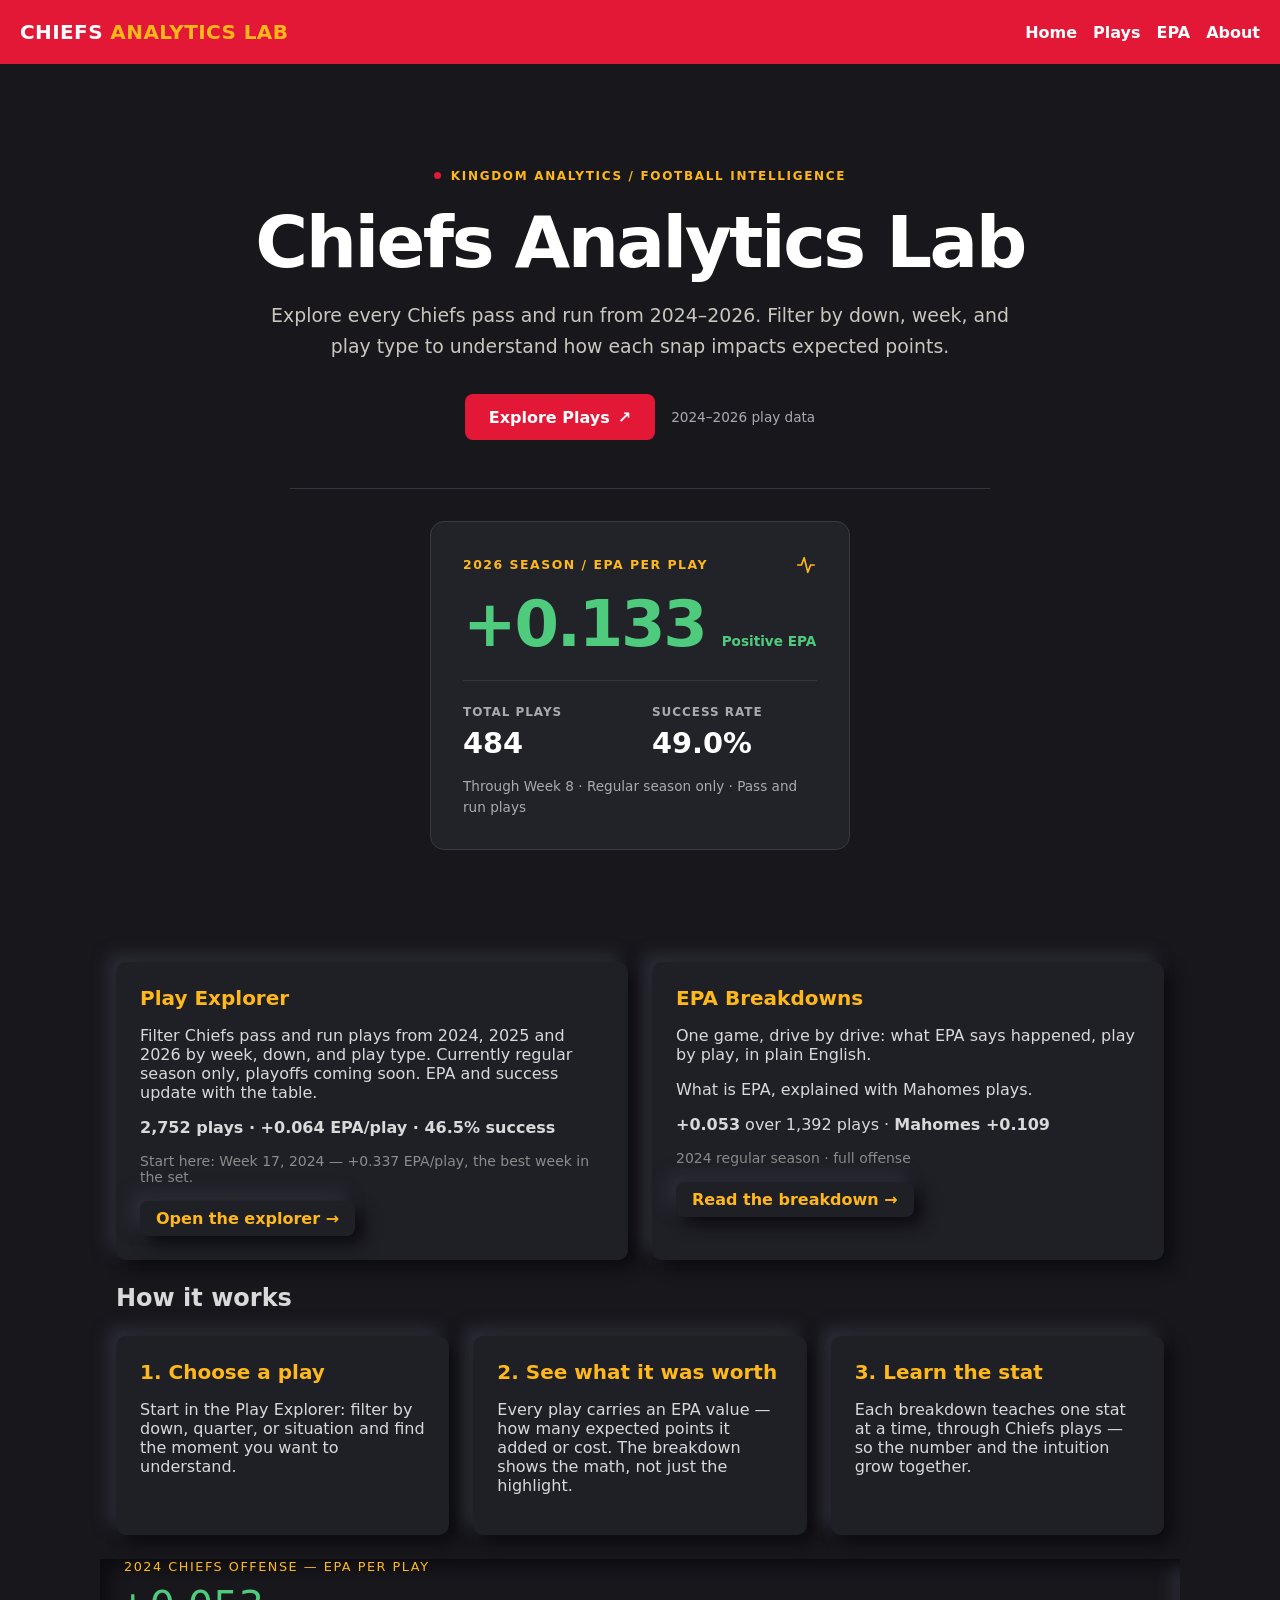
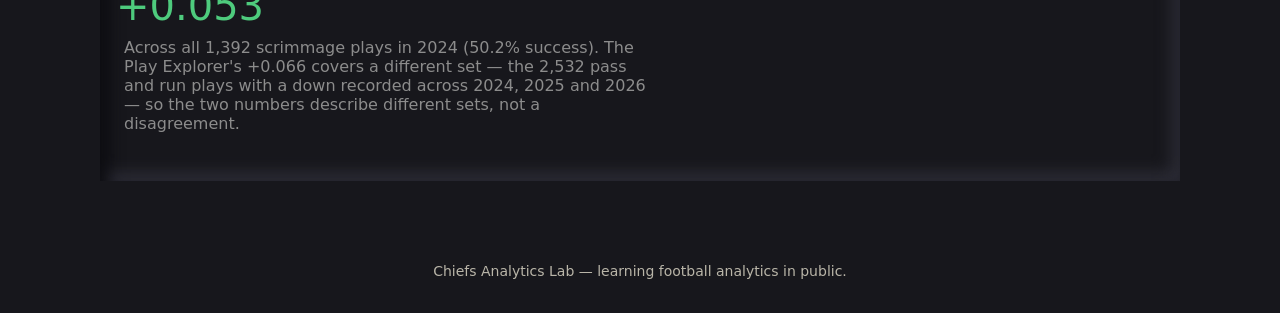
==== index.html @ c8e275f3 "feature:add season_type to explorer, updated to week 9 2026, updated hero." ====
<!doctype html>
<html lang="en">
  <head>
    <meta charset="UTF-8" />
    <meta name="viewport" content="width=device-width, initial-scale=1" />
    <title>Chiefs Analytics Lab</title>
    <link rel="stylesheet" href="style.css" />
  </head>
  <body>
    <nav>
      <div class="brand">CHIEFS <span>ANALYTICS LAB</span></div>
      <div class="links">
        <a href="#">Home</a>
        <a href="#">Plays</a>
        <a href="explorer.html">EPA</a>
        <a href="#">About</a>
      </div>
    </nav>

    <header class="hero">
      <div class="hero__inner">
        <p class="eyebrow">Kingdom Analytics / Football Intelligence</p>

        <h1>Chiefs Analytics Lab</h1>

        <p class="description">
          Explore every Chiefs pass and run from 2024–2026. Filter by down,
          week, and play type to understand how each snap impacts expected
          points.
        </p>

        <div class="hero__actions">
          <a class="cta" href="explorer.html">
            Explore Plays <span aria-hidden="true">↗</span>
          </a>

          <p class="hero__scope">2024–2026 play data</p>
        </div>

        <hr class="hero__divider" aria-hidden="true" />

        <section class="hero-stat" aria-labelledby="season-epa-label">
          <div class="hero-stat__top">
            <h2 class="hero-stat__label" id="season-epa-label">
              2026 Season / EPA per Play
            </h2>

            <svg
              class="hero-stat__icon"
              width="22"
              height="22"
              viewBox="0 0 24 24"
              fill="none"
              stroke="currentColor"
              stroke-width="1.8"
              stroke-linecap="round"
              stroke-linejoin="round"
              aria-hidden="true"
            >
              <path d="M3 12h4l3-8 4 16 3-8h4"></path>
            </svg>
          </div>

          <div class="hero-stat__headline">
            <p class="hero-stat__value">+0.133</p>
            <p class="hero-stat__positive">Positive EPA</p>
          </div>

          <dl class="hero-stat__metrics">
            <div class="hero-stat__metric">
              <dt>Total Plays</dt>
              <dd>484</dd>
            </div>

            <div class="hero-stat__metric">
              <dt>Success Rate</dt>
              <dd>49.0%</dd>
            </div>
          </dl>

          <p class="hero-stat__context">
            Through Week 8 · Regular season only · Pass and run plays
          </p>
        </section>
      </div>
    </header>

    <section class="tools">
      <div class="cards">
        <section class="card">
          <h3 class="card__title">Play Explorer</h3>
          <p>
            Filter Chiefs pass and run plays from 2024, 2025 and 2026 by week,
            down, and play type. Currently regular season only, playoffs coming
            soon. EPA and success update with the table.
          </p>
          <p><strong>2,752 plays · +0.064 EPA/play · 46.5% success</strong></p>
          <p class="card__suggestion">
            Start here: Week 17, 2024 — +0.337 EPA/play, the best week in the
            set.
          </p>

          <a class="card__link" href="explorer.html">Open the explorer →</a>
        </section>
        <section class="card">
          <h3 class="card__title">EPA Breakdowns</h3>
          <p>
            One game, drive by drive: what EPA says happened, play by play, in
            plain English.
          </p>
          <p>What is EPA, explained with Mahomes plays.</p>
          <p>
            <strong>+0.053</strong> over 1,392 plays ·
            <strong>Mahomes +0.109</strong>
          </p>
          <p class="card__suggestion">2024 regular season · full offense</p>
          <a class="card__link" href="epa-post.html">Read the breakdown →</a>
        </section>
      </div>
    </section>
    <section class="how-it-works">
      <h2>How it works</h2>
      <div class="cards">
        <article class="card">
          <h3 class="card__title">1. Choose a play</h3>
          <p>
            Start in the Play Explorer: filter by down, quarter, or situation
            and find the moment you want to understand.
          </p>
        </article>
        <article class="card">
          <h3 class="card__title">2. See what it was worth</h3>
          <p>
            Every play carries an EPA value — how many expected points it added
            or cost. The breakdown shows the math, not just the highlight.
          </p>
        </article>
        <article class="card">
          <h3 class="card__title">3. Learn the stat</h3>
          <p>
            Each breakdown teaches one stat at a time, through Chiefs plays — so
            the number and the intuition grow together.
          </p>
        </article>
      </div>
    </section>
    <section class="featured">
      <p class="featured-stat__label">2024 Chiefs offense — EPA per play</p>
      <p class="featured-stat__value">+0.053</p>
      <p class="featured-stat__context">
        Across all 1,392 scrimmage plays in 2024 (50.2% success). The Play
        Explorer's +0.066 covers a different set — the 2,532 pass and run plays
        with a down recorded across 2024, 2025 and 2026 — so the two numbers
        describe different sets, not a disagreement.
      </p>
    </section>
    <footer class="site-footer">
      <p>Chiefs Analytics Lab — learning football analytics in public.</p>
    </footer>
  </body>
</html>
---- style.css ----
:root {
  --space-xs: 4px; /* Hairline gaps, icon nudges */
  --space-sm: 8px; /* Text-to-label spacing */
  --space-md: 12px;
  --space-lg: 16px; /* Card padding, paragraph gaps */
  --space-xl: 20px;
  --space-2xl: 24px; /* Card gap — between siblings */
  --space-3xl: 28px;
  --space-4xl: 32px; /* Inside-section breathing room */
  --space-5xl: 48px; /* Between sections — the biggest pause */

  --text-muted: #8c8c8c; /* Supporting text on dark backgrounds — same
                       gray as .sub, dark enough to stay readable */
  --text-primary: #d9d9d9; /* Primary text on dark backgrounds */
  --text-heading: #ffb81c; /* Headings on dark backgrounds — gold, not yellow */
  --background-primary: #17171c; /* Dark background for hero and footer */
  --background-secondary: #1f1f26; /* Darker background for cards */
  --background-tertiary: #e31837; /* Chiefs red */
  --shadow-dark: #0c0c10; /* Dark shadow for cards on light backgrounds */
  --shadow-light: #2e2e38; /* Light shadow for cards on dark backgrounds */

  --offset-top: 8px;
  --offset-bottom: -8px;
  --blur-radius: 16px;
}

*,
*::before,
*::after {
  box-sizing: border-box;
}
body {
  background: var(--background-primary);
  margin: 0;
  padding: 0;
  font-family: "Barlow", system-ui, -apple-system, "Segoe UI", sans-serif;
}

.hero {
  background: var(--background-primary);
  padding: var(--space-5xl) var(--space-3xl);
}

.hero h1 {
  color: #ffffff;
  font-size: 44px;
  margin: 0 0 var(--space-md);
}

.eyebrow {
  color: #ffb81c;
  font-size: 14px;
  text-transform: uppercase;
  letter-spacing: 1px;
  margin-bottom: var(--space-sm);
}

.description {
  color: #c9c7be;
  font-size: 18px;
  margin: 0 auto var(--space-2xl);
  max-width: 420px;
}


.hero {
  background: var(--background-primary);
  padding: var(--space-5xl) var(--space-3xl);
  text-align: center;
}

.hero-stat {
  margin: 0 auto var(--space-2xl);
  max-width: 420px;
}

.hero-stat__label {
  color: var(--text-heading);
  font-size: 0.8rem;
  letter-spacing: 0.12em;
  text-transform: uppercase;
  margin: 0 0 var(--space-sm);
}

.hero-stat__value {
  color: #4ecb7d;
  font-size: 2.5rem;
  font-weight: 700;
  line-height: 1;
  margin: 0 0 var(--space-sm);
}

.hero-stat__context {
  color: var(--text-muted);
  font-size: 14px;
  margin: 0;
}


.cta {
  background: var(--background-secondary);
  color: #ffffff;
  padding: var(--space-md) var(--space-2xl);
  text-decoration: none;
  font-weight: bold;
  border-radius: 8px;
  box-shadow:
    var(--offset-top) var(--offset-top) var(--blur-radius) var(--shadow-dark),
    var(--offset-bottom) var(--offset-bottom) var(--blur-radius)
      var(--shadow-light);

  transition: box-shadow 120ms ease;
  
}

nav {
  display: flex;
  justify-content: space-between;
  align-items: center;
  background: var(--background-tertiary);
  padding: var(--space-lg) var(--space-xl);
  min-height: 64px;
}

.brand {
  color: #ffffff;
  font-weight: 800;
  font-size: 20px;
  letter-spacing: 0.02em;
}

.brand span {
  color: #ffb81c;
}

.links {
  display: flex;
  gap: var(--space-lg);
}

.links a {
  color: #ffffff;
  text-decoration: none;
  font-size: 16px;
  font-weight: 600;
}

.links a:hover {
  color: #ffb81c;
}

.tools {
  max-width: 1080px;
  margin: var(--space-2xl) auto;
  padding: 0 var(--space-lg);
}

.cards {
  display: flex;
  flex-wrap: wrap;
  gap: var(--space-2xl);
  justify-content: center;
  margin: var(--space-2xl) auto;
  max-width: 1080px;
}

.card {
  background: var(--background-secondary);
  color: var(--text-primary);
  flex: 1 1 280px;
  box-shadow:
    var(--offset-top) var(--offset-top) var(--blur-radius) var(--shadow-dark),
    var(--offset-bottom) var(--offset-bottom) var(--blur-radius)
      var(--shadow-light);

  border-radius: 10px;
  padding: var(--space-2xl);
}

.card__title {
  color: var(--text-heading);
  font-size: 20px;
  margin: 0 0 var(--space-md);
}
.card__suggestion {
  color: var(--text-muted);
  font-size: 14px;
  margin: 0 0 var(--space-lg);
}
.card__link {
  display: inline-block;
  color: var(--text-heading);
  font-weight: 700;
  text-decoration: none;
  background: var(--background-secondary);
  padding: var(--space-sm) var(--space-lg);
  border-radius: 8px;
  box-shadow: var(--offset-top) var(--offset-top) var(--blur-radius) var(--shadow-dark),
    var(--offset-bottom) var(--offset-bottom) var(--blur-radius) var(--shadow-light);
  transition: box-shadow 120ms ease;
}

.card__link:hover {
  color: #ffffff;
  box-shadow: inset 4px 4px 8px var(--shadow-dark),
    inset -4px -4px 8px var(--shadow-light);
}

.card h2 {
  margin: 0 0 var(--space-sm);
  font-size: 24px;
}

.sub {
  color: var(--text-muted);
  margin: 0 0 var(--space-lg);
}

.placeholder {
  border: 2px dashed #bbbbbb;
  border-radius: 8px;
  color: var(--text-muted);
  text-align: center;
  padding: var(--space-4xl) var(--space-md);
  margin-top: var(--space-sm);
}

.how-it-works {
  color: var(--text-primary);
  max-width: 1080px;
  margin: var(--space-2xl) auto;
  padding: 0 var(--space-lg);
}

/* ---- Featured stat (placeholder) ---- */
.featured {
  max-width: 1080px; /* page width, again — always the same */
  margin: 0 auto;
  padding: 0 var(--space-lg) var(--space-5xl);
  box-shadow:
    inset var(--offset-top) var(--offset-top) var(--blur-radius)
      var(--shadow-dark),
    inset var(--offset-bottom) var(--offset-bottom) var(--blur-radius)
      var(--shadow-light);
}
.featured-stat {
  /* Centred and capped narrower than the page: a hero
     number reads as a monument, not a paragraph, so
     its measure (line length) stays short. */
  text-align: center;
  max-width: 560px;
  margin: 0 auto;
  padding: var(--space-3xl) var(--space-lg);
}
.featured-stat__label {
  /* Metadata treatment: smallest size on the card,
     letter-spacing opens caps up so they stay
     legible at small sizes. */
  color: var(--text-heading);
  font-size: 0.8rem;
  letter-spacing: 0.12em;
  text-transform: uppercase;
  margin: var(--space-sm);
}
.featured-stat__value {
  /* The star. ~3.5x body text: hierarchy is ratio,
     not a magic number — a hero value should be
     unmistakably the biggest thing in its card.
     When real data arrives, only this text changes. */
  color: #4ecb7d;
  font-size: 3.5rem;
  line-height: 1.1;
  margin: 0 var(--space-sm) 0;
}
.featured-stat__context {
  /* Explanation-sized: body text, no emphasis.
     It informs; it doesn't compete. */
  font-size: 1rem;
  margin: 0 var(--space-sm) 0;
}
.site-footer {
  background: #17171c;
  color: #b9b5a8;
  text-align: center;
  padding: var(--space-xl);
  margin-top: var(--space-5xl);
  font-size: 14px;
}

/* Phase 3: Play Explorer */

.explorer {
  color: var(--text-primary);
  max-width: 1080px;
  margin: 0 auto;
  padding: 0 var(--space-lg) var(--space-5xl);
}

.explorer .filters {
  display: flex;
  flex-wrap: wrap;
  gap: var(--space-md);
  margin: var(--space-lg) 0 var(--space-sm);
  background: var(--background-secondary);
  border-radius: 10px;
  padding: var(--space-lg);
  box-shadow:
    var(--offset-top) var(--offset-top) var(--blur-radius) var(--shadow-dark),
    var(--offset-bottom) var(--offset-bottom) var(--blur-radius)
      var(--shadow-light);
}
.explorer .filters label {
  display: flex;
  flex-direction: column;
  gap: var(--space-sm);
  font-weight: 700;
}

.explorer .filters select {
  background: var(--background-secondary);
  color: var(--text-primary);
  border: none;
  border-radius: 8px;
  padding: var(--space-sm) var(--space-md);
  box-shadow:
    inset 4px 4px 8px var(--shadow-dark),
    inset -4px -4px 8px var(--shadow-light);
}
.summary {
  font-size: 18px; /* the verdict line — size it like one */
  font-weight: 700;
  margin: var(--space-lg) 0;
}

.summary-cards {
  display: flex;
  flex-wrap: wrap;
  gap: var(--space-lg);
  margin: var(--space-lg) 0 var(--space-sm);
}

.stat-card {
  flex: 1 1 160px;
  background: var(--background-secondary);
  color: var(--text-primary);
  border-radius: 10px;
  padding: var(--space-lg);
  text-align: center;
  box-shadow:
    var(--offset-top) var(--offset-top) var(--blur-radius) var(--shadow-dark),
    var(--offset-bottom) var(--offset-bottom) var(--blur-radius)
      var(--shadow-light);
}

.stat-card__label {
  color: var(--text-heading);
  font-size: 0.8rem;
  letter-spacing: 0.12em;
  text-transform: uppercase;
  margin: 0 0 var(--space-sm);
}

.stat-card__value {
  color: #ffffff;
  font-size: 2rem;
  font-weight: 700;
  line-height: 1.1;
  margin: 0;
}

.summary-scope {
  color: var(--text-muted);
  font-size: 14px;
  margin: 0 0 var(--space-lg);
}
.table-scroll {
  max-height: 600px;
  overflow-y: auto;
  background: var(--background-secondary);
  border-radius: 10px;
  padding: var(--space-md);
  box-shadow:
    var(--offset-top) var(--offset-top) var(--blur-radius) var(--shadow-dark),
    var(--offset-bottom) var(--offset-bottom) var(--blur-radius)
      var(--shadow-light);
}
.plays-table {
  border-collapse: collapse;
  width: 100%;
}
.plays-table th {
  position: sticky;
  top: 0;
  background: var(--background-secondary);
  color: var(--text-muted);
  font-size: 0.8rem;
  letter-spacing: 0.12em;
  text-transform: uppercase;
  padding: var(--space-sm) var(--space-md);
  text-align: left;
  border-bottom: 1px solid #2e2e38;
  z-index: 1;
}

.plays-table td {
  padding: var(--space-sm) var(--space-md);
  text-align: left;
  border-bottom: 1px solid #2e2e38;
}

.plays-table tbody tr:hover {
  background: #26262e;
}

.plays-table td:nth-child(5),
.plays-table td:nth-child(6) {
  text-align: right;
  font-variant-numeric: tabular-nums;
}

.epa-bar {
  display: block;
  height: 4px;
  border-radius: 2px;
  margin-top: 4px;
}

.epa-bar--pos {
  background: #4ecb7d;
}

.epa-bar--neg {
  background: #ff5f73;
}
.epa-pos {
  color: #4ecb7d;
  font-weight: 700;
}
.epa-neg {
  color: #ff5f73;
  font-weight: 700;
}

.plays-table {
  min-width: 680px; /* wide enough for 8 columns to read; */
  /* wider than a phone, so .table-scroll */
  /* scrolls it sideways inside its box */
}

.featured-stat__value {
  font-size: 2.5rem; /* headline number: clearly larger than body,
                        clearly smaller than the hero title */
  line-height: 1;
  margin: var(--space-md) 0;
}
.featured-stat__context {
  color: var(
    --text-muted
  ); /* context is supporting text — if your
                          token names differ, use yours */
  max-width: 52ch; /* short line length keeps a stat note scannable */
}

.week-group td {
  background: #17171c;
  color: var(--text-heading);
  font-size: 0.8rem;
  font-weight: 700;
  letter-spacing: 0.12em;
  text-transform: uppercase;
  padding: var(--space-sm) var(--space-md);
}
@media (max-width: 700px) {
  .cards {
    flex-direction: column; /* stack the cards */
  }
}


/* =========================================
   CHIEFS ANALYTICS LAB - HERO REDESIGN
   ========================================= */

/* Main hero container */

.hero {
  background: var(--background-primary);
  color: var(--text-primary);
  text-align: center;

  padding:
    clamp(64px, 8vw, 100px)
    var(--space-lg)
    clamp(64px, 7vw, 88px);
}

/* Controls the content width */

.hero__inner {
  width: min(100%, 900px);
  margin-inline: auto;
}

/* Small heading above main title */

.hero .eyebrow {
  display: inline-flex;
  align-items: center;
  justify-content: center;
  gap: 10px;

  color: var(--text-heading);
  font-size: 0.75rem;
  font-weight: 700;
  letter-spacing: 0.14em;
  line-height: 1.5;
  text-transform: uppercase;

  margin: 0 0 var(--space-xl);
}

/* Red decorative dot */

.hero .eyebrow::before {
  content: "";
  width: 7px;
  height: 7px;
  flex: 0 0 7px;

  border-radius: 50%;
  background: var(--background-tertiary);
}

/* Main title */

.hero h1 {
  color: #ffffff;

  font-size: clamp(2.75rem, 6vw, 4.5rem);
  font-weight: 800;
  line-height: 1.05;
  letter-spacing: -0.035em;

  margin: 0 0 var(--space-xl);
}

/* Description */

.hero .description {
  color: #c9c7be;

  font-size: clamp(1rem, 1.7vw, 1.18rem);
  line-height: 1.65;
  max-width: 65ch;

  margin: 0 auto;
}

/* =========================================
   HERO ACTION AREA
   ========================================= */

.hero__actions {
  display: flex;
  align-items: center;
  justify-content: center;
  flex-wrap: wrap;
  gap: var(--space-lg);

  margin-top: var(--space-4xl);
}

/* Main red button */

.hero .cta {
  display: inline-flex;
  align-items: center;
  justify-content: center;
  gap: var(--space-sm);

  min-height: 46px;
  padding: var(--space-md) var(--space-2xl);

  color: #ffffff;
  background: var(--background-tertiary);

  border-radius: 8px;
  text-decoration: none;
  font-weight: 700;
  box-shadow: none;

  transition:
    background-color 180ms ease,
    transform 180ms ease;
}

/* Button hover */

.hero .cta:hover {
  background: #c8102e;
  transform: translateY(-2px);
}

/* Accessible keyboard focus */

.hero .cta:focus-visible {
  outline: 3px solid var(--text-heading);
  outline-offset: 4px;
}

/* Season scope beside button */

.hero__scope {
  color: #aaaab3;
  font-size: 0.85rem;
  margin: 0;
}

/* Divider between intro and stats */

.hero__divider {
  width: min(100%, 700px);

  border: 0;
  border-top: 1px solid #353540;

  margin:
    var(--space-5xl)
    auto
    var(--space-4xl);
}

/* =========================================
   HERO STATISTICS DASHBOARD
   ========================================= */

/* Main EPA card */

.hero-stat {
  width: min(100%, 660px);
  margin: 0 auto;

  padding: clamp(22px, 4vw, 32px);

  background: #222229;
  border: 1px solid #3a3a45;
  border-radius: 14px;

  text-align: left;
}

/* Card header */

.hero-stat__top {
  display: flex;
  justify-content: space-between;
  align-items: center;
  gap: var(--space-lg);

  margin-bottom: var(--space-lg);
}

/* EPA label */

.hero-stat__label {
  color: var(--text-heading);

  font-size: 0.78rem;
  font-weight: 700;
  line-height: 1.5;
  letter-spacing: 0.12em;
  text-transform: uppercase;

  margin: 0;
}

/* Small activity icon */

.hero-stat__icon {
  flex: 0 0 auto;
  color: var(--text-heading);
}

/* EPA number and status */

.hero-stat__headline {
  display: flex;
  align-items: baseline;
  flex-wrap: wrap;

  column-gap: var(--space-lg);
  row-gap: var(--space-sm);

  margin-bottom: var(--space-2xl);
}

/* Large green EPA number */

.hero-stat__value {
  color: #4ecb7d;

  font-size: clamp(3rem, 8vw, 4rem);
  font-weight: 800;
  font-variant-numeric: tabular-nums;
  letter-spacing: -0.035em;
  line-height: 1;

  margin: 0;
}

/* Positive EPA text */

.hero-stat__positive {
  color: #4ecb7d;
  font-size: 0.85rem;
  font-weight: 600;

  margin: 0;
}

/* =========================================
   SECONDARY STATISTICS
   ========================================= */

/* Two-column metrics layout */

.hero-stat__metrics {
  display: grid;
  grid-template-columns: repeat(2, minmax(0, 1fr));
  gap: var(--space-2xl);

  border-top: 1px solid #353540;
  padding-top: var(--space-2xl);

  margin: 0 0 var(--space-lg);
}

/* Metric labels */

.hero-stat__metric dt {
  color: #aaaab3;

  font-size: 0.75rem;
  font-weight: 700;
  letter-spacing: 0.08em;
  text-transform: uppercase;

  margin: 0 0 var(--space-sm);
}

/* Metric values */

.hero-stat__metric dd {
  color: #ffffff;

  font-size: clamp(1.5rem, 3vw, 1.8rem);
  font-weight: 700;
  font-variant-numeric: tabular-nums;
  line-height: 1.15;

  margin: 0;
}

/* Context below the metrics */

.hero-stat__context {
  color: #aaaab3;

  font-size: 0.85rem;
  line-height: 1.5;

  margin: 0;
}

/* =========================================
   RESPONSIVE HERO
   ========================================= */

@media (max-width: 520px) {

  /* Stack button and text on mobile */

  .hero__actions {
    flex-direction: column;
    gap: var(--space-md);
  }

  /* Wider tap target */

  .hero .cta {
    width: min(100%, 280px);
  }

  /* Reduce gap between metrics */

  .hero-stat__metrics {
    gap: var(--space-lg);
  }

}

/* Respect reduced-motion preferences */

@media (prefers-reduced-motion: reduce) {

  .hero .cta {
    transition: none;
  }

  .hero .cta:hover {
    transform: none;
  }

}
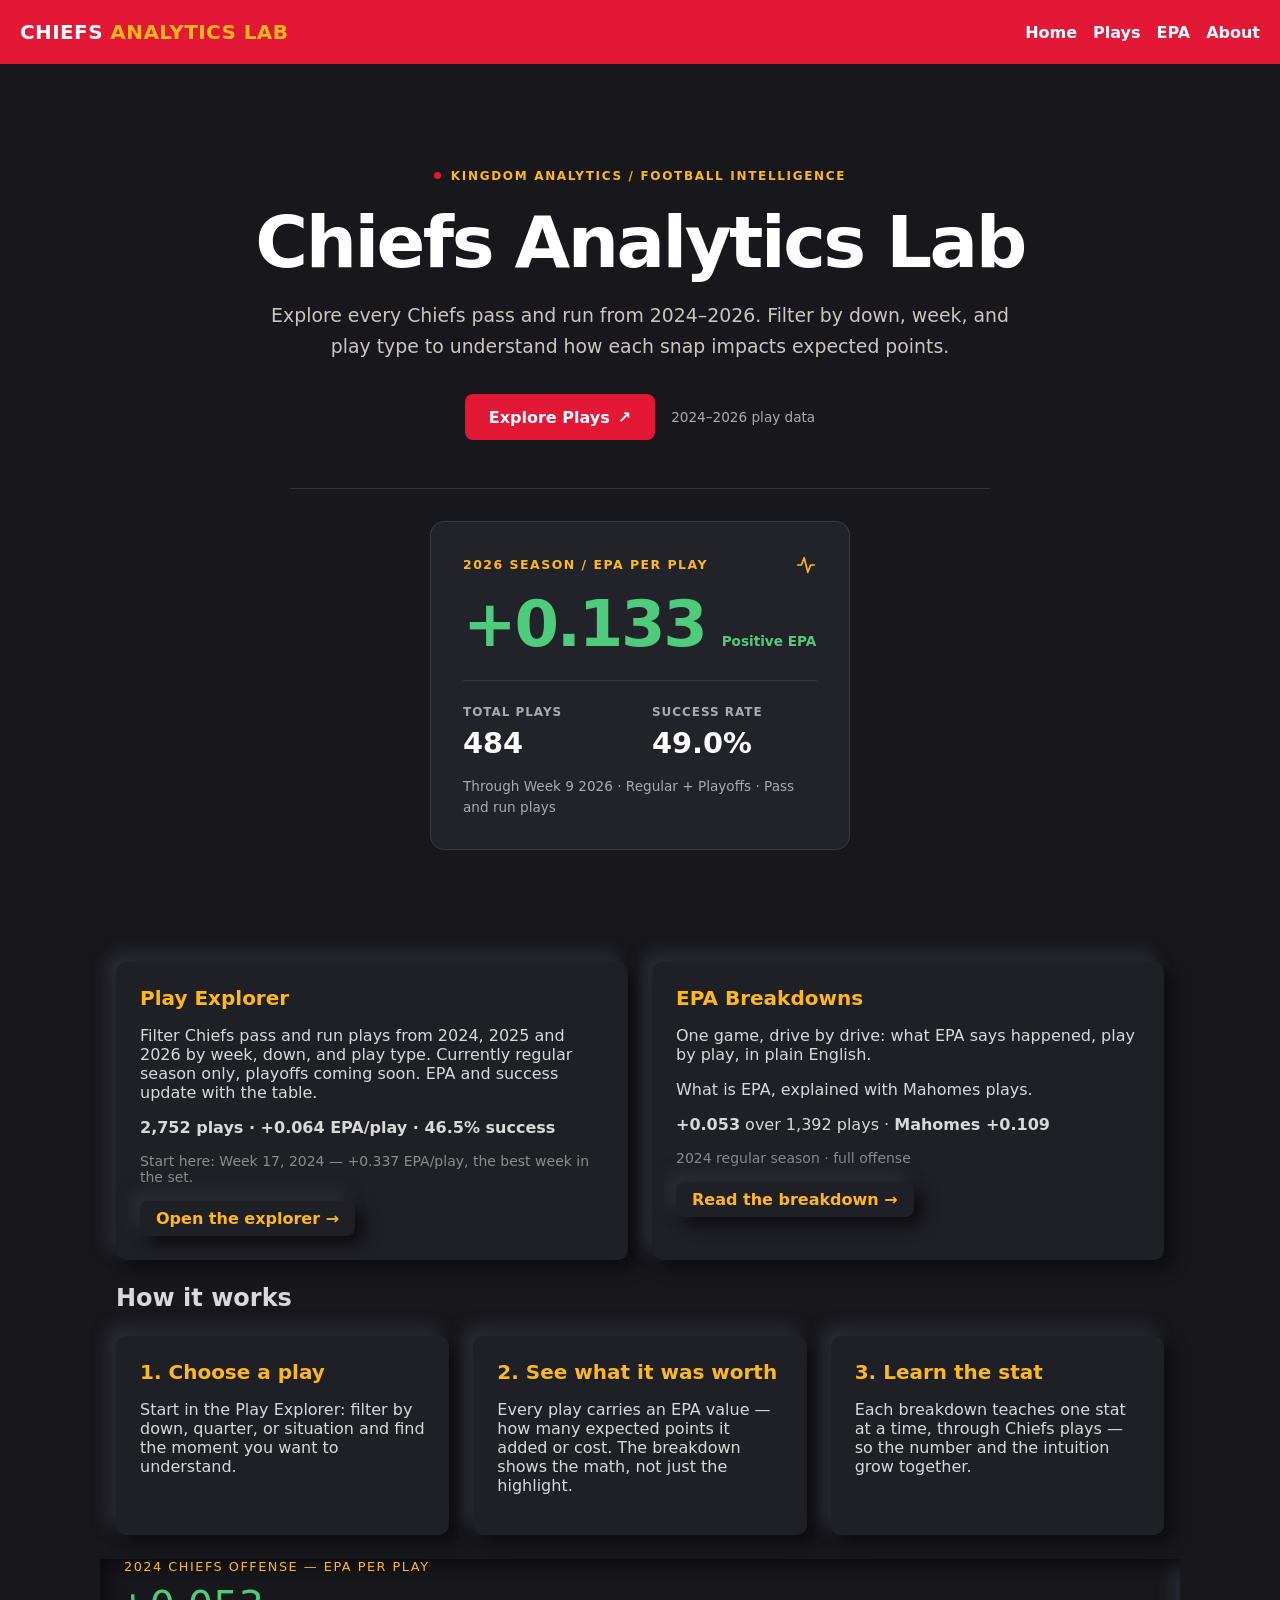
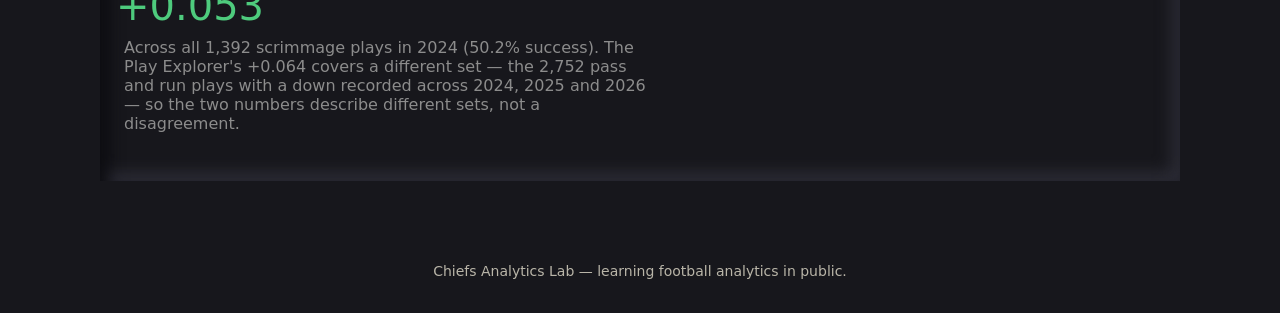
==== commit d86a7eeb: "fix: adjust copy numbers on explorer and index." ====
--- a/index.html
+++ b/index.html
@@ -79,7 +79,7 @@
           </dl>
 
           <p class="hero-stat__context">
-            Through Week 8 · Regular season only · Pass and run plays
+            Through Week 9 2026 · Regular + Playoffs · Pass and run plays
           </p>
         </section>
       </div>
@@ -149,7 +149,7 @@
       <p class="featured-stat__value">+0.053</p>
       <p class="featured-stat__context">
         Across all 1,392 scrimmage plays in 2024 (50.2% success). The Play
-        Explorer's +0.066 covers a different set — the 2,532 pass and run plays
+        Explorer's +0.064 covers a different set — the 2,752 pass and run plays
         with a down recorded across 2024, 2025 and 2026 — so the two numbers
         describe different sets, not a disagreement.
       </p>
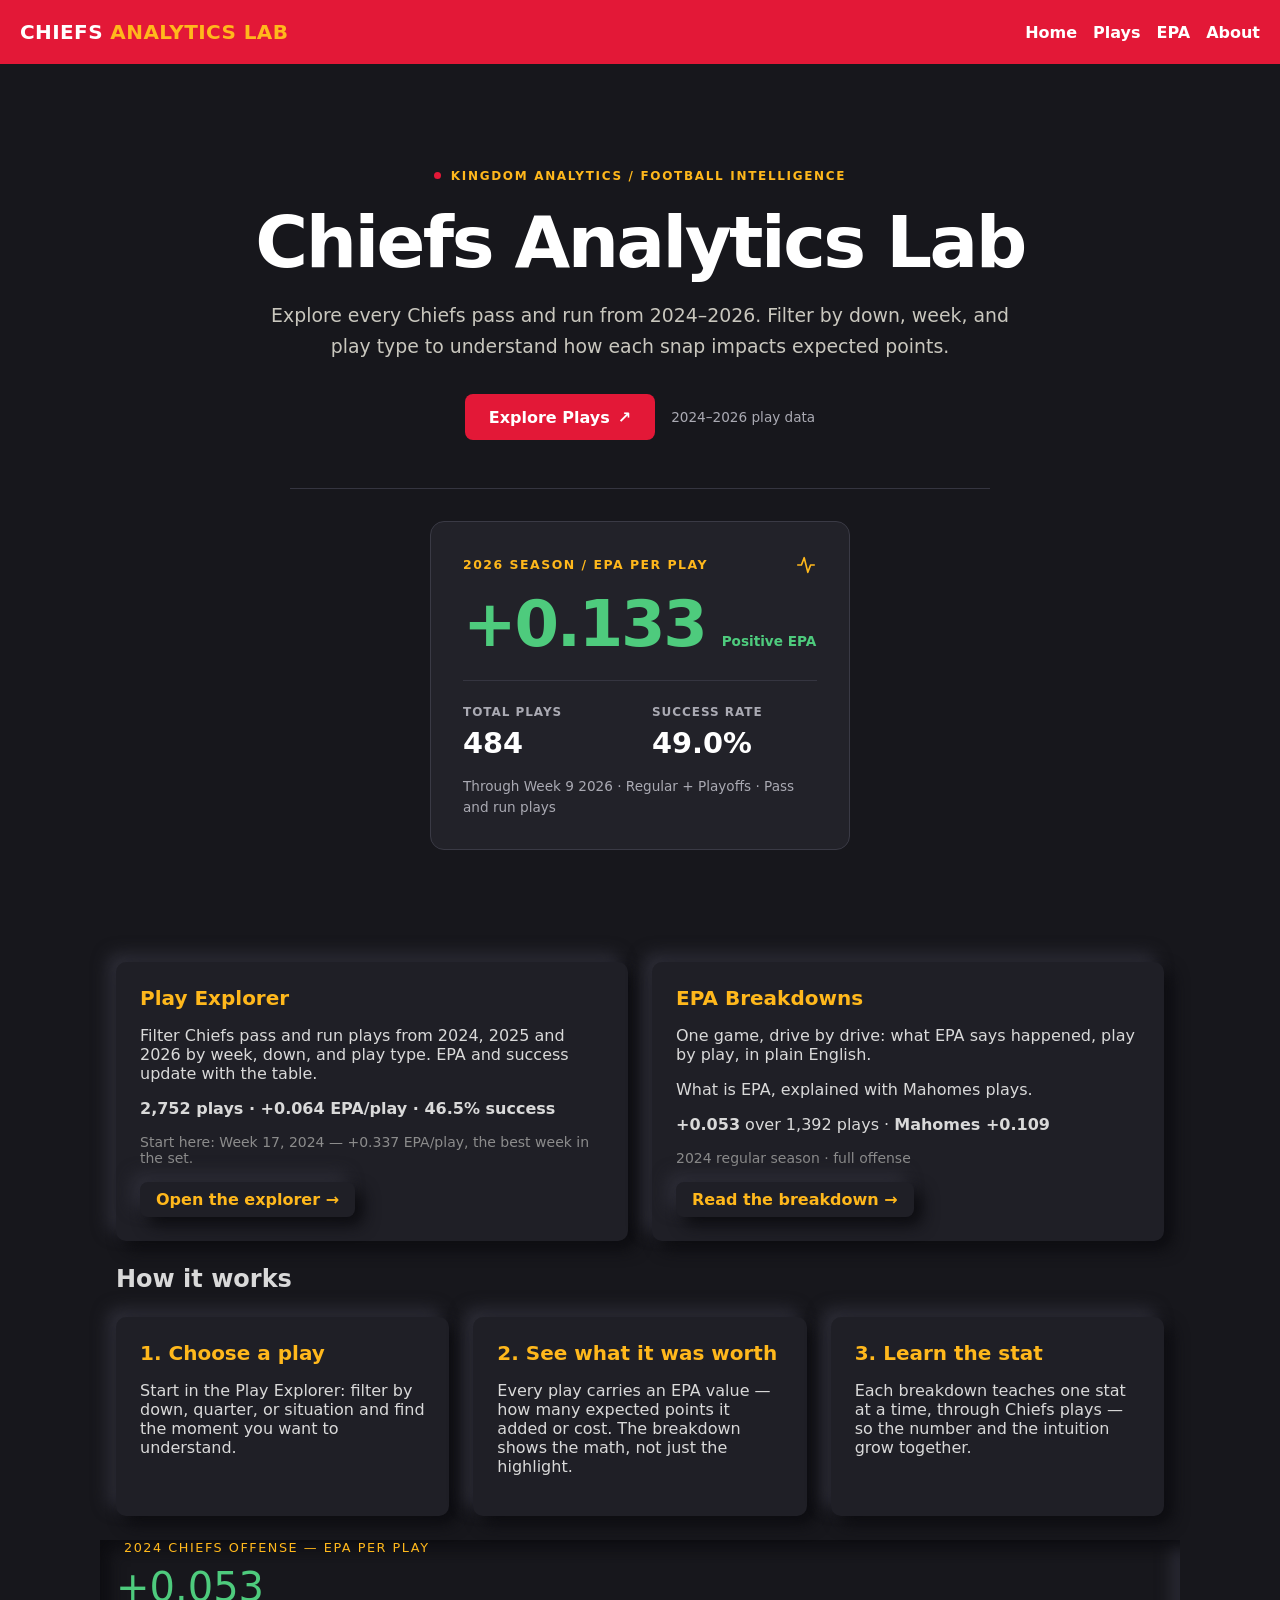
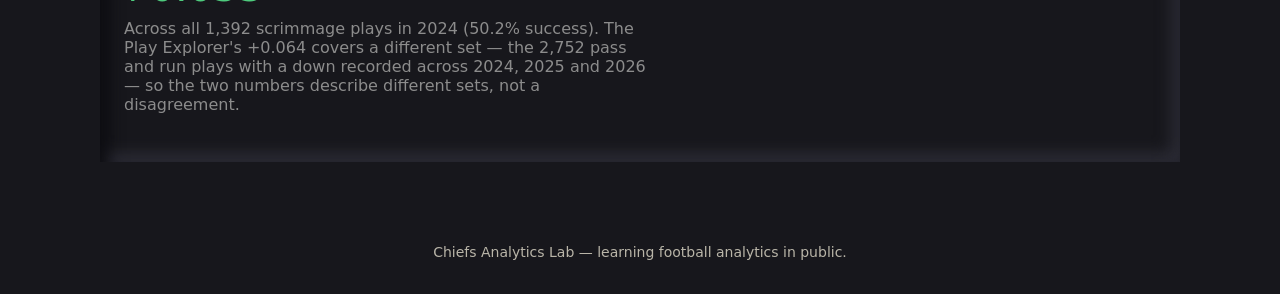
==== commit f5dbf61e: "fix: deleted playoffs coming soon from card" ====
--- a/index.html
+++ b/index.html
@@ -91,8 +91,7 @@
           <h3 class="card__title">Play Explorer</h3>
           <p>
             Filter Chiefs pass and run plays from 2024, 2025 and 2026 by week,
-            down, and play type. Currently regular season only, playoffs coming
-            soon. EPA and success update with the table.
+            down, and play type. EPA and success update with the table.
           </p>
           <p><strong>2,752 plays · +0.064 EPA/play · 46.5% success</strong></p>
           <p class="card__suggestion">
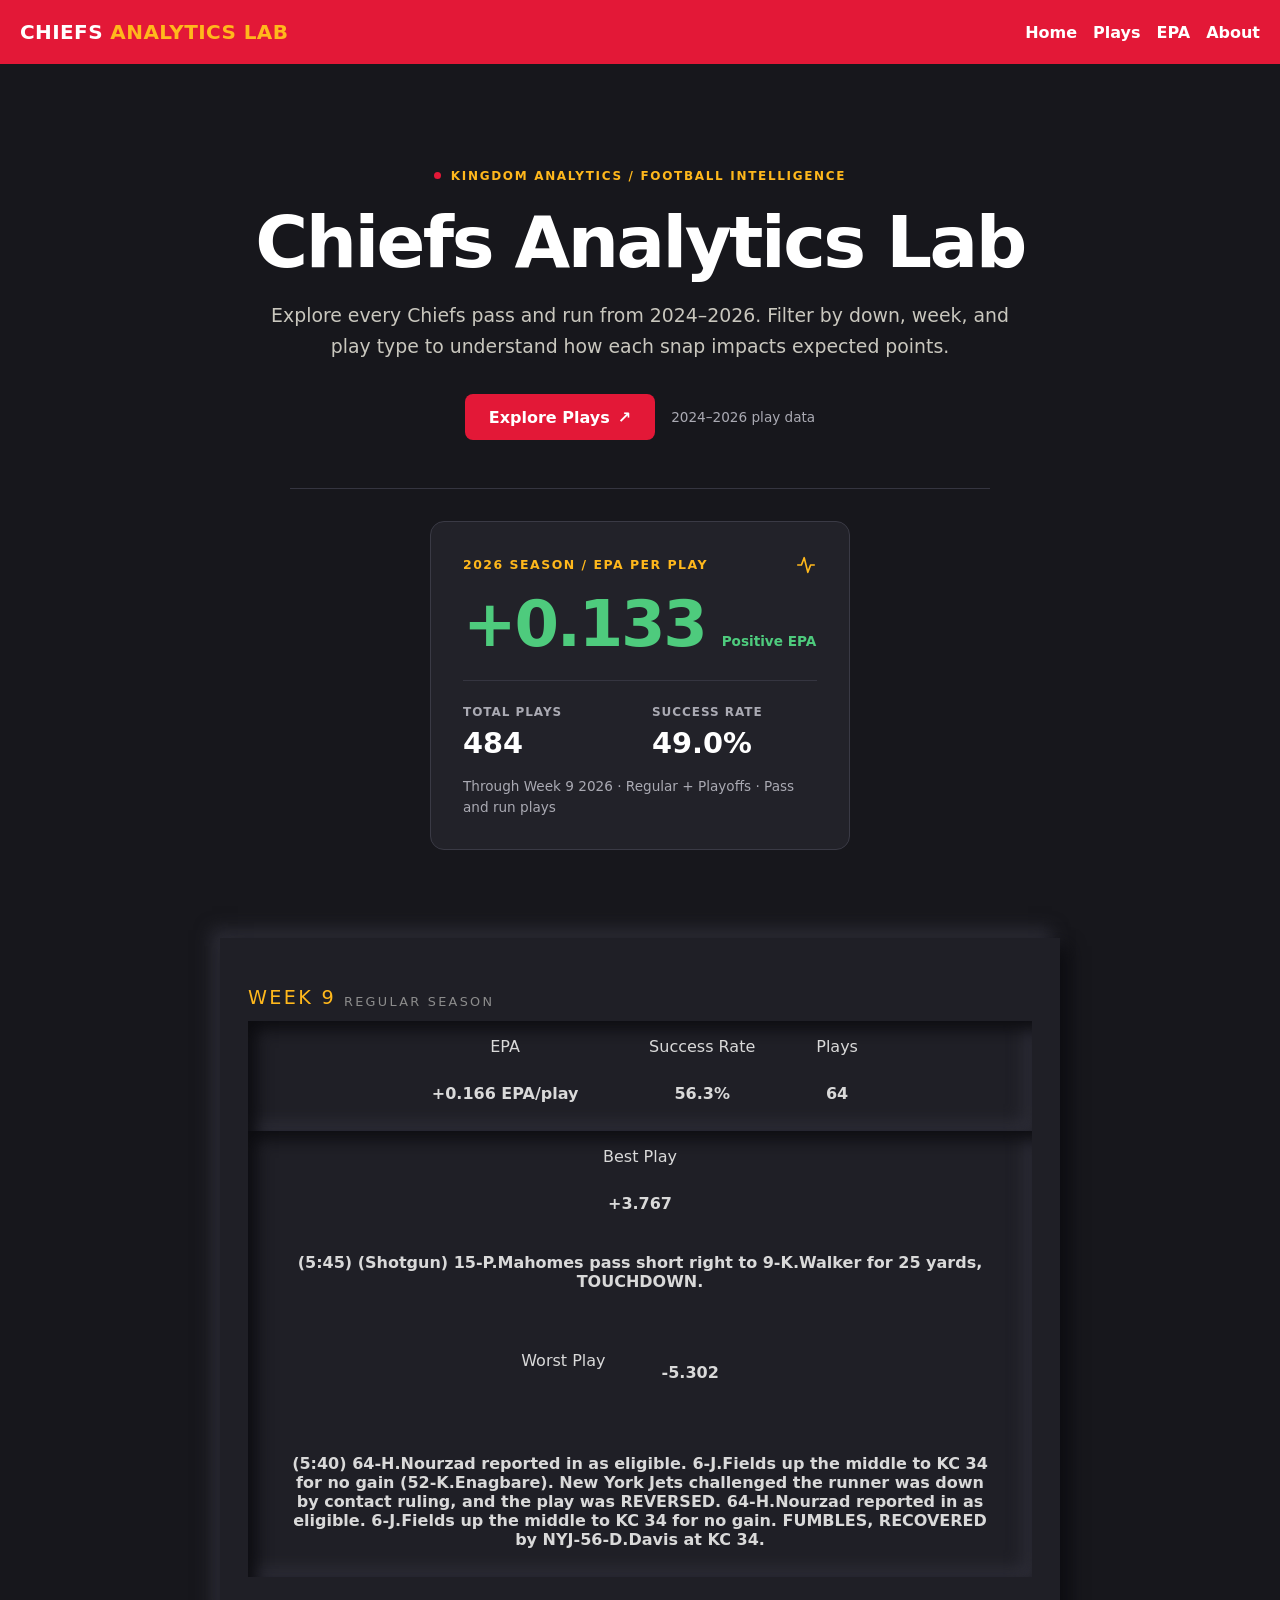
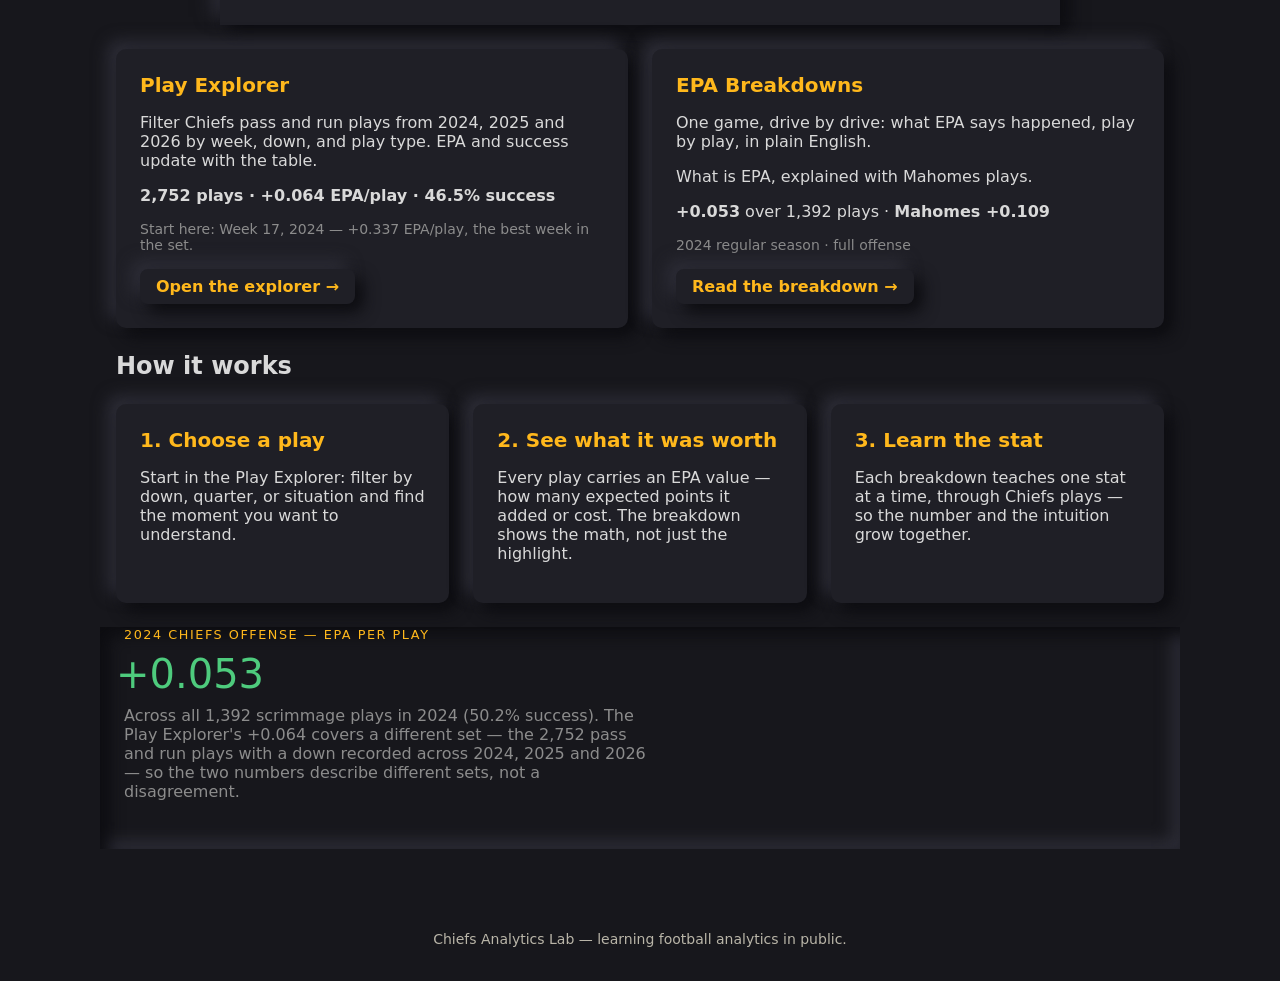
==== commit ffe19b9d: "feature: add monday pulse to the index, dynamically updates pulse, styles the pulse." ====
--- a/index.html
+++ b/index.html
@@ -84,7 +84,38 @@
         </section>
       </div>
     </header>
+    <section class="stat_stripe">
+      <div class="stat_stripe__header">
+        <span class="stat_stripe__title" id="pulse-title"></span>
+        <span class="stat_stripe__scope stat_season_type">Regular season</span>
+      </div>
+      <div class="stat_stripe__cards">
+        <div class="stat_stripe__card">
+          <p class="stat_stripe__label">EPA</p>
+          <p class="stat_stripe__value" id="pulse-epa"></p>
+        </div>
+        <div class="stat_stripe__card">
+          <p class="stat_stripe__label">Success Rate</p>
+          <p class="stat_stripe__value" id="pulse-success"></p>
+        </div>
+        <div class="stat_stripe__card">
+          <p class="stat_stripe__label">Plays</p>
+          <p class="stat_stripe__value" id="pulse-plays"></p>
+        </div>
+      </div>
 
+    <section class="stat_stripe__cards">
+        <div class="stat_stripe__card">
+          <p class="stat_stripe__label">Best Play</p>
+          <p class="stat_stripe__value" id="pulse-best"></p>
+          <p class="stat_stripe__value" id="pulse-best-desc"></p>
+        </div>
+          <p class="stat_stripe__label">Worst Play</p>
+          <p class="stat_stripe__value" id="pulse-worst"></p>
+          <p class="stat_stripe__value" id="pulse-worst-desc"></p>
+    </section>
+    </section>
+         
     <section class="tools">
       <div class="cards">
         <section class="card">
@@ -153,6 +184,7 @@
         describe different sets, not a disagreement.
       </p>
     </section>
+    <script src="js/statStripe.js"></script>
     <footer class="site-footer">
       <p>Chiefs Analytics Lab — learning football analytics in public.</p>
     </footer>
--- a/style.css
+++ b/style.css
@@ -113,6 +113,71 @@
   
 }
 
+
+.stat_stripe {
+  background: var(--background-secondary);
+  color: var(--text-primary);
+  padding: var(--space-5xl) var(--space-3xl);
+  text-align: center;
+  max-width: 840px;
+  margin: 0 auto var(--space-2xl);
+  box-shadow:
+    var(--offset-top) var(--offset-top) var(--blur-radius) var(--shadow-dark),
+    var(--offset-bottom) var(--offset-bottom) var(--blur-radius)
+      var(--shadow-light);
+
+}
+
+.stat_stripe__header {
+  color: var(--text-heading);
+  max-width: fit-content;
+  font-size: 1.2rem;
+  display: flex;
+  align-items: baseline;
+  gap: 0.5rem;
+  letter-spacing: 0.12em;
+  text-transform: uppercase;
+  margin: 0 0 var(--space-md);
+}
+
+.stat_stripe__title {
+  color: var(--text-heading);
+  font-size: 1.2rem;
+  letter-spacing: 0.12em;
+  text-transform: uppercase;
+}
+
+.stat_stripe__scope {
+  color: var(--text-muted);
+  font-size: 0.8rem;
+  margin: 0;
+  align-self: self-end; /* lines up with the title, even at different sizes */
+}
+
+.stat_stripe__cards {
+  display: flex;
+  flex-wrap: wrap;
+  gap: var(--space-lg);
+  justify-content: center;
+  box-shadow:
+    inset var(--offset-top) var(--offset-top) var(--blur-radius) var(--shadow-dark),
+    inset var(--offset-bottom) var(--offset-bottom) var(--blur-radius)
+      var(--shadow-light);
+}
+
+.stat_stripe__value {
+
+padding: var(--space-md) var(--space-2xl);
+  font-weight: 700;
+  margin: 16px;
+  border-radius: 8px;
+}
+
+.stat_stripe_plays {
+  display: flex;
+  flex-wrap: wrap;
+  flex-direction: column;
+}
 nav {
   display: flex;
   justify-content: space-between;
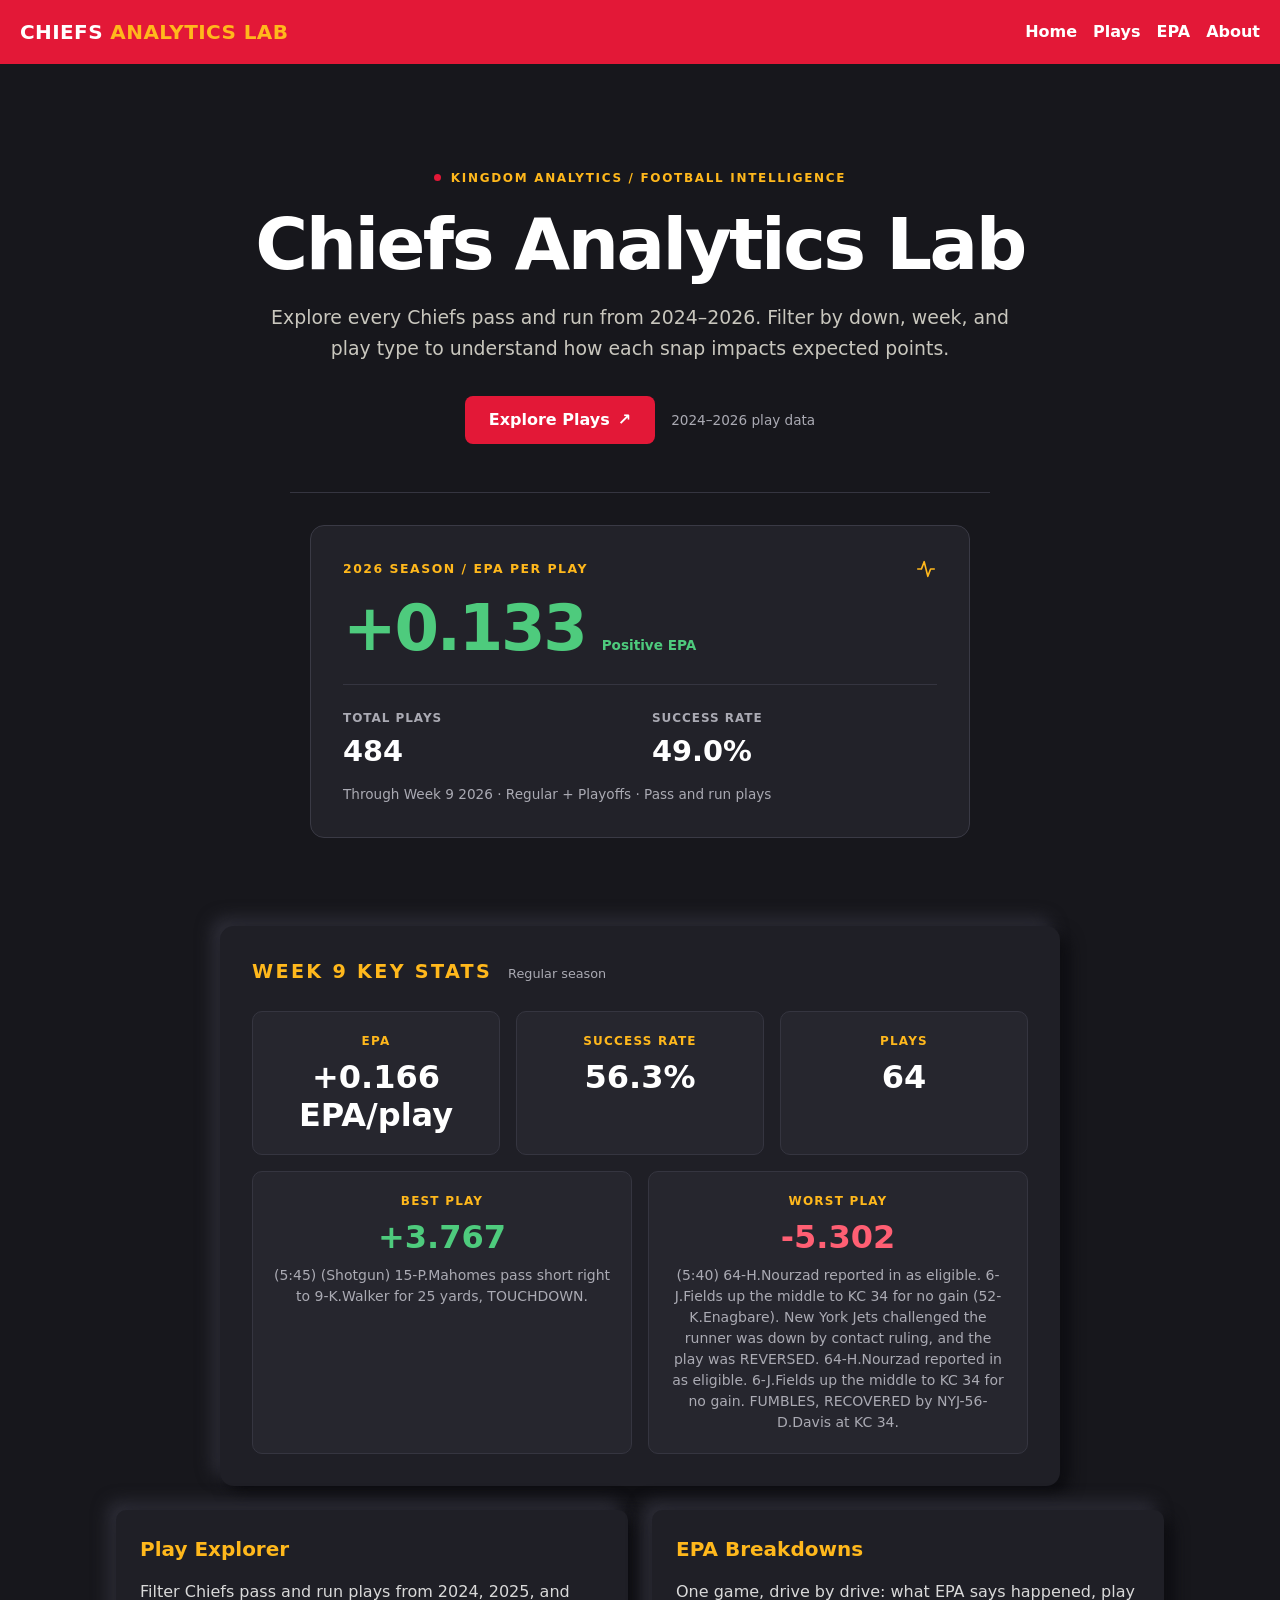
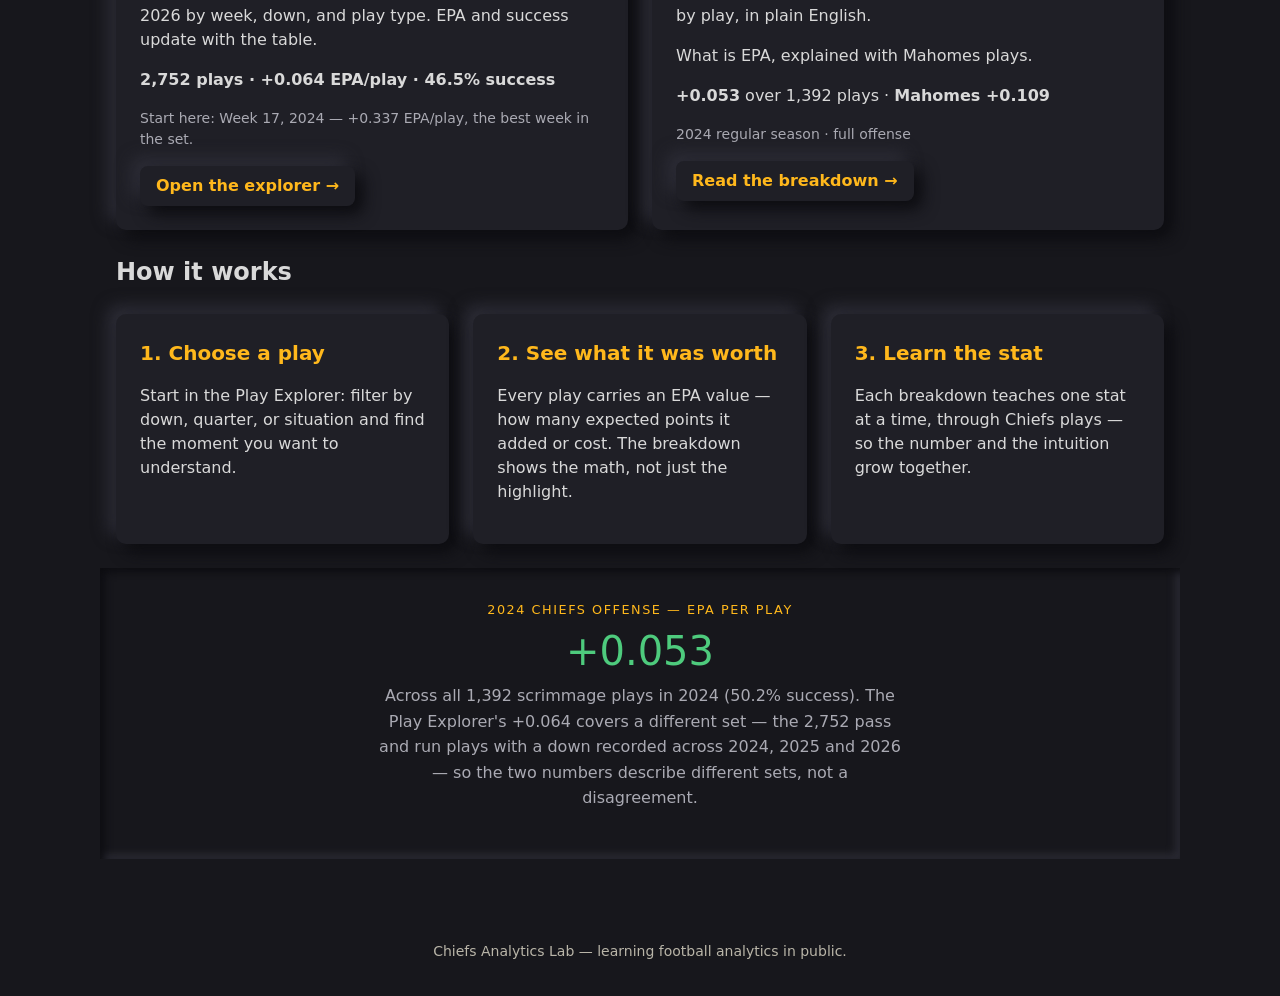
==== commit 46398876: "chore: align css to the index" ====
--- a/index.html
+++ b/index.html
@@ -1,14 +1,22 @@
+
 <!doctype html>
 <html lang="en">
   <head>
     <meta charset="UTF-8" />
     <meta name="viewport" content="width=device-width, initial-scale=1" />
+
     <title>Chiefs Analytics Lab</title>
+
     <link rel="stylesheet" href="style.css" />
   </head>
+
   <body>
-    <nav>
-      <div class="brand">CHIEFS <span>ANALYTICS LAB</span></div>
+    <!-- Navigation -->
+    <nav aria-label="Main navigation">
+      <div class="brand">
+        CHIEFS <span>ANALYTICS LAB</span>
+      </div>
+
       <div class="links">
         <a href="#">Home</a>
         <a href="#">Plays</a>
@@ -17,176 +25,264 @@
       </div>
     </nav>
 
-    <header class="hero">
-      <div class="hero__inner">
-        <p class="eyebrow">Kingdom Analytics / Football Intelligence</p>
-
-        <h1>Chiefs Analytics Lab</h1>
-
-        <p class="description">
-          Explore every Chiefs pass and run from 2024–2026. Filter by down,
-          week, and play type to understand how each snap impacts expected
-          points.
+    <main>
+      <!-- Hero -->
+      <header class="hero">
+        <div class="hero__inner">
+          <p class="eyebrow">
+            Kingdom Analytics / Football Intelligence
+          </p>
+
+          <h1>Chiefs Analytics Lab</h1>
+
+          <p class="description">
+            Explore every Chiefs pass and run from 2024–2026.
+            Filter by down, week, and play type to understand
+            how each snap impacts expected points.
+          </p>
+
+          <div class="hero__actions">
+            <a class="cta" href="explorer.html">
+              Explore Plays
+              <span aria-hidden="true">↗</span>
+            </a>
+
+            <p class="hero__scope">2024–2026 play data</p>
+          </div>
+
+          <hr class="hero__divider" aria-hidden="true" />
+
+          <!-- Hero Season Statistics -->
+          <section
+            class="hero-stat"
+            aria-labelledby="season-epa-label"
+          >
+            <div class="hero-stat__top">
+              <h2
+                class="hero-stat__label"
+                id="season-epa-label"
+              >
+                2026 Season / EPA per Play
+              </h2>
+
+              <svg
+                class="hero-stat__icon"
+                width="22"
+                height="22"
+                viewBox="0 0 24 24"
+                fill="none"
+                stroke="currentColor"
+                stroke-width="1.8"
+                stroke-linecap="round"
+                stroke-linejoin="round"
+                aria-hidden="true"
+              >
+                <path d="M3 12h4l3-8 4 16 3-8h4"></path>
+              </svg>
+            </div>
+
+            <div class="hero-stat__headline">
+              <p class="hero-stat__value">+0.133</p>
+              <p class="hero-stat__positive">Positive EPA</p>
+            </div>
+
+            <dl class="hero-stat__metrics">
+              <div class="hero-stat__metric">
+                <dt>Total Plays</dt>
+                <dd>484</dd>
+              </div>
+
+              <div class="hero-stat__metric">
+                <dt>Success Rate</dt>
+                <dd>49.0%</dd>
+              </div>
+            </dl>
+
+            <p class="hero-stat__context">
+              Through Week 9 2026 · Regular + Playoffs · Pass and run plays
+            </p>
+          </section>
+        </div>
+      </header>
+
+      <!-- Dynamic Statistics Stripe -->
+      <section class="stat_stripe">
+        <div class="stat_stripe__header">
+          <span
+            class="stat_stripe__title"
+            id="pulse-title"
+          ></span>
+
+          <span class="stat_stripe__scope stat_season_type">
+            Regular season
+          </span>
+        </div>
+
+        <!-- Main Statistics -->
+        <div class="stat_stripe__cards">
+          <div class="stat_stripe__card">
+            <p class="stat_stripe__label">EPA</p>
+            <p class="stat_stripe__value" id="pulse-epa"></p>
+          </div>
+
+          <div class="stat_stripe__card">
+            <p class="stat_stripe__label">Success Rate</p>
+            <p class="stat_stripe__value" id="pulse-success"></p>
+          </div>
+
+          <div class="stat_stripe__card">
+            <p class="stat_stripe__label">Plays</p>
+            <p class="stat_stripe__value" id="pulse-plays"></p>
+          </div>
+        </div>
+
+        <!-- Best and Worst Plays -->
+        <div class="stat_stripe__cards">
+          <div class="stat_stripe__card">
+            <p class="stat_stripe__label">Best Play</p>
+            <p class="stat_stripe__value" id="pulse-best"></p>
+            <p
+              class="stat_stripe__value"
+              id="pulse-best-desc"
+            ></p>
+          </div>
+
+          <div class="stat_stripe__card">
+            <p class="stat_stripe__label">Worst Play</p>
+            <p class="stat_stripe__value" id="pulse-worst"></p>
+            <p
+              class="stat_stripe__value"
+              id="pulse-worst-desc"
+            ></p>
+          </div>
+        </div>
+      </section>
+
+      <!-- Analytics Tools -->
+      <section class="tools">
+        <div class="cards">
+          <!-- Play Explorer -->
+          <article class="card">
+            <h3 class="card__title">Play Explorer</h3>
+
+            <p>
+              Filter Chiefs pass and run plays from 2024, 2025,
+              and 2026 by week, down, and play type. EPA and
+              success update with the table.
+            </p>
+
+            <p>
+              <strong>
+                2,752 plays · +0.064 EPA/play · 46.5% success
+              </strong>
+            </p>
+
+            <p class="card__suggestion">
+              Start here: Week 17, 2024 — +0.337 EPA/play,
+              the best week in the set.
+            </p>
+
+            <a class="card__link" href="explorer.html">
+              Open the explorer →
+            </a>
+          </article>
+
+          <!-- EPA Breakdowns -->
+          <article class="card">
+            <h3 class="card__title">EPA Breakdowns</h3>
+
+            <p>
+              One game, drive by drive: what EPA says happened,
+              play by play, in plain English.
+            </p>
+
+            <p>
+              What is EPA, explained with Mahomes plays.
+            </p>
+
+            <p>
+              <strong>+0.053</strong> over 1,392 plays ·
+              <strong>Mahomes +0.109</strong>
+            </p>
+
+            <p class="card__suggestion">
+              2024 regular season · full offense
+            </p>
+
+            <a class="card__link" href="epa-post.html">
+              Read the breakdown →
+            </a>
+          </article>
+        </div>
+      </section>
+
+      <!-- How It Works -->
+      <section class="how-it-works">
+        <h2>How it works</h2>
+
+        <div class="cards">
+          <article class="card">
+            <h3 class="card__title">1. Choose a play</h3>
+
+            <p>
+              Start in the Play Explorer: filter by down,
+              quarter, or situation and find the moment
+              you want to understand.
+            </p>
+          </article>
+
+          <article class="card">
+            <h3 class="card__title">
+              2. See what it was worth
+            </h3>
+
+            <p>
+              Every play carries an EPA value — how many
+              expected points it added or cost. The breakdown
+              shows the math, not just the highlight.
+            </p>
+          </article>
+
+          <article class="card">
+            <h3 class="card__title">3. Learn the stat</h3>
+
+            <p>
+              Each breakdown teaches one stat at a time,
+              through Chiefs plays — so the number and
+              the intuition grow together.
+            </p>
+          </article>
+        </div>
+      </section>
+
+      <!-- Featured Season Statistics -->
+      <section class="featured">
+        <p class="featured-stat__label">
+          2024 Chiefs offense — EPA per play
         </p>
 
-        <div class="hero__actions">
-          <a class="cta" href="explorer.html">
-            Explore Plays <span aria-hidden="true">↗</span>
-          </a>
-
-          <p class="hero__scope">2024–2026 play data</p>
-        </div>
-
-        <hr class="hero__divider" aria-hidden="true" />
-
-        <section class="hero-stat" aria-labelledby="season-epa-label">
-          <div class="hero-stat__top">
-            <h2 class="hero-stat__label" id="season-epa-label">
-              2026 Season / EPA per Play
-            </h2>
-
-            <svg
-              class="hero-stat__icon"
-              width="22"
-              height="22"
-              viewBox="0 0 24 24"
-              fill="none"
-              stroke="currentColor"
-              stroke-width="1.8"
-              stroke-linecap="round"
-              stroke-linejoin="round"
-              aria-hidden="true"
-            >
-              <path d="M3 12h4l3-8 4 16 3-8h4"></path>
-            </svg>
-          </div>
-
-          <div class="hero-stat__headline">
-            <p class="hero-stat__value">+0.133</p>
-            <p class="hero-stat__positive">Positive EPA</p>
-          </div>
-
-          <dl class="hero-stat__metrics">
-            <div class="hero-stat__metric">
-              <dt>Total Plays</dt>
-              <dd>484</dd>
-            </div>
-
-            <div class="hero-stat__metric">
-              <dt>Success Rate</dt>
-              <dd>49.0%</dd>
-            </div>
-          </dl>
-
-          <p class="hero-stat__context">
-            Through Week 9 2026 · Regular + Playoffs · Pass and run plays
-          </p>
-        </section>
-      </div>
-    </header>
-    <section class="stat_stripe">
-      <div class="stat_stripe__header">
-        <span class="stat_stripe__title" id="pulse-title"></span>
-        <span class="stat_stripe__scope stat_season_type">Regular season</span>
-      </div>
-      <div class="stat_stripe__cards">
-        <div class="stat_stripe__card">
-          <p class="stat_stripe__label">EPA</p>
-          <p class="stat_stripe__value" id="pulse-epa"></p>
-        </div>
-        <div class="stat_stripe__card">
-          <p class="stat_stripe__label">Success Rate</p>
-          <p class="stat_stripe__value" id="pulse-success"></p>
-        </div>
-        <div class="stat_stripe__card">
-          <p class="stat_stripe__label">Plays</p>
-          <p class="stat_stripe__value" id="pulse-plays"></p>
-        </div>
-      </div>
-
-    <section class="stat_stripe__cards">
-        <div class="stat_stripe__card">
-          <p class="stat_stripe__label">Best Play</p>
-          <p class="stat_stripe__value" id="pulse-best"></p>
-          <p class="stat_stripe__value" id="pulse-best-desc"></p>
-        </div>
-          <p class="stat_stripe__label">Worst Play</p>
-          <p class="stat_stripe__value" id="pulse-worst"></p>
-          <p class="stat_stripe__value" id="pulse-worst-desc"></p>
-    </section>
-    </section>
-         
-    <section class="tools">
-      <div class="cards">
-        <section class="card">
-          <h3 class="card__title">Play Explorer</h3>
-          <p>
-            Filter Chiefs pass and run plays from 2024, 2025 and 2026 by week,
-            down, and play type. EPA and success update with the table.
-          </p>
-          <p><strong>2,752 plays · +0.064 EPA/play · 46.5% success</strong></p>
-          <p class="card__suggestion">
-            Start here: Week 17, 2024 — +0.337 EPA/play, the best week in the
-            set.
-          </p>
-
-          <a class="card__link" href="explorer.html">Open the explorer →</a>
-        </section>
-        <section class="card">
-          <h3 class="card__title">EPA Breakdowns</h3>
-          <p>
-            One game, drive by drive: what EPA says happened, play by play, in
-            plain English.
-          </p>
-          <p>What is EPA, explained with Mahomes plays.</p>
-          <p>
-            <strong>+0.053</strong> over 1,392 plays ·
-            <strong>Mahomes +0.109</strong>
-          </p>
-          <p class="card__suggestion">2024 regular season · full offense</p>
-          <a class="card__link" href="epa-post.html">Read the breakdown →</a>
-        </section>
-      </div>
-    </section>
-    <section class="how-it-works">
-      <h2>How it works</h2>
-      <div class="cards">
-        <article class="card">
-          <h3 class="card__title">1. Choose a play</h3>
-          <p>
-            Start in the Play Explorer: filter by down, quarter, or situation
-            and find the moment you want to understand.
-          </p>
-        </article>
-        <article class="card">
-          <h3 class="card__title">2. See what it was worth</h3>
-          <p>
-            Every play carries an EPA value — how many expected points it added
-            or cost. The breakdown shows the math, not just the highlight.
-          </p>
-        </article>
-        <article class="card">
-          <h3 class="card__title">3. Learn the stat</h3>
-          <p>
-            Each breakdown teaches one stat at a time, through Chiefs plays — so
-            the number and the intuition grow together.
-          </p>
-        </article>
-      </div>
-    </section>
-    <section class="featured">
-      <p class="featured-stat__label">2024 Chiefs offense — EPA per play</p>
-      <p class="featured-stat__value">+0.053</p>
-      <p class="featured-stat__context">
-        Across all 1,392 scrimmage plays in 2024 (50.2% success). The Play
-        Explorer's +0.064 covers a different set — the 2,752 pass and run plays
-        with a down recorded across 2024, 2025 and 2026 — so the two numbers
-        describe different sets, not a disagreement.
+        <p class="featured-stat__value">+0.053</p>
+
+        <p class="featured-stat__context">
+          Across all 1,392 scrimmage plays in 2024
+          (50.2% success). The Play Explorer's +0.064
+          covers a different set — the 2,752 pass and
+          run plays with a down recorded across 2024,
+          2025 and 2026 — so the two numbers describe
+          different sets, not a disagreement.
+        </p>
+      </section>
+    </main>
+
+    <!-- Footer -->
+    <footer class="site-footer">
+      <p>
+        Chiefs Analytics Lab — learning football
+        analytics in public.
       </p>
-    </section>
+    </footer>
+
+    <!-- JavaScript -->
     <script src="js/statStripe.js"></script>
-    <footer class="site-footer">
-      <p>Chiefs Analytics Lab — learning football analytics in public.</p>
-    </footer>
   </body>
 </html>
--- a/style.css
+++ b/style.css
@@ -1,880 +1,779 @@
+
+/* =========================================================
+   CHIEFS ANALYTICS LAB
+   Shared styles for the homepage and Play Explorer
+   ========================================================= */
+
+/* 1. Design tokens ------------------------------------------------ */
 :root {
-  --space-xs: 4px; /* Hairline gaps, icon nudges */
-  --space-sm: 8px; /* Text-to-label spacing */
+  --space-xs: 4px;
+  --space-sm: 8px;
   --space-md: 12px;
-  --space-lg: 16px; /* Card padding, paragraph gaps */
+  --space-lg: 16px;
   --space-xl: 20px;
-  --space-2xl: 24px; /* Card gap — between siblings */
+  --space-2xl: 24px;
   --space-3xl: 28px;
-  --space-4xl: 32px; /* Inside-section breathing room */
-  --space-5xl: 48px; /* Between sections — the biggest pause */
-
-  --text-muted: #8c8c8c; /* Supporting text on dark backgrounds — same
-                       gray as .sub, dark enough to stay readable */
-  --text-primary: #d9d9d9; /* Primary text on dark backgrounds */
-  --text-heading: #ffb81c; /* Headings on dark backgrounds — gold, not yellow */
-  --background-primary: #17171c; /* Dark background for hero and footer */
-  --background-secondary: #1f1f26; /* Darker background for cards */
-  --background-tertiary: #e31837; /* Chiefs red */
-  --shadow-dark: #0c0c10; /* Dark shadow for cards on light backgrounds */
-  --shadow-light: #2e2e38; /* Light shadow for cards on dark backgrounds */
-
+  --space-4xl: 32px;
+  --space-5xl: 48px;
+
+  --text-primary: #d9d9d9;
+  --text-muted: #aaaab3;
+  --text-heading: #ffb81c;
+
+  --background-primary: #17171c;
+  --background-secondary: #1f1f26;
+  --background-tertiary: #e31837;
+  --background-card: #26262e;
+
+  --epa-positive: #4ecb7d;
+  --epa-negative: #ff5f73;
+  --border-subtle: #353540;
+
+  --shadow-dark: #0c0c10;
+  --shadow-light: #2e2e38;
   --offset-top: 8px;
   --offset-bottom: -8px;
   --blur-radius: 16px;
-}
-
+
+  --shadow-raised:
+    var(--offset-top) var(--offset-top) var(--blur-radius) var(--shadow-dark),
+    var(--offset-bottom) var(--offset-bottom) var(--blur-radius) var(--shadow-light);
+
+  --shadow-inset:
+    inset 4px 4px 8px var(--shadow-dark),
+    inset -4px -4px 8px var(--shadow-light);
+
+  --page-width: 1080px;
+}
+
+/* 2. Global foundations ------------------------------------------- */
 *,
 *::before,
 *::after {
   box-sizing: border-box;
 }
+
 body {
+  margin: 0;
+  padding: 0;
   background: var(--background-primary);
-  margin: 0;
-  padding: 0;
+  color: var(--text-primary);
   font-family: "Barlow", system-ui, -apple-system, "Segoe UI", sans-serif;
-}
-
-.hero {
-  background: var(--background-primary);
-  padding: var(--space-5xl) var(--space-3xl);
-}
-
-.hero h1 {
-  color: #ffffff;
-  font-size: 44px;
-  margin: 0 0 var(--space-md);
-}
-
-.eyebrow {
-  color: #ffb81c;
-  font-size: 14px;
-  text-transform: uppercase;
-  letter-spacing: 1px;
-  margin-bottom: var(--space-sm);
-}
-
-.description {
-  color: #c9c7be;
-  font-size: 18px;
-  margin: 0 auto var(--space-2xl);
-  max-width: 420px;
-}
-
-
-.hero {
-  background: var(--background-primary);
-  padding: var(--space-5xl) var(--space-3xl);
-  text-align: center;
-}
-
-.hero-stat {
-  margin: 0 auto var(--space-2xl);
-  max-width: 420px;
-}
-
-.hero-stat__label {
-  color: var(--text-heading);
-  font-size: 0.8rem;
-  letter-spacing: 0.12em;
-  text-transform: uppercase;
-  margin: 0 0 var(--space-sm);
-}
-
-.hero-stat__value {
-  color: #4ecb7d;
-  font-size: 2.5rem;
-  font-weight: 700;
-  line-height: 1;
-  margin: 0 0 var(--space-sm);
-}
-
-.hero-stat__context {
-  color: var(--text-muted);
-  font-size: 14px;
-  margin: 0;
-}
-
-
-.cta {
-  background: var(--background-secondary);
-  color: #ffffff;
-  padding: var(--space-md) var(--space-2xl);
-  text-decoration: none;
-  font-weight: bold;
-  border-radius: 8px;
-  box-shadow:
-    var(--offset-top) var(--offset-top) var(--blur-radius) var(--shadow-dark),
-    var(--offset-bottom) var(--offset-bottom) var(--blur-radius)
-      var(--shadow-light);
-
-  transition: box-shadow 120ms ease;
-  
-}
-
-
-.stat_stripe {
-  background: var(--background-secondary);
-  color: var(--text-primary);
-  padding: var(--space-5xl) var(--space-3xl);
-  text-align: center;
-  max-width: 840px;
-  margin: 0 auto var(--space-2xl);
-  box-shadow:
-    var(--offset-top) var(--offset-top) var(--blur-radius) var(--shadow-dark),
-    var(--offset-bottom) var(--offset-bottom) var(--blur-radius)
-      var(--shadow-light);
-
-}
-
-.stat_stripe__header {
-  color: var(--text-heading);
-  max-width: fit-content;
-  font-size: 1.2rem;
-  display: flex;
-  align-items: baseline;
-  gap: 0.5rem;
-  letter-spacing: 0.12em;
-  text-transform: uppercase;
-  margin: 0 0 var(--space-md);
-}
-
-.stat_stripe__title {
-  color: var(--text-heading);
-  font-size: 1.2rem;
-  letter-spacing: 0.12em;
-  text-transform: uppercase;
-}
-
-.stat_stripe__scope {
-  color: var(--text-muted);
-  font-size: 0.8rem;
-  margin: 0;
-  align-self: self-end; /* lines up with the title, even at different sizes */
-}
-
-.stat_stripe__cards {
+  line-height: 1.5;
+}
+
+a:focus-visible,
+select:focus-visible {
+  outline: 3px solid var(--text-heading);
+  outline-offset: 4px;
+}
+
+/* 3. Site navigation ----------------------------------------------- */
+nav {
+  display: flex;
+  justify-content: space-between;
+  align-items: center;
+  gap: var(--space-lg);
+  min-height: 64px;
+  padding: var(--space-lg) var(--space-xl);
+  background: var(--background-tertiary);
+}
+
+.brand {
+  color: #fff;
+  font-size: 20px;
+  font-weight: 800;
+  letter-spacing: 0.02em;
+}
+
+.brand span {
+  color: var(--text-heading);
+}
+
+.links {
   display: flex;
   flex-wrap: wrap;
   gap: var(--space-lg);
-  justify-content: center;
-  box-shadow:
-    inset var(--offset-top) var(--offset-top) var(--blur-radius) var(--shadow-dark),
-    inset var(--offset-bottom) var(--offset-bottom) var(--blur-radius)
-      var(--shadow-light);
-}
-
-.stat_stripe__value {
-
-padding: var(--space-md) var(--space-2xl);
-  font-weight: 700;
-  margin: 16px;
-  border-radius: 8px;
-}
-
-.stat_stripe_plays {
-  display: flex;
-  flex-wrap: wrap;
-  flex-direction: column;
-}
-nav {
-  display: flex;
-  justify-content: space-between;
-  align-items: center;
-  background: var(--background-tertiary);
-  padding: var(--space-lg) var(--space-xl);
-  min-height: 64px;
-}
-
-.brand {
-  color: #ffffff;
-  font-weight: 800;
-  font-size: 20px;
-  letter-spacing: 0.02em;
-}
-
-.brand span {
-  color: #ffb81c;
-}
-
-.links {
-  display: flex;
-  gap: var(--space-lg);
 }
 
 .links a {
-  color: #ffffff;
-  text-decoration: none;
+  color: #fff;
   font-size: 16px;
   font-weight: 600;
+  text-decoration: none;
 }
 
 .links a:hover {
-  color: #ffb81c;
-}
-
-.tools {
-  max-width: 1080px;
-  margin: var(--space-2xl) auto;
-  padding: 0 var(--space-lg);
-}
-
-.cards {
-  display: flex;
-  flex-wrap: wrap;
-  gap: var(--space-2xl);
-  justify-content: center;
-  margin: var(--space-2xl) auto;
-  max-width: 1080px;
-}
-
-.card {
-  background: var(--background-secondary);
-  color: var(--text-primary);
-  flex: 1 1 280px;
-  box-shadow:
-    var(--offset-top) var(--offset-top) var(--blur-radius) var(--shadow-dark),
-    var(--offset-bottom) var(--offset-bottom) var(--blur-radius)
-      var(--shadow-light);
-
-  border-radius: 10px;
-  padding: var(--space-2xl);
-}
-
-.card__title {
-  color: var(--text-heading);
-  font-size: 20px;
-  margin: 0 0 var(--space-md);
-}
-.card__suggestion {
-  color: var(--text-muted);
-  font-size: 14px;
-  margin: 0 0 var(--space-lg);
-}
-.card__link {
-  display: inline-block;
-  color: var(--text-heading);
-  font-weight: 700;
-  text-decoration: none;
-  background: var(--background-secondary);
-  padding: var(--space-sm) var(--space-lg);
-  border-radius: 8px;
-  box-shadow: var(--offset-top) var(--offset-top) var(--blur-radius) var(--shadow-dark),
-    var(--offset-bottom) var(--offset-bottom) var(--blur-radius) var(--shadow-light);
-  transition: box-shadow 120ms ease;
-}
-
-.card__link:hover {
-  color: #ffffff;
-  box-shadow: inset 4px 4px 8px var(--shadow-dark),
-    inset -4px -4px 8px var(--shadow-light);
-}
-
-.card h2 {
-  margin: 0 0 var(--space-sm);
-  font-size: 24px;
-}
-
-.sub {
-  color: var(--text-muted);
-  margin: 0 0 var(--space-lg);
-}
-
-.placeholder {
-  border: 2px dashed #bbbbbb;
-  border-radius: 8px;
-  color: var(--text-muted);
-  text-align: center;
-  padding: var(--space-4xl) var(--space-md);
-  margin-top: var(--space-sm);
-}
-
-.how-it-works {
-  color: var(--text-primary);
-  max-width: 1080px;
-  margin: var(--space-2xl) auto;
-  padding: 0 var(--space-lg);
-}
-
-/* ---- Featured stat (placeholder) ---- */
-.featured {
-  max-width: 1080px; /* page width, again — always the same */
-  margin: 0 auto;
-  padding: 0 var(--space-lg) var(--space-5xl);
-  box-shadow:
-    inset var(--offset-top) var(--offset-top) var(--blur-radius)
-      var(--shadow-dark),
-    inset var(--offset-bottom) var(--offset-bottom) var(--blur-radius)
-      var(--shadow-light);
-}
-.featured-stat {
-  /* Centred and capped narrower than the page: a hero
-     number reads as a monument, not a paragraph, so
-     its measure (line length) stays short. */
-  text-align: center;
-  max-width: 560px;
-  margin: 0 auto;
-  padding: var(--space-3xl) var(--space-lg);
-}
-.featured-stat__label {
-  /* Metadata treatment: smallest size on the card,
-     letter-spacing opens caps up so they stay
-     legible at small sizes. */
-  color: var(--text-heading);
-  font-size: 0.8rem;
-  letter-spacing: 0.12em;
-  text-transform: uppercase;
-  margin: var(--space-sm);
-}
-.featured-stat__value {
-  /* The star. ~3.5x body text: hierarchy is ratio,
-     not a magic number — a hero value should be
-     unmistakably the biggest thing in its card.
-     When real data arrives, only this text changes. */
-  color: #4ecb7d;
-  font-size: 3.5rem;
-  line-height: 1.1;
-  margin: 0 var(--space-sm) 0;
-}
-.featured-stat__context {
-  /* Explanation-sized: body text, no emphasis.
-     It informs; it doesn't compete. */
-  font-size: 1rem;
-  margin: 0 var(--space-sm) 0;
-}
-.site-footer {
-  background: #17171c;
-  color: #b9b5a8;
-  text-align: center;
-  padding: var(--space-xl);
-  margin-top: var(--space-5xl);
-  font-size: 14px;
-}
-
-/* Phase 3: Play Explorer */
-
-.explorer {
-  color: var(--text-primary);
-  max-width: 1080px;
-  margin: 0 auto;
-  padding: 0 var(--space-lg) var(--space-5xl);
-}
-
-.explorer .filters {
-  display: flex;
-  flex-wrap: wrap;
-  gap: var(--space-md);
-  margin: var(--space-lg) 0 var(--space-sm);
-  background: var(--background-secondary);
-  border-radius: 10px;
-  padding: var(--space-lg);
-  box-shadow:
-    var(--offset-top) var(--offset-top) var(--blur-radius) var(--shadow-dark),
-    var(--offset-bottom) var(--offset-bottom) var(--blur-radius)
-      var(--shadow-light);
-}
-.explorer .filters label {
-  display: flex;
-  flex-direction: column;
-  gap: var(--space-sm);
-  font-weight: 700;
-}
-
-.explorer .filters select {
-  background: var(--background-secondary);
-  color: var(--text-primary);
-  border: none;
-  border-radius: 8px;
-  padding: var(--space-sm) var(--space-md);
-  box-shadow:
-    inset 4px 4px 8px var(--shadow-dark),
-    inset -4px -4px 8px var(--shadow-light);
-}
-.summary {
-  font-size: 18px; /* the verdict line — size it like one */
-  font-weight: 700;
-  margin: var(--space-lg) 0;
-}
-
-.summary-cards {
-  display: flex;
-  flex-wrap: wrap;
-  gap: var(--space-lg);
-  margin: var(--space-lg) 0 var(--space-sm);
-}
-
-.stat-card {
-  flex: 1 1 160px;
-  background: var(--background-secondary);
-  color: var(--text-primary);
-  border-radius: 10px;
-  padding: var(--space-lg);
-  text-align: center;
-  box-shadow:
-    var(--offset-top) var(--offset-top) var(--blur-radius) var(--shadow-dark),
-    var(--offset-bottom) var(--offset-bottom) var(--blur-radius)
-      var(--shadow-light);
-}
-
-.stat-card__label {
-  color: var(--text-heading);
-  font-size: 0.8rem;
-  letter-spacing: 0.12em;
-  text-transform: uppercase;
-  margin: 0 0 var(--space-sm);
-}
-
-.stat-card__value {
-  color: #ffffff;
-  font-size: 2rem;
-  font-weight: 700;
-  line-height: 1.1;
-  margin: 0;
-}
-
-.summary-scope {
-  color: var(--text-muted);
-  font-size: 14px;
-  margin: 0 0 var(--space-lg);
-}
-.table-scroll {
-  max-height: 600px;
-  overflow-y: auto;
-  background: var(--background-secondary);
-  border-radius: 10px;
-  padding: var(--space-md);
-  box-shadow:
-    var(--offset-top) var(--offset-top) var(--blur-radius) var(--shadow-dark),
-    var(--offset-bottom) var(--offset-bottom) var(--blur-radius)
-      var(--shadow-light);
-}
-.plays-table {
-  border-collapse: collapse;
-  width: 100%;
-}
-.plays-table th {
-  position: sticky;
-  top: 0;
-  background: var(--background-secondary);
-  color: var(--text-muted);
-  font-size: 0.8rem;
-  letter-spacing: 0.12em;
-  text-transform: uppercase;
-  padding: var(--space-sm) var(--space-md);
-  text-align: left;
-  border-bottom: 1px solid #2e2e38;
-  z-index: 1;
-}
-
-.plays-table td {
-  padding: var(--space-sm) var(--space-md);
-  text-align: left;
-  border-bottom: 1px solid #2e2e38;
-}
-
-.plays-table tbody tr:hover {
-  background: #26262e;
-}
-
-.plays-table td:nth-child(5),
-.plays-table td:nth-child(6) {
-  text-align: right;
-  font-variant-numeric: tabular-nums;
-}
-
-.epa-bar {
-  display: block;
-  height: 4px;
-  border-radius: 2px;
-  margin-top: 4px;
-}
-
-.epa-bar--pos {
-  background: #4ecb7d;
-}
-
-.epa-bar--neg {
-  background: #ff5f73;
-}
-.epa-pos {
-  color: #4ecb7d;
-  font-weight: 700;
-}
-.epa-neg {
-  color: #ff5f73;
-  font-weight: 700;
-}
-
-.plays-table {
-  min-width: 680px; /* wide enough for 8 columns to read; */
-  /* wider than a phone, so .table-scroll */
-  /* scrolls it sideways inside its box */
-}
-
-.featured-stat__value {
-  font-size: 2.5rem; /* headline number: clearly larger than body,
-                        clearly smaller than the hero title */
-  line-height: 1;
-  margin: var(--space-md) 0;
-}
-.featured-stat__context {
-  color: var(
-    --text-muted
-  ); /* context is supporting text — if your
-                          token names differ, use yours */
-  max-width: 52ch; /* short line length keeps a stat note scannable */
-}
-
-.week-group td {
-  background: #17171c;
-  color: var(--text-heading);
-  font-size: 0.8rem;
-  font-weight: 700;
-  letter-spacing: 0.12em;
-  text-transform: uppercase;
-  padding: var(--space-sm) var(--space-md);
-}
-@media (max-width: 700px) {
-  .cards {
-    flex-direction: column; /* stack the cards */
-  }
-}
-
-
-/* =========================================
-   CHIEFS ANALYTICS LAB - HERO REDESIGN
-   ========================================= */
-
-/* Main hero container */
-
+  color: var(--text-heading);
+}
+
+/* 4. Hero introduction --------------------------------------------- */
 .hero {
-  background: var(--background-primary);
-  color: var(--text-primary);
-  text-align: center;
-
   padding:
     clamp(64px, 8vw, 100px)
     var(--space-lg)
     clamp(64px, 7vw, 88px);
-}
-
-/* Controls the content width */
+  background: var(--background-primary);
+  color: var(--text-primary);
+  text-align: center;
+}
 
 .hero__inner {
   width: min(100%, 900px);
   margin-inline: auto;
 }
 
-/* Small heading above main title */
+/* Keep generic text classes available on other pages. */
+.eyebrow {
+  color: var(--text-heading);
+  font-size: 14px;
+  letter-spacing: 1px;
+  text-transform: uppercase;
+}
+
+.description {
+  max-width: 420px;
+  margin: 0 auto var(--space-2xl);
+  color: #c9c7be;
+  font-size: 18px;
+}
 
 .hero .eyebrow {
   display: inline-flex;
   align-items: center;
   justify-content: center;
   gap: 10px;
-
-  color: var(--text-heading);
+  margin: 0 0 var(--space-xl);
   font-size: 0.75rem;
   font-weight: 700;
+  line-height: 1.5;
   letter-spacing: 0.14em;
-  line-height: 1.5;
-  text-transform: uppercase;
-
-  margin: 0 0 var(--space-xl);
-}
-
-/* Red decorative dot */
+}
 
 .hero .eyebrow::before {
   content: "";
   width: 7px;
   height: 7px;
   flex: 0 0 7px;
-
   border-radius: 50%;
   background: var(--background-tertiary);
 }
 
-/* Main title */
-
 .hero h1 {
-  color: #ffffff;
-
+  margin: 0 0 var(--space-xl);
+  color: #fff;
   font-size: clamp(2.75rem, 6vw, 4.5rem);
   font-weight: 800;
   line-height: 1.05;
   letter-spacing: -0.035em;
-
-  margin: 0 0 var(--space-xl);
-}
-
-/* Description */
+}
 
 .hero .description {
+  max-width: 65ch;
+  margin: 0 auto;
   color: #c9c7be;
-
   font-size: clamp(1rem, 1.7vw, 1.18rem);
   line-height: 1.65;
-  max-width: 65ch;
-
-  margin: 0 auto;
-}
-
-/* =========================================
-   HERO ACTION AREA
-   ========================================= */
+}
 
 .hero__actions {
   display: flex;
+  flex-wrap: wrap;
   align-items: center;
   justify-content: center;
-  flex-wrap: wrap;
   gap: var(--space-lg);
-
   margin-top: var(--space-4xl);
 }
 
-/* Main red button */
+/* Generic CTA styling */
+.cta {
+  display: inline-block;
+  padding: var(--space-md) var(--space-2xl);
+  border-radius: 8px;
+  background: var(--background-secondary);
+  box-shadow: var(--shadow-raised);
+  color: #fff;
+  font-weight: 700;
+  text-decoration: none;
+  transition: box-shadow 120ms ease;
+}
 
 .hero .cta {
   display: inline-flex;
   align-items: center;
   justify-content: center;
   gap: var(--space-sm);
-
   min-height: 46px;
-  padding: var(--space-md) var(--space-2xl);
-
-  color: #ffffff;
   background: var(--background-tertiary);
-
-  border-radius: 8px;
-  text-decoration: none;
-  font-weight: 700;
   box-shadow: none;
-
-  transition:
-    background-color 180ms ease,
-    transform 180ms ease;
-}
-
-/* Button hover */
+  transition: background-color 180ms ease, transform 180ms ease;
+}
 
 .hero .cta:hover {
   background: #c8102e;
   transform: translateY(-2px);
 }
 
-/* Accessible keyboard focus */
-
-.hero .cta:focus-visible {
-  outline: 3px solid var(--text-heading);
-  outline-offset: 4px;
-}
-
-/* Season scope beside button */
-
 .hero__scope {
-  color: #aaaab3;
+  margin: 0;
+  color: var(--text-muted);
   font-size: 0.85rem;
-  margin: 0;
-}
-
-/* Divider between intro and stats */
+}
 
 .hero__divider {
   width: min(100%, 700px);
-
+  margin: var(--space-5xl) auto var(--space-4xl);
   border: 0;
-  border-top: 1px solid #353540;
-
-  margin:
-    var(--space-5xl)
-    auto
-    var(--space-4xl);
-}
-
-/* =========================================
-   HERO STATISTICS DASHBOARD
-   ========================================= */
-
-/* Main EPA card */
-
+  border-top: 1px solid var(--border-subtle);
+}
+
+/* 5. Hero season EPA card ------------------------------------------ */
 .hero-stat {
   width: min(100%, 660px);
   margin: 0 auto;
-
   padding: clamp(22px, 4vw, 32px);
-
-  background: #222229;
   border: 1px solid #3a3a45;
   border-radius: 14px;
-
+  background: #222229;
   text-align: left;
 }
 
-/* Card header */
-
 .hero-stat__top {
   display: flex;
+  align-items: center;
   justify-content: space-between;
-  align-items: center;
   gap: var(--space-lg);
-
   margin-bottom: var(--space-lg);
 }
 
-/* EPA label */
-
 .hero-stat__label {
-  color: var(--text-heading);
-
+  margin: 0;
+  color: var(--text-heading);
   font-size: 0.78rem;
   font-weight: 700;
   line-height: 1.5;
   letter-spacing: 0.12em;
   text-transform: uppercase;
-
-  margin: 0;
-}
-
-/* Small activity icon */
+}
 
 .hero-stat__icon {
   flex: 0 0 auto;
   color: var(--text-heading);
 }
 
-/* EPA number and status */
-
 .hero-stat__headline {
   display: flex;
+  flex-wrap: wrap;
   align-items: baseline;
-  flex-wrap: wrap;
-
   column-gap: var(--space-lg);
   row-gap: var(--space-sm);
-
   margin-bottom: var(--space-2xl);
 }
 
-/* Large green EPA number */
-
 .hero-stat__value {
-  color: #4ecb7d;
-
+  margin: 0;
+  color: var(--epa-positive);
   font-size: clamp(3rem, 8vw, 4rem);
   font-weight: 800;
   font-variant-numeric: tabular-nums;
+  line-height: 1;
   letter-spacing: -0.035em;
-  line-height: 1;
-
-  margin: 0;
-}
-
-/* Positive EPA text */
+}
 
 .hero-stat__positive {
-  color: #4ecb7d;
+  margin: 0;
+  color: var(--epa-positive);
   font-size: 0.85rem;
   font-weight: 600;
-
-  margin: 0;
-}
-
-/* =========================================
-   SECONDARY STATISTICS
-   ========================================= */
-
-/* Two-column metrics layout */
+}
 
 .hero-stat__metrics {
   display: grid;
   grid-template-columns: repeat(2, minmax(0, 1fr));
   gap: var(--space-2xl);
-
-  border-top: 1px solid #353540;
+  margin: 0 0 var(--space-lg);
   padding-top: var(--space-2xl);
-
-  margin: 0 0 var(--space-lg);
-}
-
-/* Metric labels */
+  border-top: 1px solid var(--border-subtle);
+}
 
 .hero-stat__metric dt {
-  color: #aaaab3;
-
+  margin: 0 0 var(--space-sm);
+  color: var(--text-muted);
   font-size: 0.75rem;
   font-weight: 700;
   letter-spacing: 0.08em;
   text-transform: uppercase;
-
-  margin: 0 0 var(--space-sm);
-}
-
-/* Metric values */
+}
 
 .hero-stat__metric dd {
-  color: #ffffff;
-
+  margin: 0;
+  color: #fff;
   font-size: clamp(1.5rem, 3vw, 1.8rem);
   font-weight: 700;
   font-variant-numeric: tabular-nums;
   line-height: 1.15;
-
-  margin: 0;
-}
-
-/* Context below the metrics */
+}
 
 .hero-stat__context {
-  color: #aaaab3;
-
+  margin: 0;
+  color: var(--text-muted);
   font-size: 0.85rem;
   line-height: 1.5;
-
-  margin: 0;
-}
-
-/* =========================================
-   RESPONSIVE HERO
-   ========================================= */
+}
+
+/* 6. Dynamic stats stripe ----------------------------------------- */
+.stat_stripe {
+  width: min(calc(100% - 32px), 840px);
+  margin: 0 auto var(--space-2xl);
+  padding: var(--space-4xl);
+  border-radius: 14px;
+  background: var(--background-secondary);
+  box-shadow: var(--shadow-raised);
+  color: var(--text-primary);
+}
+
+.stat_stripe__header {
+  display: flex;
+  flex-wrap: wrap;
+  align-items: baseline;
+  gap: var(--space-sm) var(--space-lg);
+  margin-bottom: var(--space-2xl);
+}
+
+.stat_stripe__title {
+  color: var(--text-heading);
+  font-size: 1.2rem;
+  font-weight: 700;
+  letter-spacing: 0.12em;
+  text-transform: uppercase;
+}
+
+.stat_stripe__scope {
+  margin: 0;
+  color: var(--text-muted);
+  font-size: 0.8rem;
+}
+
+/* Responsive card grid */
+.stat_stripe__cards {
+  display: grid;
+  grid-template-columns: repeat(
+    auto-fit,
+    minmax(min(100%, 210px), 1fr)
+  );
+  gap: var(--space-lg);
+}
+
+.stat_stripe__cards + .stat_stripe__cards {
+  margin-top: var(--space-lg);
+}
+
+.stat_stripe__card {
+  min-width: 0;
+  padding: var(--space-xl);
+  border: 1px solid var(--border-subtle);
+  border-radius: 10px;
+  background: var(--background-card);
+  text-align: center;
+}
+
+.stat_stripe__label {
+  margin: 0 0 var(--space-sm);
+  color: var(--text-heading);
+  font-size: 0.75rem;
+  font-weight: 700;
+  letter-spacing: 0.1em;
+  text-transform: uppercase;
+}
+
+.stat_stripe__value {
+  margin: 0;
+  color: #fff;
+  font-size: clamp(1.5rem, 3vw, 2rem);
+  font-weight: 700;
+  font-variant-numeric: tabular-nums;
+  line-height: 1.2;
+  overflow-wrap: anywhere;
+}
+
+/* Positive and negative EPA values */
+#pulse-best {
+  color: var(--epa-positive);
+}
+
+#pulse-worst {
+  color: var(--epa-negative);
+}
+
+/* Best and worst play descriptions */
+.stat_stripe__value + .stat_stripe__value {
+  margin-top: var(--space-sm);
+  color: var(--text-muted);
+  font-size: 0.875rem;
+  font-weight: 400;
+  line-height: 1.5;
+}
+
+/* Hide empty JavaScript placeholders */
+.stat_stripe__value:empty {
+  display: none;
+}
+
+/* Compatibility class */
+.stat_stripe_plays {
+  display: flex;
+  flex-flow: column wrap;
+}
+
+/* 7. Homepage feature cards --------------------------------------- */
+.tools,
+.how-it-works {
+  max-width: var(--page-width);
+  margin: var(--space-2xl) auto;
+  padding: 0 var(--space-lg);
+}
+
+.how-it-works {
+  color: var(--text-primary);
+}
+
+.cards {
+  display: flex;
+  flex-wrap: wrap;
+  justify-content: center;
+  gap: var(--space-2xl);
+  max-width: var(--page-width);
+  margin: var(--space-2xl) auto;
+}
+
+.card {
+  flex: 1 1 280px;
+  min-width: 0;
+  padding: var(--space-2xl);
+  border-radius: 10px;
+  background: var(--background-secondary);
+  box-shadow: var(--shadow-raised);
+  color: var(--text-primary);
+}
+
+.card__title {
+  margin: 0 0 var(--space-md);
+  color: var(--text-heading);
+  font-size: 20px;
+}
+
+.card__suggestion {
+  margin: 0 0 var(--space-lg);
+  color: var(--text-muted);
+  font-size: 14px;
+}
+
+.card__link {
+  display: inline-block;
+  padding: var(--space-sm) var(--space-lg);
+  border-radius: 8px;
+  background: var(--background-secondary);
+  box-shadow: var(--shadow-raised);
+  color: var(--text-heading);
+  font-weight: 700;
+  text-decoration: none;
+  transition: color 120ms ease, box-shadow 120ms ease;
+}
+
+.card__link:hover {
+  color: #fff;
+  box-shadow: var(--shadow-inset);
+}
+
+/* Legacy helper styles */
+.card h2 {
+  margin: 0 0 var(--space-sm);
+  font-size: 24px;
+}
+
+.sub {
+  margin: 0 0 var(--space-lg);
+  color: var(--text-muted);
+}
+
+.placeholder {
+  margin-top: var(--space-sm);
+  padding: var(--space-4xl) var(--space-md);
+  border: 2px dashed #bbb;
+  border-radius: 8px;
+  color: var(--text-muted);
+  text-align: center;
+}
+
+/* 8. Featured season statistic ------------------------------------ */
+.featured {
+  max-width: var(--page-width);
+  margin: 0 auto;
+  padding: var(--space-4xl) var(--space-lg) var(--space-5xl);
+  box-shadow: var(--shadow-inset);
+  text-align: center;
+}
+
+/* Optional featured statistic wrapper */
+.featured-stat {
+  max-width: 560px;
+  margin: 0 auto;
+  padding: var(--space-3xl) var(--space-lg);
+  text-align: center;
+}
+
+.featured-stat__label {
+  margin: 0 0 var(--space-md);
+  color: var(--text-heading);
+  font-size: 0.8rem;
+  letter-spacing: 0.12em;
+  text-transform: uppercase;
+}
+
+.featured-stat__value {
+  margin: var(--space-md) 0;
+  color: var(--epa-positive);
+  font-size: 2.5rem;
+  font-variant-numeric: tabular-nums;
+  line-height: 1;
+}
+
+.featured-stat__context {
+  max-width: 52ch;
+  margin: 0 auto;
+  color: var(--text-muted);
+  font-size: 1rem;
+  line-height: 1.6;
+}
+
+/* 9. Footer ------------------------------------------------------- */
+.site-footer {
+  margin-top: var(--space-5xl);
+  padding: var(--space-xl);
+  background: var(--background-primary);
+  color: #b9b5a8;
+  font-size: 14px;
+  text-align: center;
+}
+
+/* 10. Play Explorer ----------------------------------------------- */
+.explorer {
+  max-width: var(--page-width);
+  margin: 0 auto;
+  padding: 0 var(--space-lg) var(--space-5xl);
+  color: var(--text-primary);
+}
+
+.explorer .filters {
+  display: flex;
+  flex-wrap: wrap;
+  gap: var(--space-md);
+  margin: var(--space-lg) 0 var(--space-sm);
+  padding: var(--space-lg);
+  border-radius: 10px;
+  background: var(--background-secondary);
+  box-shadow: var(--shadow-raised);
+}
+
+.explorer .filters label {
+  display: flex;
+  flex-direction: column;
+  gap: var(--space-sm);
+  font-weight: 700;
+}
+
+.explorer .filters select {
+  max-width: 100%;
+  padding: var(--space-sm) var(--space-md);
+  border: 0;
+  border-radius: 8px;
+  background: var(--background-secondary);
+  box-shadow: var(--shadow-inset);
+  color: var(--text-primary);
+  font: inherit;
+}
+
+.summary {
+  margin: var(--space-lg) 0;
+  font-size: 18px;
+  font-weight: 700;
+}
+
+.summary-cards {
+  display: flex;
+  flex-wrap: wrap;
+  gap: var(--space-lg);
+  margin: var(--space-lg) 0 var(--space-sm);
+}
+
+.stat-card {
+  flex: 1 1 160px;
+  min-width: 0;
+  padding: var(--space-lg);
+  border-radius: 10px;
+  background: var(--background-secondary);
+  box-shadow: var(--shadow-raised);
+  color: var(--text-primary);
+  text-align: center;
+}
+
+.stat-card__label {
+  margin: 0 0 var(--space-sm);
+  color: var(--text-heading);
+  font-size: 0.8rem;
+  letter-spacing: 0.12em;
+  text-transform: uppercase;
+}
+
+.stat-card__value {
+  margin: 0;
+  color: #fff;
+  font-size: 2rem;
+  font-weight: 700;
+  line-height: 1.1;
+}
+
+.summary-scope {
+  margin: 0 0 var(--space-lg);
+  color: var(--text-muted);
+  font-size: 14px;
+}
+
+/* Play table scrolling container */
+.table-scroll {
+  max-height: 600px;
+  overflow: auto;
+  padding: var(--space-md);
+  border-radius: 10px;
+  background: var(--background-secondary);
+  box-shadow: var(--shadow-raised);
+}
+
+.plays-table {
+  width: 100%;
+  min-width: 680px;
+  border-collapse: collapse;
+}
+
+.plays-table th {
+  position: sticky;
+  top: 0;
+  z-index: 1;
+  padding: var(--space-sm) var(--space-md);
+  border-bottom: 1px solid var(--border-subtle);
+  background: var(--background-secondary);
+  color: var(--text-muted);
+  font-size: 0.8rem;
+  letter-spacing: 0.12em;
+  text-align: left;
+  text-transform: uppercase;
+}
+
+.plays-table td {
+  padding: var(--space-sm) var(--space-md);
+  border-bottom: 1px solid var(--border-subtle);
+  text-align: left;
+}
+
+.plays-table tbody tr:hover {
+  background: var(--background-card);
+}
+
+.plays-table td:nth-child(5),
+.plays-table td:nth-child(6) {
+  font-variant-numeric: tabular-nums;
+  text-align: right;
+}
+
+/* EPA visualization bars */
+.epa-bar {
+  display: block;
+  height: 4px;
+  margin-top: var(--space-xs);
+  border-radius: 2px;
+}
+
+.epa-bar--pos {
+  background: var(--epa-positive);
+}
+
+.epa-bar--neg {
+  background: var(--epa-negative);
+}
+
+.epa-pos {
+  color: var(--epa-positive);
+  font-weight: 700;
+}
+
+.epa-neg {
+  color: var(--epa-negative);
+  font-weight: 700;
+}
+
+/* Week separators */
+.week-group td {
+  padding: var(--space-sm) var(--space-md);
+  background: var(--background-primary);
+  color: var(--text-heading);
+  font-size: 0.8rem;
+  font-weight: 700;
+  letter-spacing: 0.12em;
+  text-transform: uppercase;
+}
+
+/* 11. Responsive layouts ------------------------------------------ */
+@media (max-width: 700px) {
+  nav {
+    flex-wrap: wrap;
+  }
+
+  .cards {
+    flex-direction: column;
+  }
+
+  .stat_stripe {
+    padding: var(--space-2xl);
+  }
+}
 
 @media (max-width: 520px) {
-
-  /* Stack button and text on mobile */
-
   .hero__actions {
     flex-direction: column;
     gap: var(--space-md);
   }
 
-  /* Wider tap target */
-
   .hero .cta {
     width: min(100%, 280px);
   }
 
-  /* Reduce gap between metrics */
-
   .hero-stat__metrics {
     gap: var(--space-lg);
   }
 
-}
-
-/* Respect reduced-motion preferences */
-
+  .stat_stripe {
+    width: min(calc(100% - 24px), 840px);
+    padding: var(--space-lg);
+  }
+
+  .stat_stripe__header {
+    justify-content: center;
+    text-align: center;
+  }
+
+  .stat_stripe__cards {
+    grid-template-columns: 1fr;
+  }
+}
+
+/* 12. Motion preferences ------------------------------------------ */
 @media (prefers-reduced-motion: reduce) {
-
-  .hero .cta {
+  .hero .cta,
+  .card__link {
     transition: none;
   }
 
   .hero .cta:hover {
     transform: none;
   }
-
-}
-
+}
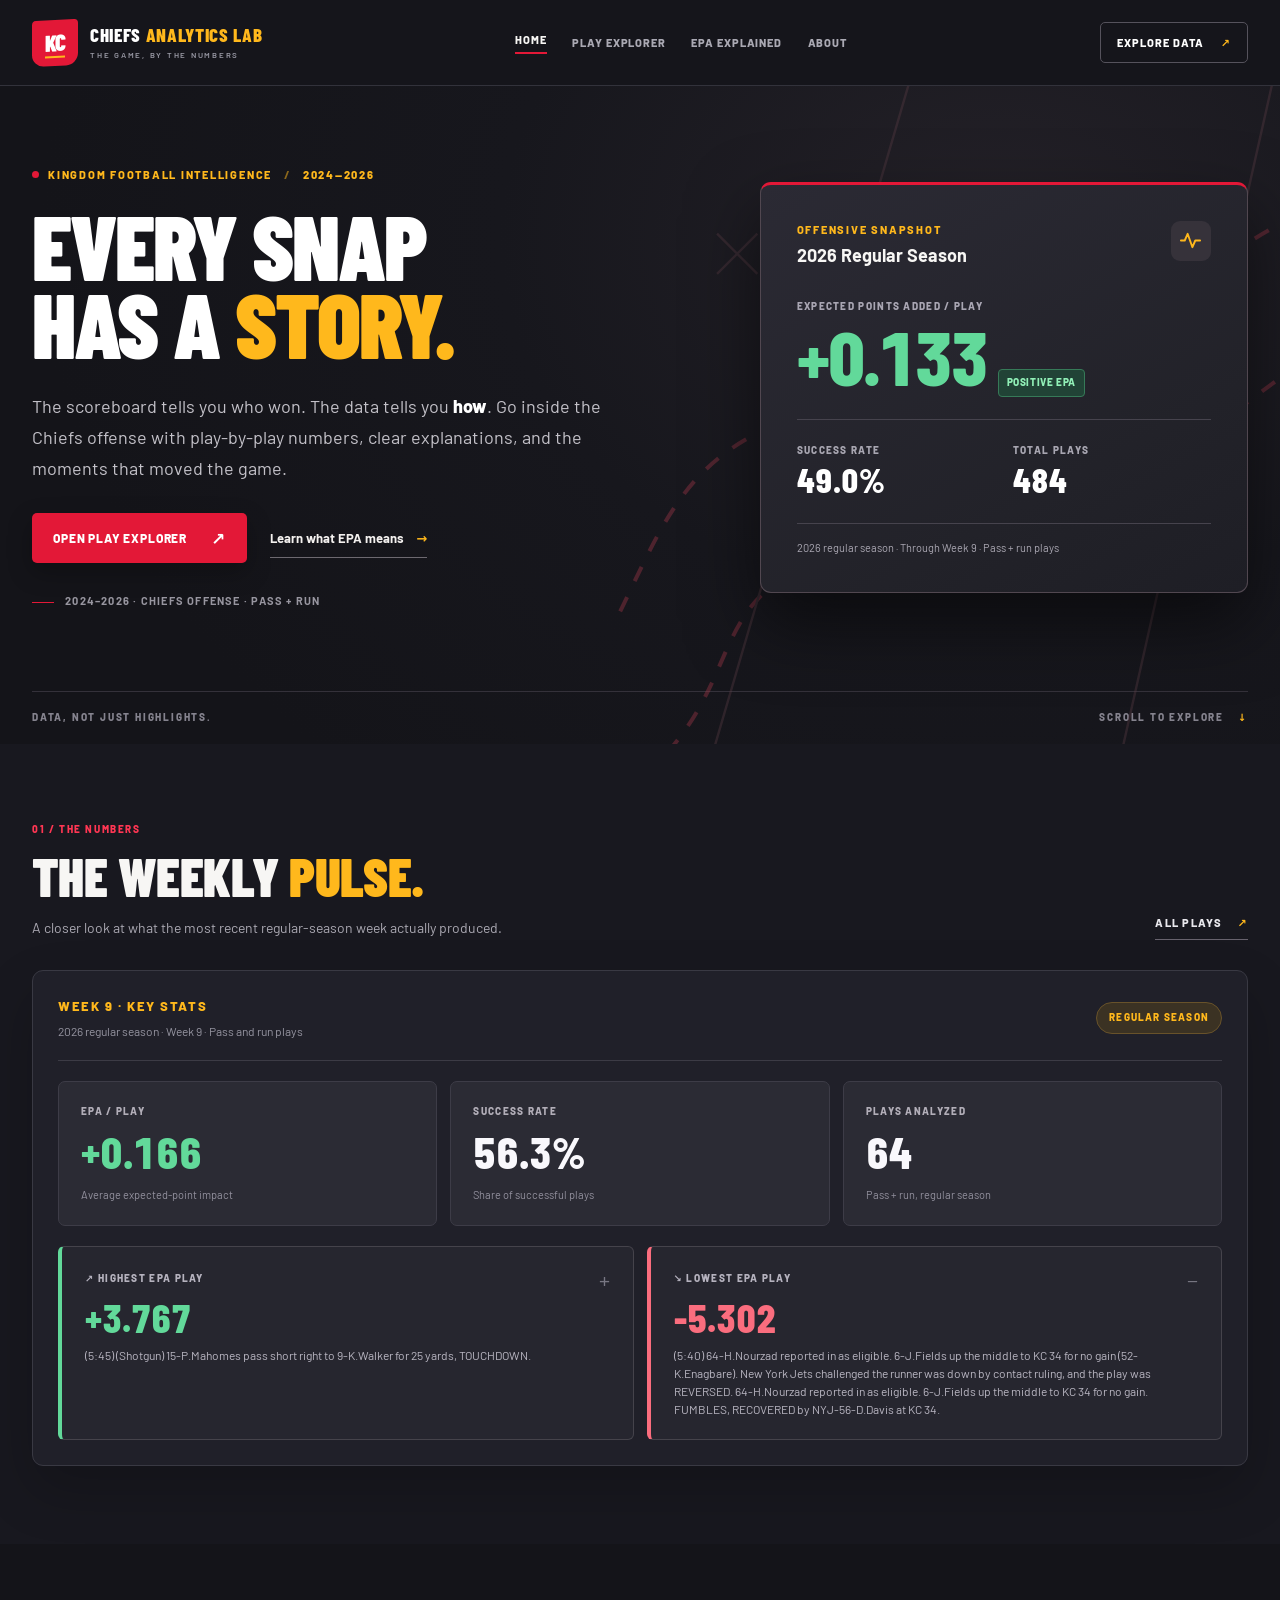
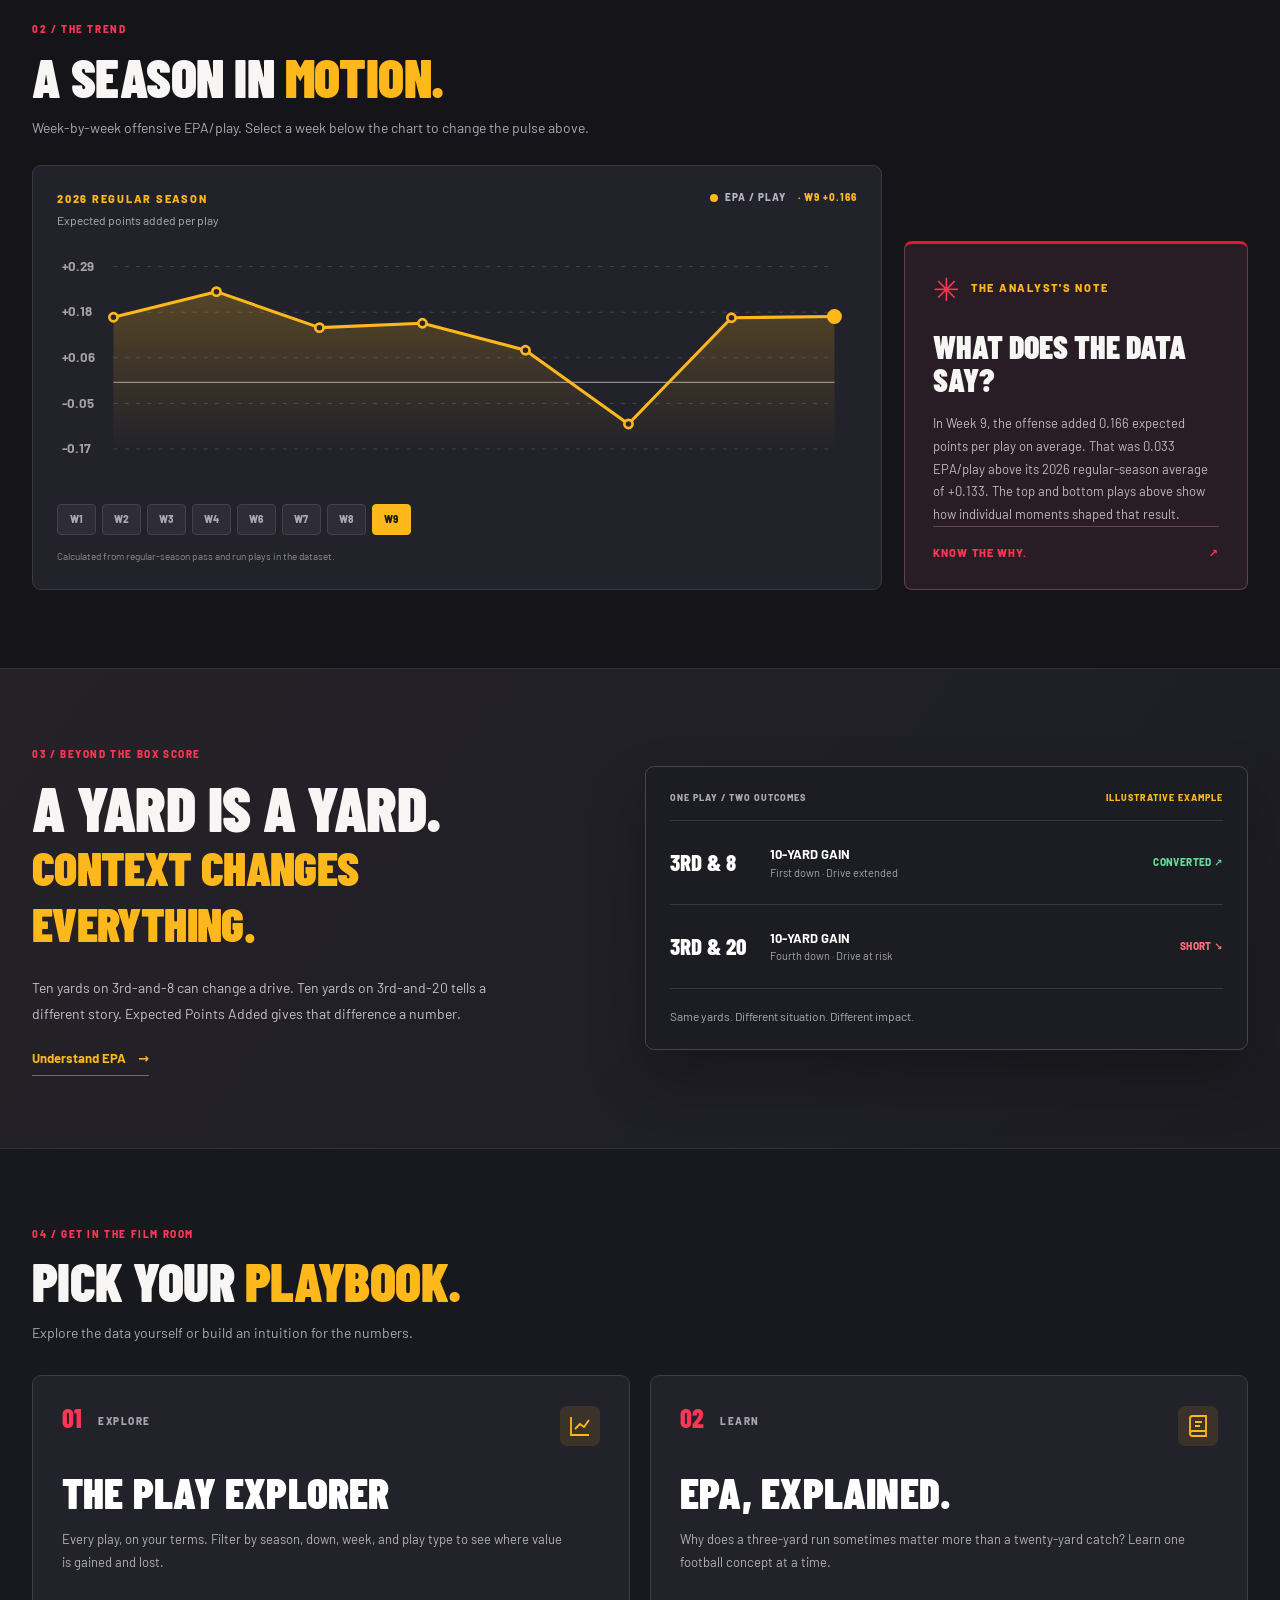
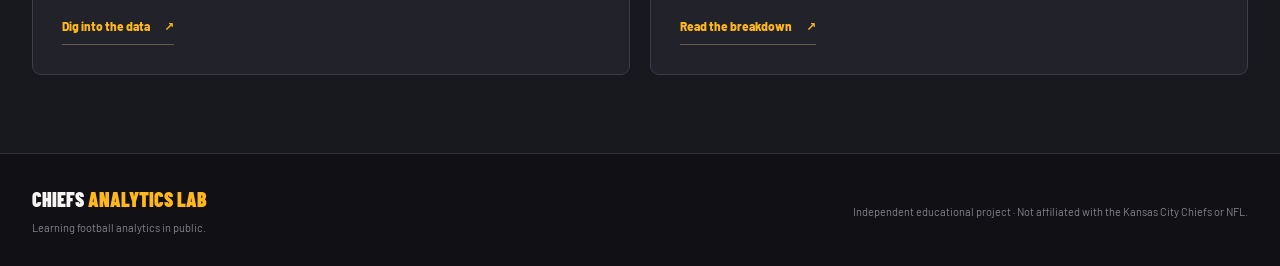
==== commit a5b1704b: "fix: updated index and style" ====
--- a/index.html
+++ b/index.html
@@ -4,285 +4,702 @@
   <head>
     <meta charset="UTF-8" />
     <meta name="viewport" content="width=device-width, initial-scale=1" />
-
-    <title>Chiefs Analytics Lab</title>
+    <meta name="theme-color" content="#141419" />
+    <meta
+      name="description"
+      content="Explore Kansas City Chiefs plays, expected points added, and the stories behind every snap."
+    />
+
+    <title>Chiefs Analytics Lab — Every Snap Has a Story</title>
+
+    <!-- Fonts -->
+    <link rel="preconnect" href="https://fonts.googleapis.com" />
+    <link
+      rel="preconnect"
+      href="https://fonts.gstatic.com"
+      crossorigin
+    />
+    <link
+      href="https://fonts.googleapis.com/css2?family=Barlow:wght@400;500;600;700;800&family=Barlow+Condensed:wght@500;600;700;800;900&display=swap"
+      rel="stylesheet"
+    />
 
     <link rel="stylesheet" href="style.css" />
+    <script src="js/statStripe.js" defer></script>
   </head>
 
-  <body>
-    <!-- Navigation -->
-    <nav aria-label="Main navigation">
-      <div class="brand">
-        CHIEFS <span>ANALYTICS LAB</span>
-      </div>
-
-      <div class="links">
-        <a href="#">Home</a>
-        <a href="#">Plays</a>
-        <a href="explorer.html">EPA</a>
-        <a href="#">About</a>
+  <body data-mode="production">
+    <a class="skip-link" href="#main">Skip to content</a>
+
+    <!-- NAVIGATION -->
+    <nav class="site-nav" aria-label="Main navigation">
+      <div class="site-nav__inner">
+        <a
+          class="brand"
+          href="index.html"
+          aria-label="Chiefs Analytics Lab home"
+        >
+          <span class="brand__mark" aria-hidden="true">
+            KC
+            <span class="brand__mark-line"></span>
+          </span>
+
+          <span class="brand__text">
+            CHIEFS <strong>ANALYTICS LAB</strong>
+            <small>THE GAME, BY THE NUMBERS</small>
+          </span>
+        </a>
+
+        <div class="links">
+          <a
+            class="links__active"
+            href="index.html"
+            aria-current="page"
+          >
+            Home
+          </a>
+          <a href="explorer.html">Play Explorer</a>
+          <a href="epa-post.html">EPA Explained</a>
+          <a href="#about">About</a>
+        </div>
+
+        <a class="site-nav__action" href="explorer.html">
+          Explore data <span aria-hidden="true">↗</span>
+        </a>
       </div>
     </nav>
 
-    <main>
-      <!-- Hero -->
+    <main id="main">
+      <!-- HERO -->
       <header class="hero">
-        <div class="hero__inner">
-          <p class="eyebrow">
-            Kingdom Analytics / Football Intelligence
-          </p>
-
-          <h1>Chiefs Analytics Lab</h1>
-
-          <p class="description">
-            Explore every Chiefs pass and run from 2024–2026.
-            Filter by down, week, and play type to understand
-            how each snap impacts expected points.
-          </p>
-
-          <div class="hero__actions">
-            <a class="cta" href="explorer.html">
-              Explore Plays
+        <div class="hero__texture" aria-hidden="true">
+          <svg
+            viewBox="0 0 700 490"
+            preserveAspectRatio="xMidYMid slice"
+          >
+            <path
+              d="M660 75 C 520 95, 492 207, 296 230 S 126 338, 40 468"
+            />
+            <path
+              d="M734 168 C 545 163, 522 333, 326 341 S 191 424, 110 505"
+            />
+            <path
+              d="M575 -30 L450 525 M750 40 L626 520 M315 -60 L145 520"
+            />
+            <circle cx="296" cy="230" r="8" />
+            <circle cx="326" cy="341" r="8" />
+            <circle cx="520" cy="95" r="8" />
+            <path d="M510 215 l30 -30 m-30 0 l30 30" />
+            <path d="M155 140 l30 -30 m-30 0 l30 30" />
+          </svg>
+        </div>
+
+        <div class="hero__inner container">
+          <div class="hero__copy">
+            <p class="eyebrow">
+              <span class="eyebrow__dot"></span>
+              KINGDOM FOOTBALL INTELLIGENCE
+              <span class="eyebrow__slash">/</span>
+              2024—2026
+            </p>
+
+            <h1>
+              EVERY SNAP
+              <br />
+              HAS A <span>STORY.</span>
+            </h1>
+
+            <p class="description">
+              The scoreboard tells you who won. The data tells
+              you <em>how</em>. Go inside the Chiefs offense
+              with play-by-play numbers, clear explanations,
+              and the moments that moved the game.
+            </p>
+
+            <div class="hero__actions">
+              <a class="cta" href="explorer.html">
+                Open Play Explorer
+                <span aria-hidden="true">↗</span>
+              </a>
+
+              <a class="text-link" href="epa-post.html">
+                Learn what EPA means
+                <span aria-hidden="true">→</span>
+              </a>
+            </div>
+
+            <p class="hero__scope">
+              <span class="hero__scope-dash"></span>
+              2024–2026 · Chiefs offense · Pass + run
+            </p>
+          </div>
+
+          <!-- SEASON SNAPSHOT -->
+          <section
+            class="season-card"
+            aria-labelledby="season-title"
+          >
+            <div class="season-card__head">
+              <div>
+                <p class="panel-eyebrow">
+                  OFFENSIVE SNAPSHOT
+                </p>
+                <h2 id="season-title">
+                  2026 Regular Season
+                </h2>
+              </div>
+
+              <span
+                class="season-card__signal"
+                aria-hidden="true"
+              >
+                <svg viewBox="0 0 24 24" fill="none">
+                  <path
+                    d="M2 12h4l3-7 5 14 3-7h5"
+                    stroke="currentColor"
+                    stroke-width="2"
+                    stroke-linecap="round"
+                    stroke-linejoin="round"
+                  />
+                </svg>
+              </span>
+            </div>
+
+            <p class="season-card__overline">
+              EXPECTED POINTS ADDED / PLAY
+            </p>
+
+            <div class="season-card__headline">
+              <p
+                id="season-epa"
+                class="season-card__value"
+                aria-live="polite"
+              >
+                —
+              </p>
+
+              <span
+                id="season-epa-label"
+                class="season-card__tag"
+              >
+                Loading
+              </span>
+            </div>
+
+            <div class="season-card__rule"></div>
+
+            <dl class="season-card__metrics">
+              <div>
+                <dt>SUCCESS RATE</dt>
+                <dd id="season-success">—</dd>
+              </div>
+
+              <div>
+                <dt>TOTAL PLAYS</dt>
+                <dd id="season-plays">—</dd>
+              </div>
+            </dl>
+
+            <p
+              id="season-context"
+              class="season-card__context"
+            >
+              Loading regular-season play data…
+            </p>
+          </section>
+        </div>
+
+        <div class="hero__bottom container">
+          <span>DATA, NOT JUST HIGHLIGHTS.</span>
+          <span>
+            SCROLL TO EXPLORE
+            <span aria-hidden="true">↓</span>
+          </span>
+        </div>
+      </header>
+
+      <!-- WEEKLY PULSE -->
+      <section
+        class="pulse-section section-pad"
+        id="latest"
+        aria-labelledby="pulse-heading"
+      >
+        <div class="container">
+          <div class="section-heading">
+            <div>
+              <p class="section-kicker">
+                01 / THE NUMBERS
+              </p>
+
+              <h2 id="pulse-heading">
+                THE WEEKLY <span>PULSE.</span>
+              </h2>
+
+              <p class="section-intro">
+                A closer look at what the most recent
+                regular-season week actually produced.
+              </p>
+            </div>
+
+            <a class="section-side-link" href="explorer.html">
+              All plays <span aria-hidden="true">↗</span>
+            </a>
+          </div>
+
+          <div
+            class="pulse-board stat_stripe"
+            aria-live="polite"
+          >
+            <div class="pulse-board__top stat_stripe__header">
+              <div>
+                <p
+                  class="panel-eyebrow"
+                  id="pulse-title"
+                >
+                  LATEST WEEK · LOADING
+                </p>
+
+                <p
+                  class="pulse-board__subtitle"
+                  id="pulse-subtitle"
+                >
+                  Choose a week from the chart to inspect it.
+                </p>
+              </div>
+
+              <span
+                class="pill stat_stripe__scope stat_season_type"
+              >
+                REGULAR SEASON
+              </span>
+            </div>
+
+            <!-- WEEKLY METRICS -->
+            <div class="pulse-board__stats stat_stripe__cards">
+              <div class="pulse-metric stat_stripe__card">
+                <p class="pulse-metric__label stat_stripe__label">
+                  EPA / PLAY
+                </p>
+
+                <p
+                  class="pulse-metric__value stat_stripe__value"
+                  id="pulse-epa"
+                >
+                  —
+                </p>
+
+                <p class="pulse-metric__hint">
+                  Average expected-point impact
+                </p>
+              </div>
+
+              <div class="pulse-metric stat_stripe__card">
+                <p class="pulse-metric__label stat_stripe__label">
+                  SUCCESS RATE
+                </p>
+
+                <p
+                  class="pulse-metric__value stat_stripe__value"
+                  id="pulse-success"
+                >
+                  —
+                </p>
+
+                <p class="pulse-metric__hint">
+                  Share of successful plays
+                </p>
+              </div>
+
+              <div class="pulse-metric stat_stripe__card">
+                <p class="pulse-metric__label stat_stripe__label">
+                  PLAYS ANALYZED
+                </p>
+
+                <p
+                  class="pulse-metric__value stat_stripe__value"
+                  id="pulse-plays"
+                >
+                  —
+                </p>
+
+                <p class="pulse-metric__hint">
+                  Pass + run, regular season
+                </p>
+              </div>
+            </div>
+
+            <!-- BEST AND WORST PLAYS -->
+            <div class="pulse-board__plays stat_stripe__cards">
+              <article
+                class="impact-card impact-card--best stat_stripe__card"
+              >
+                <div class="impact-card__top">
+                  <p class="impact-card__kicker stat_stripe__label">
+                    ↗ HIGHEST EPA PLAY
+                  </p>
+                  <span
+                    class="impact-card__glyph"
+                    aria-hidden="true"
+                  >
+                    +
+                  </span>
+                </div>
+
+                <p
+                  class="impact-card__value stat_stripe__value"
+                  id="pulse-best"
+                >
+                  —
+                </p>
+
+                <p
+                  class="impact-card__desc"
+                  id="pulse-best-desc"
+                >
+                  Play description appears after data loads.
+                </p>
+              </article>
+
+              <article
+                class="impact-card impact-card--worst stat_stripe__card"
+              >
+                <div class="impact-card__top">
+                  <p class="impact-card__kicker stat_stripe__label">
+                    ↘ LOWEST EPA PLAY
+                  </p>
+                  <span
+                    class="impact-card__glyph"
+                    aria-hidden="true"
+                  >
+                    −
+                  </span>
+                </div>
+
+                <p
+                  class="impact-card__value stat_stripe__value"
+                  id="pulse-worst"
+                >
+                  —
+                </p>
+
+                <p
+                  class="impact-card__desc"
+                  id="pulse-worst-desc"
+                >
+                  Play description appears after data loads.
+                </p>
+              </article>
+            </div>
+          </div>
+        </div>
+      </section>
+
+      <!-- WEEKLY EPA TREND -->
+      <section
+        class="trend-section section-pad"
+        id="trend"
+        aria-labelledby="trend-heading"
+      >
+        <div class="container trend-layout">
+          <div class="trend-main">
+            <div class="section-heading section-heading--compact">
+              <div>
+                <p class="section-kicker">
+                  02 / THE TREND
+                </p>
+
+                <h2 id="trend-heading">
+                  A SEASON IN <span>MOTION.</span>
+                </h2>
+
+                <p class="section-intro">
+                  Week-by-week offensive EPA/play.
+                  Select a week below the chart to change
+                  the pulse above.
+                </p>
+              </div>
+            </div>
+
+            <div class="trend-card">
+              <div class="trend-card__top">
+                <div>
+                  <p class="panel-eyebrow">
+                    2026 REGULAR SEASON
+                  </p>
+
+                  <p class="trend-card__unit">
+                    Expected points added per play
+                  </p>
+                </div>
+
+                <div class="trend-card__legend">
+                  <span class="legend-dot"></span>
+                  EPA / PLAY
+                  <span
+                    id="chart-selected-label"
+                    class="trend-card__selected"
+                  >
+                  </span>
+                </div>
+              </div>
+
+              <svg
+                id="weekly-chart"
+                viewBox="0 0 780 240"
+                class="trend-chart"
+                role="img"
+                aria-label="Week-by-week EPA per play chart. Waiting for data."
+              ></svg>
+
+              <div
+                id="week-controls"
+                class="week-controls"
+                role="group"
+                aria-label="Select a week"
+              ></div>
+
+              <p id="chart-caption" class="chart-caption">
+                Calculated from regular-season pass and run
+                plays in the dataset.
+              </p>
+            </div>
+          </div>
+
+          <!-- ANALYST NOTE -->
+          <aside
+            class="insight-card"
+            aria-labelledby="insight-heading"
+          >
+            <div class="insight-card__top">
+              <span
+                class="insight-card__asterisk"
+                aria-hidden="true"
+              >
+                ✳
+              </span>
+
+              <p class="panel-eyebrow">
+                THE ANALYST'S NOTE
+              </p>
+            </div>
+
+            <h3 id="insight-heading">
+              WHAT DOES THE DATA SAY?
+            </h3>
+
+            <p id="analyst-note">
+              Once the data loads, this panel will put
+              the selected week in context against
+              the season average.
+            </p>
+
+            <div class="insight-card__bottom">
+              <span>KNOW THE WHY.</span>
               <span aria-hidden="true">↗</span>
+            </div>
+          </aside>
+        </div>
+      </section>
+
+      <!-- EPA STORYTELLING -->
+      <section
+        class="story-section section-pad"
+        id="about"
+        aria-labelledby="story-heading"
+      >
+        <div class="container story-layout">
+          <div class="story-intro">
+            <p class="section-kicker">
+              03 / BEYOND THE BOX SCORE
+            </p>
+
+            <h2 id="story-heading">
+              A YARD IS A YARD.
+              <br />
+              <span>CONTEXT CHANGES EVERYTHING.</span>
+            </h2>
+
+            <p>
+              Ten yards on 3rd-and-8 can change a drive.
+              Ten yards on 3rd-and-20 tells a different story.
+              Expected Points Added gives that difference a number.
+            </p>
+
+            <a
+              class="text-link text-link--gold"
+              href="epa-post.html"
+            >
+              Understand EPA
+              <span aria-hidden="true">→</span>
             </a>
-
-            <p class="hero__scope">2024–2026 play data</p>
           </div>
 
-          <hr class="hero__divider" aria-hidden="true" />
-
-          <!-- Hero Season Statistics -->
-          <section
-            class="hero-stat"
-            aria-labelledby="season-epa-label"
-          >
-            <div class="hero-stat__top">
-              <h2
-                class="hero-stat__label"
-                id="season-epa-label"
-              >
-                2026 Season / EPA per Play
+          <div class="story-visual">
+            <div class="story-visual__top">
+              <span>ONE PLAY / TWO OUTCOMES</span>
+              <span>ILLUSTRATIVE EXAMPLE</span>
+            </div>
+
+            <div class="scenario">
+              <span class="scenario__down">
+                3RD &amp; 8
+              </span>
+
+              <div>
+                <strong>10-YARD GAIN</strong>
+                <small>First down · Drive extended</small>
+              </div>
+
+              <span class="scenario__result positive">
+                CONVERTED
+                <span aria-hidden="true">↗</span>
+              </span>
+            </div>
+
+            <div class="scenario">
+              <span class="scenario__down">
+                3RD &amp; 20
+              </span>
+
+              <div>
+                <strong>10-YARD GAIN</strong>
+                <small>Fourth down · Drive at risk</small>
+              </div>
+
+              <span class="scenario__result negative">
+                SHORT
+                <span aria-hidden="true">↘</span>
+              </span>
+            </div>
+
+            <p class="story-visual__foot">
+              Same yards. Different situation. Different impact.
+            </p>
+          </div>
+        </div>
+      </section>
+
+      <!-- FEATURE CARDS -->
+      <section
+        class="tools section-pad"
+        aria-labelledby="tools-heading"
+      >
+        <div class="container">
+          <div class="section-heading">
+            <div>
+              <p class="section-kicker">
+                04 / GET IN THE FILM ROOM
+              </p>
+
+              <h2 id="tools-heading">
+                PICK YOUR <span>PLAYBOOK.</span>
               </h2>
 
-              <svg
-                class="hero-stat__icon"
-                width="22"
-                height="22"
-                viewBox="0 0 24 24"
-                fill="none"
-                stroke="currentColor"
-                stroke-width="1.8"
-                stroke-linecap="round"
-                stroke-linejoin="round"
+              <p class="section-intro">
+                Explore the data yourself or build an intuition
+                for the numbers.
+              </p>
+            </div>
+          </div>
+
+          <div class="feature-cards cards">
+            <!-- PLAY EXPLORER -->
+            <article class="feature-card card">
+              <div class="feature-card__number">
+                01 <span>EXPLORE</span>
+              </div>
+
+              <div
+                class="feature-card__icon"
                 aria-hidden="true"
               >
-                <path d="M3 12h4l3-8 4 16 3-8h4"></path>
-              </svg>
-            </div>
-
-            <div class="hero-stat__headline">
-              <p class="hero-stat__value">+0.133</p>
-              <p class="hero-stat__positive">Positive EPA</p>
-            </div>
-
-            <dl class="hero-stat__metrics">
-              <div class="hero-stat__metric">
-                <dt>Total Plays</dt>
-                <dd>484</dd>
-              </div>
-
-              <div class="hero-stat__metric">
-                <dt>Success Rate</dt>
-                <dd>49.0%</dd>
-              </div>
-            </dl>
-
-            <p class="hero-stat__context">
-              Through Week 9 2026 · Regular + Playoffs · Pass and run plays
-            </p>
-          </section>
-        </div>
-      </header>
-
-      <!-- Dynamic Statistics Stripe -->
-      <section class="stat_stripe">
-        <div class="stat_stripe__header">
-          <span
-            class="stat_stripe__title"
-            id="pulse-title"
-          ></span>
-
-          <span class="stat_stripe__scope stat_season_type">
-            Regular season
-          </span>
-        </div>
-
-        <!-- Main Statistics -->
-        <div class="stat_stripe__cards">
-          <div class="stat_stripe__card">
-            <p class="stat_stripe__label">EPA</p>
-            <p class="stat_stripe__value" id="pulse-epa"></p>
+                <svg
+                  viewBox="0 0 24 24"
+                  fill="none"
+                  stroke="currentColor"
+                  stroke-width="1.8"
+                >
+                  <path
+                    d="M3 3v18h18M7 15l5-5 4 3 5-7"
+                  />
+                </svg>
+              </div>
+
+              <h3 class="card__title">
+                THE PLAY EXPLORER
+              </h3>
+
+              <p>
+                Every play, on your terms. Filter by season,
+                down, week, and play type to see where
+                value is gained and lost.
+              </p>
+
+              <a class="card__link" href="explorer.html">
+                Dig into the data
+                <span aria-hidden="true">↗</span>
+              </a>
+            </article>
+
+            <!-- EPA EDUCATION -->
+            <article class="feature-card card">
+              <div class="feature-card__number">
+                02 <span>LEARN</span>
+              </div>
+
+              <div
+                class="feature-card__icon"
+                aria-hidden="true"
+              >
+                <svg
+                  viewBox="0 0 24 24"
+                  fill="none"
+                  stroke="currentColor"
+                  stroke-width="1.8"
+                >
+                  <path
+                    d="M4 19.5A2.5 2.5 0 0 1 6.5 17H20M6.5 2H20v20H6.5A2.5 2.5 0 0 1 4 19.5v-15A2.5 2.5 0 0 1 6.5 2Z"
+                  />
+                  <path d="M9 8h7M9 12h5" />
+                </svg>
+              </div>
+
+              <h3 class="card__title">
+                EPA, EXPLAINED.
+              </h3>
+
+              <p>
+                Why does a three-yard run sometimes matter
+                more than a twenty-yard catch?
+                Learn one football concept at a time.
+              </p>
+
+              <a class="card__link" href="epa-post.html">
+                Read the breakdown
+                <span aria-hidden="true">↗</span>
+              </a>
+            </article>
           </div>
-
-          <div class="stat_stripe__card">
-            <p class="stat_stripe__label">Success Rate</p>
-            <p class="stat_stripe__value" id="pulse-success"></p>
-          </div>
-
-          <div class="stat_stripe__card">
-            <p class="stat_stripe__label">Plays</p>
-            <p class="stat_stripe__value" id="pulse-plays"></p>
-          </div>
-        </div>
-
-        <!-- Best and Worst Plays -->
-        <div class="stat_stripe__cards">
-          <div class="stat_stripe__card">
-            <p class="stat_stripe__label">Best Play</p>
-            <p class="stat_stripe__value" id="pulse-best"></p>
-            <p
-              class="stat_stripe__value"
-              id="pulse-best-desc"
-            ></p>
-          </div>
-
-          <div class="stat_stripe__card">
-            <p class="stat_stripe__label">Worst Play</p>
-            <p class="stat_stripe__value" id="pulse-worst"></p>
-            <p
-              class="stat_stripe__value"
-              id="pulse-worst-desc"
-            ></p>
-          </div>
-        </div>
-      </section>
-
-      <!-- Analytics Tools -->
-      <section class="tools">
-        <div class="cards">
-          <!-- Play Explorer -->
-          <article class="card">
-            <h3 class="card__title">Play Explorer</h3>
-
-            <p>
-              Filter Chiefs pass and run plays from 2024, 2025,
-              and 2026 by week, down, and play type. EPA and
-              success update with the table.
-            </p>
-
-            <p>
-              <strong>
-                2,752 plays · +0.064 EPA/play · 46.5% success
-              </strong>
-            </p>
-
-            <p class="card__suggestion">
-              Start here: Week 17, 2024 — +0.337 EPA/play,
-              the best week in the set.
-            </p>
-
-            <a class="card__link" href="explorer.html">
-              Open the explorer →
-            </a>
-          </article>
-
-          <!-- EPA Breakdowns -->
-          <article class="card">
-            <h3 class="card__title">EPA Breakdowns</h3>
-
-            <p>
-              One game, drive by drive: what EPA says happened,
-              play by play, in plain English.
-            </p>
-
-            <p>
-              What is EPA, explained with Mahomes plays.
-            </p>
-
-            <p>
-              <strong>+0.053</strong> over 1,392 plays ·
-              <strong>Mahomes +0.109</strong>
-            </p>
-
-            <p class="card__suggestion">
-              2024 regular season · full offense
-            </p>
-
-            <a class="card__link" href="epa-post.html">
-              Read the breakdown →
-            </a>
-          </article>
-        </div>
-      </section>
-
-      <!-- How It Works -->
-      <section class="how-it-works">
-        <h2>How it works</h2>
-
-        <div class="cards">
-          <article class="card">
-            <h3 class="card__title">1. Choose a play</h3>
-
-            <p>
-              Start in the Play Explorer: filter by down,
-              quarter, or situation and find the moment
-              you want to understand.
-            </p>
-          </article>
-
-          <article class="card">
-            <h3 class="card__title">
-              2. See what it was worth
-            </h3>
-
-            <p>
-              Every play carries an EPA value — how many
-              expected points it added or cost. The breakdown
-              shows the math, not just the highlight.
-            </p>
-          </article>
-
-          <article class="card">
-            <h3 class="card__title">3. Learn the stat</h3>
-
-            <p>
-              Each breakdown teaches one stat at a time,
-              through Chiefs plays — so the number and
-              the intuition grow together.
-            </p>
-          </article>
-        </div>
-      </section>
-
-      <!-- Featured Season Statistics -->
-      <section class="featured">
-        <p class="featured-stat__label">
-          2024 Chiefs offense — EPA per play
-        </p>
-
-        <p class="featured-stat__value">+0.053</p>
-
-        <p class="featured-stat__context">
-          Across all 1,392 scrimmage plays in 2024
-          (50.2% success). The Play Explorer's +0.064
-          covers a different set — the 2,752 pass and
-          run plays with a down recorded across 2024,
-          2025 and 2026 — so the two numbers describe
-          different sets, not a disagreement.
-        </p>
+        </div>
       </section>
     </main>
 
-    <!-- Footer -->
+    <!-- FOOTER -->
     <footer class="site-footer">
-      <p>
-        Chiefs Analytics Lab — learning football
-        analytics in public.
-      </p>
+      <div class="container footer-inner">
+        <div>
+          <strong>
+            CHIEFS <span>ANALYTICS LAB</span>
+          </strong>
+
+          <p>Learning football analytics in public.</p>
+        </div>
+
+        <p>
+          Independent educational project · Not affiliated
+          with the Kansas City Chiefs or NFL.
+        </p>
+      </div>
     </footer>
-
-    <!-- JavaScript -->
-    <script src="js/statStripe.js"></script>
   </body>
 </html>
--- a/style.css
+++ b/style.css
@@ -1,11 +1,26 @@
 
-/* =========================================================
-   CHIEFS ANALYTICS LAB
-   Shared styles for the homepage and Play Explorer
-   ========================================================= */
-
-/* 1. Design tokens ------------------------------------------------ */
+/* ==========================================================
+   CHIEFS ANALYTICS LAB — OPTION C
+   Editorial storytelling + live analytics dashboard
+   ========================================================== */
+
+/* DESIGN TOKENS */
 :root {
+  --red: #e31837;
+  --red-bright: #ff3653;
+  --gold: #ffb81c;
+  --gold-soft: #e5ba57;
+  --green: #62d99a;
+  --danger: #fa6d7e;
+
+  --ink: #141419;
+  --surface: #1b1b22;
+  --card: #24242d;
+  --line: #393943;
+  --muted: #a6a5b1;
+  --white: #f7f6f4;
+  --width: 1220px;
+
   --space-xs: 4px;
   --space-sm: 8px;
   --space-md: 12px;
@@ -16,764 +31,1738 @@
   --space-4xl: 32px;
   --space-5xl: 48px;
 
+  /* Legacy tokens for the existing Play Explorer */
   --text-primary: #d9d9d9;
-  --text-muted: #aaaab3;
+  --text-muted: #a6a5b1;
   --text-heading: #ffb81c;
-
-  --background-primary: #17171c;
+  --background-primary: #141419;
   --background-secondary: #1f1f26;
   --background-tertiary: #e31837;
-  --background-card: #26262e;
-
-  --epa-positive: #4ecb7d;
-  --epa-negative: #ff5f73;
-  --border-subtle: #353540;
-
+  --background-card: #24242d;
+  --epa-positive: #62d99a;
+  --epa-negative: #fa6d7e;
+  --border-subtle: #393943;
   --shadow-dark: #0c0c10;
   --shadow-light: #2e2e38;
+
   --offset-top: 8px;
   --offset-bottom: -8px;
   --blur-radius: 16px;
+  --page-width: 1080px;
 
   --shadow-raised:
-    var(--offset-top) var(--offset-top) var(--blur-radius) var(--shadow-dark),
-    var(--offset-bottom) var(--offset-bottom) var(--blur-radius) var(--shadow-light);
+    8px 8px 16px #0c0c10,
+    -8px -8px 16px #2e2e38;
 
   --shadow-inset:
-    inset 4px 4px 8px var(--shadow-dark),
-    inset -4px -4px 8px var(--shadow-light);
-
-  --page-width: 1080px;
-}
-
-/* 2. Global foundations ------------------------------------------- */
+    inset 4px 4px 8px #0c0c10,
+    inset -4px -4px 8px #2e2e38;
+}
+
+/* GLOBAL */
 *,
 *::before,
 *::after {
   box-sizing: border-box;
 }
 
+html {
+  scroll-behavior: smooth;
+}
+
 body {
   margin: 0;
-  padding: 0;
-  background: var(--background-primary);
-  color: var(--text-primary);
-  font-family: "Barlow", system-ui, -apple-system, "Segoe UI", sans-serif;
-  line-height: 1.5;
+  color: var(--white);
+  background: var(--ink);
+  font-family: "Barlow", system-ui, sans-serif;
+  line-height: 1.55;
+}
+
+button,
+input,
+select {
+  font: inherit;
+}
+
+a {
+  color: inherit;
 }
 
 a:focus-visible,
+button:focus-visible,
 select:focus-visible {
-  outline: 3px solid var(--text-heading);
-  outline-offset: 4px;
-}
-
-/* 3. Site navigation ----------------------------------------------- */
-nav {
-  display: flex;
-  justify-content: space-between;
+  outline: 3px solid var(--gold);
+  outline-offset: 3px;
+}
+
+button {
+  cursor: pointer;
+}
+
+.container {
+  width: min(calc(100% - 64px), var(--width));
+  margin-inline: auto;
+}
+
+.section-pad {
+  padding-block: 78px;
+}
+
+.skip-link {
+  position: absolute;
+  top: -80px;
+  left: 12px;
+  z-index: 50;
+  background: var(--gold);
+  color: #171717;
+  padding: 10px 14px;
+}
+
+.skip-link:focus {
+  top: 12px;
+}
+
+.preview-banner {
+  background: #f5c24b;
+  color: #111116;
+  font-weight: 800;
+  font-size: 11px;
+  letter-spacing: 0.09em;
+  text-align: center;
+  padding: 9px 12px;
+}
+
+/* ==========================================================
+   1. NAVIGATION
+   ========================================================== */
+
+.site-nav {
+  background: #15151b;
+  border-bottom: 1px solid #32323b;
+  position: relative;
+  z-index: 2;
+}
+
+.site-nav__inner {
+  width: min(calc(100% - 64px), var(--width));
+  min-height: 85px;
+  display: flex;
+  gap: 24px;
   align-items: center;
-  gap: var(--space-lg);
-  min-height: 64px;
-  padding: var(--space-lg) var(--space-xl);
-  background: var(--background-tertiary);
+  margin-inline: auto;
 }
 
 .brand {
+  display: inline-flex;
+  align-items: center;
+  flex-shrink: 0;
+  gap: 12px;
+  text-decoration: none;
+}
+
+.brand__mark {
+  position: relative;
+  display: inline-grid;
+  place-items: center;
+  height: 46px;
+  width: 46px;
+  background: #e31837;
+  border-radius: 4px 4px 12px 12px;
   color: #fff;
-  font-size: 20px;
-  font-weight: 800;
-  letter-spacing: 0.02em;
-}
-
-.brand span {
-  color: var(--text-heading);
+  font-family: "Barlow Condensed", sans-serif;
+  font-size: 23px;
+  font-weight: 900;
+  letter-spacing: -1px;
+  transform: skewY(-3deg);
+}
+
+.brand__mark-line {
+  position: absolute;
+  bottom: 8px;
+  height: 2px;
+  width: 20px;
+  background: var(--gold);
+}
+
+.brand__text {
+  display: block;
+  font-family: "Barlow Condensed", sans-serif;
+  color: #fff;
+  font-weight: 800;
+  font-size: 19px;
+  letter-spacing: 0.035em;
+  line-height: 0.94;
+}
+
+.brand__text strong {
+  color: var(--gold);
+  font-weight: 800;
+}
+
+.brand__text small {
+  display: block;
+  font-family: "Barlow", sans-serif;
+  font-weight: 600;
+  color: #9999a5;
+  font-size: 8px;
+  letter-spacing: 0.22em;
+  margin-top: 8px;
 }
 
 .links {
   display: flex;
+  align-items: center;
+  justify-content: center;
+  gap: clamp(12px, 2vw, 30px);
+  flex: 1;
+}
+
+.links a {
+  color: #aaa9b3;
+  white-space: nowrap;
+  text-decoration: none;
+  text-transform: uppercase;
+  font-size: 11px;
+  font-weight: 800;
+  letter-spacing: 0.08em;
+  transition: color 0.18s ease;
+}
+
+.links a:hover,
+.links a.links__active {
+  color: var(--white);
+}
+
+.links a.links__active {
+  border-bottom: 2px solid var(--red);
+  padding-bottom: 4px;
+}
+
+.site-nav__action {
+  padding: 11px 16px;
+  border: 1px solid #55525c;
+  border-radius: 5px;
+  color: #fff;
+  text-decoration: none;
+  font-size: 11px;
+  text-transform: uppercase;
+  letter-spacing: 0.09em;
+  font-weight: 800;
+  white-space: nowrap;
+}
+
+.site-nav__action span {
+  color: var(--gold);
+  padding-left: 14px;
+}
+
+.site-nav__action:hover {
+  border-color: var(--gold);
+}
+
+/* ==========================================================
+   2. HERO
+   ========================================================== */
+
+.hero {
+  position: relative;
+  overflow: hidden;
+  background:
+    radial-gradient(
+      ellipse 75% 110% at 78% 23%,
+      #242128 0%,
+      #17171d 52%,
+      #141419 100%
+    );
+}
+
+.hero__texture {
+  position: absolute;
+  width: 57%;
+  max-width: 850px;
+  height: 100%;
+  right: -5%;
+  top: 0;
+  pointer-events: none;
+  opacity: 0.37;
+}
+
+.hero__texture svg {
+  height: 100%;
+  width: 100%;
+}
+
+.hero__texture path {
+  fill: none;
+  stroke: #5b3d46;
+  stroke-width: 1.8;
+}
+
+.hero__texture path:nth-child(-n+2) {
+  stroke: #ad3a4c;
+  stroke-width: 3;
+  stroke-dasharray: 12 13;
+}
+
+.hero__texture circle {
+  fill: #e31837;
+}
+
+.hero__inner {
+  padding-top: 80px;
+  padding-bottom: 82px;
+  display: grid;
+  grid-template-columns:
+    minmax(0, 1.06fr)
+    minmax(320px, 0.78fr);
+  gap: clamp(30px, 5vw, 88px);
+  align-items: center;
+  position: relative;
+}
+
+.hero__copy {
+  max-width: 710px;
+}
+
+.eyebrow,
+.section-kicker,
+.panel-eyebrow {
+  margin: 0;
+  color: var(--gold);
+  font-size: 11px;
+  font-weight: 800;
+  letter-spacing: 0.16em;
+  text-transform: uppercase;
+}
+
+.eyebrow {
+  display: flex;
   flex-wrap: wrap;
-  gap: var(--space-lg);
-}
-
-.links a {
+  align-items: center;
+  gap: 9px;
+  margin-bottom: 23px;
+}
+
+.eyebrow__dot {
+  flex: 0 0 7px;
+  width: 7px;
+  height: 7px;
+  background: var(--red);
+  border-radius: 50%;
+}
+
+.eyebrow__slash {
+  opacity: 0.5;
+  padding-inline: 3px;
+}
+
+.hero h1 {
+  font-family: "Barlow Condensed", Impact, sans-serif;
+  margin: 0;
+  font-size: clamp(64px, 7.1vw, 111px);
+  font-weight: 900;
+  line-height: 0.86;
+  letter-spacing: -0.022em;
   color: #fff;
-  font-size: 16px;
-  font-weight: 600;
-  text-decoration: none;
-}
-
-.links a:hover {
-  color: var(--text-heading);
-}
-
-/* 4. Hero introduction --------------------------------------------- */
-.hero {
-  padding:
-    clamp(64px, 8vw, 100px)
-    var(--space-lg)
-    clamp(64px, 7vw, 88px);
-  background: var(--background-primary);
-  color: var(--text-primary);
-  text-align: center;
-}
-
-.hero__inner {
-  width: min(100%, 900px);
-  margin-inline: auto;
-}
-
-/* Keep generic text classes available on other pages. */
-.eyebrow {
-  color: var(--text-heading);
-  font-size: 14px;
-  letter-spacing: 1px;
-  text-transform: uppercase;
+}
+
+.hero h1 span {
+  color: var(--gold);
 }
 
 .description {
-  max-width: 420px;
-  margin: 0 auto var(--space-2xl);
-  color: #c9c7be;
-  font-size: 18px;
-}
-
-.hero .eyebrow {
+  max-width: 570px;
+  margin: 29px 0 0;
+  color: #c3c1c8;
+  font-size: clamp(15px, 1.5vw, 18px);
+  line-height: 1.7;
+}
+
+.description em {
+  color: #fff;
+  font-style: normal;
+  font-weight: 800;
+}
+
+.hero__actions {
+  display: flex;
+  flex-wrap: wrap;
+  align-items: center;
+  gap: 23px;
+  margin-top: 30px;
+}
+
+.cta {
   display: inline-flex;
   align-items: center;
   justify-content: center;
-  gap: 10px;
-  margin: 0 0 var(--space-xl);
-  font-size: 0.75rem;
-  font-weight: 700;
-  line-height: 1.5;
-  letter-spacing: 0.14em;
-}
-
-.hero .eyebrow::before {
-  content: "";
-  width: 7px;
-  height: 7px;
-  flex: 0 0 7px;
-  border-radius: 50%;
-  background: var(--background-tertiary);
-}
-
-.hero h1 {
-  margin: 0 0 var(--space-xl);
+  gap: 24px;
+  background: var(--red);
   color: #fff;
-  font-size: clamp(2.75rem, 6vw, 4.5rem);
-  font-weight: 800;
-  line-height: 1.05;
-  letter-spacing: -0.035em;
-}
-
-.hero .description {
-  max-width: 65ch;
-  margin: 0 auto;
-  color: #c9c7be;
-  font-size: clamp(1rem, 1.7vw, 1.18rem);
-  line-height: 1.65;
-}
-
-.hero__actions {
-  display: flex;
-  flex-wrap: wrap;
-  align-items: center;
-  justify-content: center;
-  gap: var(--space-lg);
-  margin-top: var(--space-4xl);
-}
-
-/* Generic CTA styling */
-.cta {
-  display: inline-block;
-  padding: var(--space-md) var(--space-2xl);
-  border-radius: 8px;
-  background: var(--background-secondary);
-  box-shadow: var(--shadow-raised);
-  color: #fff;
-  font-weight: 700;
   text-decoration: none;
-  transition: box-shadow 120ms ease;
-}
-
-.hero .cta {
-  display: inline-flex;
-  align-items: center;
-  justify-content: center;
-  gap: var(--space-sm);
-  min-height: 46px;
-  background: var(--background-tertiary);
-  box-shadow: none;
-  transition: background-color 180ms ease, transform 180ms ease;
-}
-
-.hero .cta:hover {
+  text-transform: uppercase;
+  letter-spacing: 0.07em;
+  font-size: 12px;
+  font-weight: 800;
+  min-height: 50px;
+  padding: 0 21px;
+  border-radius: 5px;
+  box-shadow: 0 9px 25px #0004;
+  transition:
+    transform 0.18s ease,
+    background 0.18s ease;
+}
+
+.cta:hover {
   background: #c8102e;
   transform: translateY(-2px);
 }
 
+.cta span {
+  font-size: 17px;
+}
+
+.text-link {
+  text-decoration: none;
+  color: #f4f1ef;
+  font-weight: 700;
+  font-size: 13px;
+  padding: 9px 0;
+  border-bottom: 1px solid #6d6970;
+}
+
+.text-link span {
+  color: var(--gold);
+  margin-left: 9px;
+}
+
+.text-link:hover {
+  border-color: var(--gold);
+}
+
 .hero__scope {
-  margin: 0;
-  color: var(--text-muted);
-  font-size: 0.85rem;
-}
-
-.hero__divider {
-  width: min(100%, 700px);
-  margin: var(--space-5xl) auto var(--space-4xl);
-  border: 0;
-  border-top: 1px solid var(--border-subtle);
-}
-
-/* 5. Hero season EPA card ------------------------------------------ */
-.hero-stat {
-  width: min(100%, 660px);
-  margin: 0 auto;
-  padding: clamp(22px, 4vw, 32px);
-  border: 1px solid #3a3a45;
-  border-radius: 14px;
-  background: #222229;
-  text-align: left;
-}
-
-.hero-stat__top {
+  font-size: 11px;
+  text-transform: uppercase;
+  letter-spacing: 0.11em;
+  font-weight: 700;
+  color: #9896a0;
+  margin: 29px 0 0;
+}
+
+.hero__scope-dash {
+  display: inline-block;
+  height: 1px;
+  width: 22px;
+  background: var(--red);
+  vertical-align: middle;
+  margin-right: 8px;
+}
+
+.hero__bottom {
   display: flex;
   align-items: center;
   justify-content: space-between;
-  gap: var(--space-lg);
-  margin-bottom: var(--space-lg);
-}
-
-.hero-stat__label {
-  margin: 0;
-  color: var(--text-heading);
-  font-size: 0.78rem;
+  gap: 12px;
+  border-top: 1px solid #34313a;
+  padding-top: 18px;
+  padding-bottom: 18px;
+  font-size: 10px;
+  letter-spacing: 0.18em;
+  color: #85838e;
+  font-weight: 800;
+}
+
+.hero__bottom span span {
+  margin-left: 10px;
+  color: var(--gold);
+}
+
+/* ==========================================================
+   3. SEASON CARD
+   ========================================================== */
+
+.season-card {
+  position: relative;
+  background:
+    linear-gradient(
+      151deg,
+      #2b2a34 0%,
+      #222229 69%,
+      #1e1e25 100%
+    );
+  border: 1px solid #514750;
+  border-top: 3px solid var(--red);
+  border-radius: 11px;
+  padding: clamp(24px, 3.2vw, 36px);
+  box-shadow: 0 30px 70px #0008;
+}
+
+.season-card__head {
+  display: flex;
+  justify-content: space-between;
+  gap: 15px;
+  align-items: flex-start;
+}
+
+.season-card h2 {
+  font-size: 18px;
   font-weight: 700;
-  line-height: 1.5;
-  letter-spacing: 0.12em;
-  text-transform: uppercase;
-}
-
-.hero-stat__icon {
-  flex: 0 0 auto;
-  color: var(--text-heading);
-}
-
-.hero-stat__headline {
+  margin: 7px 0 0;
+  line-height: 1.2;
+}
+
+.season-card__signal {
+  display: grid;
+  width: 40px;
+  height: 40px;
+  place-items: center;
+  color: var(--gold);
+  background: #36323a;
+  border-radius: 9px;
+}
+
+.season-card__signal svg {
+  width: 23px;
+  height: 23px;
+}
+
+.season-card__overline {
+  color: #a9a6b3;
+  font-size: 10px;
+  letter-spacing: 0.13em;
+  font-weight: 800;
+  margin: 32px 0 0;
+}
+
+.season-card__headline {
   display: flex;
   flex-wrap: wrap;
   align-items: baseline;
-  column-gap: var(--space-lg);
-  row-gap: var(--space-sm);
-  margin-bottom: var(--space-2xl);
-}
-
-.hero-stat__value {
+  gap: 12px;
+  margin: 4px 0 22px;
+}
+
+.season-card__value {
+  color: var(--green);
+  font-family: "Barlow Condensed", sans-serif;
+  font-size: clamp(62px, 5.9vw, 83px);
+  line-height: 1;
+  letter-spacing: -0.04em;
+  font-weight: 800;
+  font-variant-numeric: tabular-nums;
   margin: 0;
-  color: var(--epa-positive);
-  font-size: clamp(3rem, 8vw, 4rem);
-  font-weight: 800;
-  font-variant-numeric: tabular-nums;
-  line-height: 1;
-  letter-spacing: -0.035em;
-}
-
-.hero-stat__positive {
-  margin: 0;
-  color: var(--epa-positive);
-  font-size: 0.85rem;
-  font-weight: 600;
-}
-
-.hero-stat__metrics {
+}
+
+.season-card__value.is-negative {
+  color: var(--danger);
+}
+
+.season-card__tag {
+  background: #214336;
+  color: #91f0b7;
+  border: 1px solid #367a58;
+  border-radius: 4px;
+  padding: 5px 8px;
+  font-size: 10px;
+  font-weight: 800;
+  letter-spacing: 0.06em;
+}
+
+.season-card__tag.is-negative {
+  background: #4b2b33;
+  color: #ff9ead;
+  border-color: #7c414e;
+}
+
+.season-card__rule {
+  height: 1px;
+  background: #46434d;
+  margin-bottom: 23px;
+}
+
+.season-card__metrics {
   display: grid;
   grid-template-columns: repeat(2, minmax(0, 1fr));
-  gap: var(--space-2xl);
-  margin: 0 0 var(--space-lg);
-  padding-top: var(--space-2xl);
-  border-top: 1px solid var(--border-subtle);
-}
-
-.hero-stat__metric dt {
-  margin: 0 0 var(--space-sm);
-  color: var(--text-muted);
-  font-size: 0.75rem;
-  font-weight: 700;
-  letter-spacing: 0.08em;
+  gap: 18px;
+  margin: 0;
+}
+
+.season-card__metrics dt {
+  font-size: 10px;
+  color: #a8a6b1;
+  letter-spacing: 0.13em;
+  font-weight: 800;
+}
+
+.season-card__metrics dd {
+  color: #fff;
+  margin: 2px 0 0;
+  font-family: "Barlow Condensed", sans-serif;
+  font-size: 34px;
+  line-height: 1.15;
+  font-weight: 800;
+  font-variant-numeric: tabular-nums;
+}
+
+.season-card__context {
+  margin: 24px 0 0;
+  padding-top: 15px;
+  border-top: 1px solid #46434d;
+  font-size: 11px;
+  color: #aaa7b2;
+}
+
+/* ==========================================================
+   4. SECTION HEADINGS
+   ========================================================== */
+
+.section-heading {
+  display: flex;
+  align-items: flex-end;
+  justify-content: space-between;
+  flex-wrap: wrap;
+  gap: 20px;
+  margin-bottom: 30px;
+}
+
+.section-kicker {
+  color: var(--red-bright);
+  font-size: 10px;
+  margin-bottom: 13px;
+}
+
+.section-heading h2,
+.story-intro h2 {
+  margin: 0;
+  font-family: "Barlow Condensed", Impact, sans-serif;
+  font-size: clamp(40px, 4.2vw, 58px);
+  line-height: 0.98;
+  font-weight: 900;
+  letter-spacing: -0.01em;
+}
+
+.section-heading h2 span,
+.story-intro h2 span {
+  color: var(--gold);
+}
+
+.section-intro {
+  font-size: 14px;
+  line-height: 1.7;
+  color: #aaa8b2;
+  margin: 13px 0 0;
+}
+
+.section-side-link {
+  color: #e9e8ed;
+  white-space: nowrap;
+  text-decoration: none;
+  font-size: 11px;
+  font-weight: 800;
   text-transform: uppercase;
-}
-
-.hero-stat__metric dd {
+  letter-spacing: 0.11em;
+  border-bottom: 1px solid #67626d;
+  padding-bottom: 8px;
+}
+
+.section-side-link span {
+  color: var(--gold);
+  margin-left: 12px;
+}
+
+/* ==========================================================
+   5. WEEKLY PULSE
+   ========================================================== */
+
+.pulse-section {
+  background: #18181f;
+}
+
+.pulse-board {
+  padding: 25px;
+  background: #202029;
+  border: 1px solid #393943;
+  border-radius: 11px;
+  box-shadow: 0 24px 55px #0003;
+}
+
+.pulse-board__top {
+  display: flex;
+  justify-content: space-between;
+  align-items: center;
+  gap: 18px;
+  padding-bottom: 20px;
+  border-bottom: 1px solid #3c3b45;
+}
+
+.pulse-board__top .panel-eyebrow {
+  font-size: 13px;
+  letter-spacing: 0.12em;
+}
+
+.pulse-board__subtitle {
+  margin: 6px 0 0;
+  color: #9594a0;
+  font-size: 12px;
+}
+
+.pill {
+  color: var(--gold);
+  background: #3b3223;
+  border: 1px solid #68522a;
+  border-radius: 40px;
+  white-space: nowrap;
+  font-size: 10px;
+  font-weight: 800;
+  letter-spacing: 0.12em;
+  padding: 7px 12px;
+}
+
+.pulse-board__stats {
+  display: grid;
+  grid-template-columns: repeat(3, minmax(0, 1fr));
+  margin: 20px 0;
+  gap: 13px;
+}
+
+.pulse-metric {
+  min-width: 0;
+  background: #2b2b34;
+  border: 1px solid #3d3c47;
+  border-radius: 7px;
+  padding: 22px;
+}
+
+.pulse-metric__label {
+  color: #b2aeb8;
   margin: 0;
-  color: #fff;
-  font-size: clamp(1.5rem, 3vw, 1.8rem);
-  font-weight: 700;
-  font-variant-numeric: tabular-nums;
-  line-height: 1.15;
-}
-
-.hero-stat__context {
-  margin: 0;
-  color: var(--text-muted);
-  font-size: 0.85rem;
-  line-height: 1.5;
-}
-
-/* 6. Dynamic stats stripe ----------------------------------------- */
-.stat_stripe {
-  width: min(calc(100% - 32px), 840px);
-  margin: 0 auto var(--space-2xl);
-  padding: var(--space-4xl);
-  border-radius: 14px;
-  background: var(--background-secondary);
-  box-shadow: var(--shadow-raised);
-  color: var(--text-primary);
-}
-
-.stat_stripe__header {
-  display: flex;
-  flex-wrap: wrap;
-  align-items: baseline;
-  gap: var(--space-sm) var(--space-lg);
-  margin-bottom: var(--space-2xl);
-}
-
-.stat_stripe__title {
-  color: var(--text-heading);
-  font-size: 1.2rem;
-  font-weight: 700;
-  letter-spacing: 0.12em;
-  text-transform: uppercase;
-}
-
-.stat_stripe__scope {
-  margin: 0;
-  color: var(--text-muted);
-  font-size: 0.8rem;
-}
-
-/* Responsive card grid */
-.stat_stripe__cards {
-  display: grid;
-  grid-template-columns: repeat(
-    auto-fit,
-    minmax(min(100%, 210px), 1fr)
-  );
-  gap: var(--space-lg);
-}
-
-.stat_stripe__cards + .stat_stripe__cards {
-  margin-top: var(--space-lg);
-}
-
-.stat_stripe__card {
-  min-width: 0;
-  padding: var(--space-xl);
-  border: 1px solid var(--border-subtle);
-  border-radius: 10px;
-  background: var(--background-card);
-  text-align: center;
-}
-
-.stat_stripe__label {
-  margin: 0 0 var(--space-sm);
-  color: var(--text-heading);
-  font-size: 0.75rem;
-  font-weight: 700;
-  letter-spacing: 0.1em;
-  text-transform: uppercase;
-}
-
-.stat_stripe__value {
-  margin: 0;
-  color: #fff;
-  font-size: clamp(1.5rem, 3vw, 2rem);
-  font-weight: 700;
+  font-size: 10px;
+  letter-spacing: 0.13em;
+  font-weight: 800;
+}
+
+.pulse-metric__value {
+  font-family: "Barlow Condensed", sans-serif;
+  font-size: clamp(29px, 3.5vw, 44px);
+  font-weight: 800;
   font-variant-numeric: tabular-nums;
   line-height: 1.2;
+  margin: 6px 0 0;
+  color: #f9f8fc;
+}
+
+.pulse-metric__value.is-positive {
+  color: var(--green);
+}
+
+.pulse-metric__value.is-negative {
+  color: var(--danger);
+}
+
+.pulse-metric__hint {
+  margin: 7px 0 0;
+  font-size: 11px;
+  color: #92909d;
+}
+
+.pulse-board__plays {
+  display: grid;
+  grid-template-columns: repeat(2, minmax(0, 1fr));
+  gap: 13px;
+}
+
+.impact-card {
+  min-width: 0;
+  border: 1px solid #45434b;
+  border-left-width: 4px;
+  border-radius: 6px;
+  padding: 21px 23px;
+  background: #26262f;
+}
+
+.impact-card--best {
+  border-left-color: var(--green);
+}
+
+.impact-card--worst {
+  border-left-color: var(--danger);
+}
+
+.impact-card__top {
+  display: flex;
+  align-items: center;
+  justify-content: space-between;
+}
+
+.impact-card__kicker {
+  margin: 0;
+  color: #b5b2be;
+  font-size: 10px;
+  letter-spacing: 0.13em;
+  font-weight: 800;
+}
+
+.impact-card__glyph {
+  color: #787783;
+  font-size: 22px;
+  font-weight: 400;
+  line-height: 1;
+}
+
+.impact-card__value {
+  font-family: "Barlow Condensed", sans-serif;
+  color: var(--green);
+  margin: 7px 0 8px;
+  font-size: 39px;
+  line-height: 1.06;
+  font-weight: 800;
+  font-variant-numeric: tabular-nums;
+}
+
+.impact-card--worst .impact-card__value {
+  color: var(--danger);
+}
+
+.impact-card__desc {
+  font-size: 12px;
+  line-height: 1.5;
+  color: #b9b6c2;
+  margin: 0;
   overflow-wrap: anywhere;
 }
 
-/* Positive and negative EPA values */
-#pulse-best {
-  color: var(--epa-positive);
-}
-
-#pulse-worst {
-  color: var(--epa-negative);
-}
-
-/* Best and worst play descriptions */
-.stat_stripe__value + .stat_stripe__value {
-  margin-top: var(--space-sm);
-  color: var(--text-muted);
-  font-size: 0.875rem;
-  font-weight: 400;
+/* ==========================================================
+   6. EPA TREND CHART
+   ========================================================== */
+
+.trend-section {
+  background: #141419;
+}
+
+.trend-layout {
+  display: grid;
+  grid-template-columns:
+    minmax(0, 1.73fr)
+    minmax(245px, 0.7fr);
+  gap: 22px;
+  align-items: end;
+}
+
+.trend-main {
+  min-width: 0;
+}
+
+.section-heading--compact {
+  margin-bottom: 25px;
+}
+
+.trend-card {
+  padding: 24px;
+  border: 1px solid #393943;
+  border-radius: 9px;
+  background: #22222a;
+}
+
+.trend-card__top {
+  display: flex;
+  justify-content: space-between;
+  gap: 14px;
+  align-items: start;
+}
+
+.trend-card__unit {
+  color: #b1aeb9;
+  margin: 4px 0 0;
+  font-size: 12px;
+}
+
+.trend-card__legend {
+  white-space: nowrap;
+  display: flex;
+  align-items: center;
+  gap: 7px;
+  font-size: 10px;
+  letter-spacing: 0.1em;
+  font-weight: 800;
+  color: #b5b3bf;
+}
+
+.trend-card__selected {
+  color: var(--gold);
+  margin-left: 5px;
+}
+
+.legend-dot {
+  width: 8px;
+  height: 8px;
+  border-radius: 50%;
+  background: var(--gold);
+}
+
+.trend-chart {
+  width: 100%;
+  height: auto;
+  min-height: 150px;
+  display: block;
+  overflow: visible;
+  margin-top: 16px;
+}
+
+.trend-chart text {
+  fill: #a4a1ab;
+  font-size: 13px;
+  font-weight: 700;
+  font-family: "Barlow", sans-serif;
+}
+
+.trend-chart .grid-line {
+  stroke: #44414c;
+  stroke-dasharray: 4 7;
+  stroke-width: 1;
+}
+
+.trend-chart .zero-line {
+  stroke: #908993;
+  stroke-width: 1.3;
+}
+
+.trend-chart .trend-line {
+  fill: none;
+  stroke: var(--gold);
+  stroke-width: 3;
+  stroke-linecap: round;
+  stroke-linejoin: round;
+}
+
+.trend-chart .trend-fill {
+  fill: url(#areaGradient);
+}
+
+.trend-chart .trend-dot {
+  fill: #29252a;
+  stroke: var(--gold);
+  stroke-width: 2.6;
+}
+
+.trend-chart .trend-dot.is-selected {
+  fill: var(--gold);
+  stroke: var(--gold);
+}
+
+.week-controls {
+  display: flex;
+  gap: 6px;
+  padding-top: 12px;
+  overflow-x: auto;
+  scrollbar-width: thin;
+}
+
+.week-control {
+  flex: 0 0 auto;
+  min-width: 39px;
+  padding: 7px 9px;
+  color: #a9a7b2;
+  background: #2e2d37;
+  border: 1px solid #45414b;
+  border-radius: 4px;
+  font-size: 10px;
+  font-weight: 800;
+  letter-spacing: 0.03em;
+}
+
+.week-control:hover {
+  border-color: #b6a05e;
+  color: #fff;
+}
+
+.week-control[aria-pressed="true"] {
+  background: var(--gold);
+  color: #1c1816;
+  border-color: var(--gold);
+}
+
+.chart-caption {
+  color: #8d8995;
+  margin: 14px 0 0;
+  font-size: 10px;
+}
+
+/* ==========================================================
+   7. ANALYST INSIGHT CARD
+   ========================================================== */
+
+.insight-card {
+  position: relative;
+  background: #291d25;
+  border: 1px solid #64404a;
+  border-top: 3px solid var(--red);
+  border-radius: 8px;
+  padding: 28px;
+  min-height: 330px;
+  display: flex;
+  flex-direction: column;
+}
+
+.insight-card__top {
+  display: flex;
+  align-items: center;
+  gap: 11px;
+}
+
+.insight-card__asterisk {
+  font-size: 32px;
+  color: var(--red-bright);
+  line-height: 1;
+}
+
+.insight-card h3 {
+  margin: 26px 0 15px;
+  font-family: "Barlow Condensed", sans-serif;
+  font-size: 32px;
+  line-height: 1.05;
+  font-weight: 900;
+}
+
+.insight-card > p {
+  color: #c0b5bb;
+  font-size: 13px;
+  line-height: 1.75;
+  margin: 0;
+}
+
+.insight-card__bottom {
+  display: flex;
+  justify-content: space-between;
+  color: var(--red-bright);
+  font-weight: 800;
+  font-size: 11px;
+  letter-spacing: 0.1em;
+  border-top: 1px solid #65414c;
+  padding-top: 17px;
+  margin-top: auto;
+}
+
+/* ==========================================================
+   8. EPA STORYTELLING
+   ========================================================== */
+
+.story-section {
+  position: relative;
+  background:
+    linear-gradient(
+      125deg,
+      #252127,
+      #1f1f26 65%,
+      #1c1c22
+    );
+  border-top: 1px solid #313139;
+  border-bottom: 1px solid #313139;
+}
+
+.story-layout {
+  display: grid;
+  grid-template-columns:
+    minmax(0, 0.91fr)
+    minmax(0, 1fr);
+  align-items: center;
+  gap: clamp(35px, 5vw, 80px);
+}
+
+.story-intro h2 {
+  font-size: clamp(46px, 4.9vw, 66px);
+  margin-top: 15px;
+}
+
+.story-intro h2 span {
+  font-size: 0.76em;
+  line-height: 1.18;
+  display: inline-block;
+}
+
+.story-intro > p:not(.section-kicker) {
+  max-width: 480px;
+  color: #c4c0c8;
+  font-size: 14px;
+  line-height: 1.85;
+  margin: 24px 0 18px;
+}
+
+.text-link--gold {
+  color: var(--gold);
+}
+
+.story-visual {
+  border: 1px solid #48434c;
+  border-radius: 9px;
+  background: #1c1c23;
+  padding: 24px;
+  box-shadow: 0 28px 55px #0004;
+}
+
+.story-visual__top {
+  display: flex;
+  justify-content: space-between;
+  flex-wrap: wrap;
+  gap: 12px;
+  color: #aba8b4;
+  font-size: 9px;
+  font-weight: 800;
+  letter-spacing: 0.11em;
+  border-bottom: 1px solid #393742;
+  padding-bottom: 15px;
+}
+
+.story-visual__top span:last-child {
+  color: var(--gold);
+}
+
+.scenario {
+  display: grid;
+  grid-template-columns: 88px 1fr auto;
+  align-items: center;
+  gap: 12px;
+  border-bottom: 1px solid #393742;
+  padding: 23px 0;
+}
+
+.scenario__down {
+  font-family: "Barlow Condensed", sans-serif;
+  font-weight: 800;
+  font-size: 23px;
+  color: #fff;
+  white-space: nowrap;
+}
+
+.scenario strong {
+  display: block;
+  font-size: 13px;
+  color: #fff;
+}
+
+.scenario small {
+  display: block;
+  font-size: 11px;
+  color: #a5a2af;
   line-height: 1.5;
 }
 
-/* Hide empty JavaScript placeholders */
-.stat_stripe__value:empty {
-  display: none;
-}
-
-/* Compatibility class */
-.stat_stripe_plays {
-  display: flex;
-  flex-flow: column wrap;
-}
-
-/* 7. Homepage feature cards --------------------------------------- */
-.tools,
-.how-it-works {
-  max-width: var(--page-width);
-  margin: var(--space-2xl) auto;
-  padding: 0 var(--space-lg);
-}
-
-.how-it-works {
+.scenario__result {
+  font-weight: 800;
+  font-size: 10px;
+  letter-spacing: 0.04em;
+  white-space: nowrap;
+}
+
+.scenario__result.positive {
+  color: var(--green);
+}
+
+.scenario__result.negative {
+  color: var(--danger);
+}
+
+.story-visual__foot {
+  color: #adabb7;
+  font-size: 12px;
+  margin: 18px 0 0;
+}
+
+/* ==========================================================
+   9. FEATURE CARDS
+   ========================================================== */
+
+.tools {
+  max-width: none;
+  margin: 0;
+  background: #18181f;
+}
+
+.feature-cards {
+  display: grid;
+  grid-template-columns: repeat(2, minmax(0, 1fr));
+  gap: 20px;
+  margin: 0;
+  max-width: none;
+}
+
+.feature-card {
+  position: relative;
+  display: flex;
+  flex-direction: column;
+  min-height: 300px;
+  padding: 29px;
+  border: 1px solid #3d3c47;
+  border-radius: 9px;
+  background: #22222b;
+  transition:
+    border-color 0.18s ease,
+    transform 0.18s ease;
+}
+
+.feature-card:hover {
+  border-color: #8d6d45;
+  transform: translateY(-2px);
+}
+
+.feature-card__number {
+  color: var(--red-bright);
+  font-family: "Barlow Condensed", sans-serif;
+  font-size: 26px;
+  font-weight: 800;
+  line-height: 1;
+}
+
+.feature-card__number span {
+  margin-left: 11px;
+  font-family: "Barlow", sans-serif;
+  font-size: 10px;
+  letter-spacing: 0.15em;
+  color: #a9a5b0;
+  vertical-align: middle;
+}
+
+.feature-card__icon {
+  position: absolute;
+  right: 29px;
+  top: 30px;
+  width: 40px;
+  height: 40px;
+  padding: 8px;
+  color: var(--gold);
+  background: #3b332a;
+  border-radius: 7px;
+}
+
+.feature-card__icon svg {
+  width: 100%;
+  height: 100%;
+}
+
+.feature-card h3 {
+  color: #fff;
+  font-family: "Barlow Condensed", sans-serif;
+  font-size: clamp(30px, 3.6vw, 43px);
+  font-weight: 900;
+  line-height: 1;
+  letter-spacing: 0.005em;
+  margin: 40px 0 14px;
+}
+
+.feature-card > p {
+  margin: 0 0 27px;
+  max-width: 510px;
+  color: #b2afb9;
+  font-size: 13px;
+  line-height: 1.75;
+}
+
+.feature-card .card__link {
+  color: var(--gold);
+  border-bottom: 1px solid #64594b;
+  width: fit-content;
+  padding-bottom: 8px;
+  font-weight: 800;
+  font-size: 12px;
+  text-decoration: none;
+  margin-top: auto;
+}
+
+.feature-card .card__link:hover {
+  border-color: var(--gold);
+}
+
+.feature-card .card__link span {
+  padding-left: 12px;
+}
+
+/* ==========================================================
+   10. FOOTER
+   ========================================================== */
+
+.site-footer {
+  margin: 0;
+  background: #101015;
+  border-top: 1px solid #34333b;
+  padding: 30px 0;
+}
+
+.footer-inner {
+  display: flex;
+  align-items: center;
+  justify-content: space-between;
+  gap: 20px;
+}
+
+.footer-inner strong {
+  font-family: "Barlow Condensed", sans-serif;
+  font-size: 20px;
+  font-weight: 900;
+}
+
+.footer-inner strong span {
+  color: var(--gold);
+}
+
+.footer-inner p {
+  color: #85838d;
+  font-size: 11px;
+  margin: 4px 0 0;
+}
+
+/* ==========================================================
+   11. EXISTING PLAY EXPLORER SUPPORT
+   ========================================================== */
+
+.explorer {
   color: var(--text-primary);
-}
-
-.cards {
-  display: flex;
-  flex-wrap: wrap;
-  justify-content: center;
-  gap: var(--space-2xl);
-  max-width: var(--page-width);
-  margin: var(--space-2xl) auto;
-}
-
-.card {
-  flex: 1 1 280px;
-  min-width: 0;
-  padding: var(--space-2xl);
-  border-radius: 10px;
-  background: var(--background-secondary);
-  box-shadow: var(--shadow-raised);
-  color: var(--text-primary);
-}
-
-.card__title {
-  margin: 0 0 var(--space-md);
-  color: var(--text-heading);
-  font-size: 20px;
-}
-
-.card__suggestion {
-  margin: 0 0 var(--space-lg);
-  color: var(--text-muted);
-  font-size: 14px;
-}
-
-.card__link {
-  display: inline-block;
-  padding: var(--space-sm) var(--space-lg);
-  border-radius: 8px;
-  background: var(--background-secondary);
-  box-shadow: var(--shadow-raised);
-  color: var(--text-heading);
-  font-weight: 700;
-  text-decoration: none;
-  transition: color 120ms ease, box-shadow 120ms ease;
-}
-
-.card__link:hover {
-  color: #fff;
-  box-shadow: var(--shadow-inset);
-}
-
-/* Legacy helper styles */
-.card h2 {
-  margin: 0 0 var(--space-sm);
-  font-size: 24px;
-}
-
-.sub {
-  margin: 0 0 var(--space-lg);
-  color: var(--text-muted);
-}
-
-.placeholder {
-  margin-top: var(--space-sm);
-  padding: var(--space-4xl) var(--space-md);
-  border: 2px dashed #bbb;
-  border-radius: 8px;
-  color: var(--text-muted);
-  text-align: center;
-}
-
-/* 8. Featured season statistic ------------------------------------ */
-.featured {
   max-width: var(--page-width);
   margin: 0 auto;
-  padding: var(--space-4xl) var(--space-lg) var(--space-5xl);
+  padding: 32px var(--space-lg) var(--space-5xl);
+}
+
+.explorer .filters {
+  display: flex;
+  flex-wrap: wrap;
+  gap: var(--space-md);
+  margin: var(--space-lg) 0 var(--space-sm);
+  background: var(--background-secondary);
+  border-radius: 10px;
+  padding: var(--space-lg);
+  box-shadow: var(--shadow-raised);
+}
+
+.explorer .filters label {
+  display: flex;
+  flex-direction: column;
+  gap: var(--space-sm);
+  font-weight: 700;
+}
+
+.explorer .filters select {
+  background: var(--background-secondary);
+  color: var(--text-primary);
+  border: none;
+  border-radius: 8px;
+  padding: var(--space-sm) var(--space-md);
   box-shadow: var(--shadow-inset);
+}
+
+.summary {
+  font-size: 18px;
+  font-weight: 700;
+  margin: var(--space-lg) 0;
+}
+
+.summary-cards {
+  display: flex;
+  flex-wrap: wrap;
+  gap: var(--space-lg);
+  margin: var(--space-lg) 0 var(--space-sm);
+}
+
+.stat-card {
+  flex: 1 1 160px;
+  background: var(--background-secondary);
+  color: var(--text-primary);
+  border-radius: 10px;
+  padding: var(--space-lg);
   text-align: center;
-}
-
-/* Optional featured statistic wrapper */
-.featured-stat {
-  max-width: 560px;
-  margin: 0 auto;
-  padding: var(--space-3xl) var(--space-lg);
-  text-align: center;
-}
-
-.featured-stat__label {
-  margin: 0 0 var(--space-md);
+  box-shadow: var(--shadow-raised);
+}
+
+.stat-card__label {
   color: var(--text-heading);
   font-size: 0.8rem;
   letter-spacing: 0.12em;
   text-transform: uppercase;
-}
-
-.featured-stat__value {
-  margin: var(--space-md) 0;
-  color: var(--epa-positive);
-  font-size: 2.5rem;
-  font-variant-numeric: tabular-nums;
-  line-height: 1;
-}
-
-.featured-stat__context {
-  max-width: 52ch;
-  margin: 0 auto;
-  color: var(--text-muted);
-  font-size: 1rem;
-  line-height: 1.6;
-}
-
-/* 9. Footer ------------------------------------------------------- */
-.site-footer {
-  margin-top: var(--space-5xl);
-  padding: var(--space-xl);
-  background: var(--background-primary);
-  color: #b9b5a8;
-  font-size: 14px;
-  text-align: center;
-}
-
-/* 10. Play Explorer ----------------------------------------------- */
-.explorer {
-  max-width: var(--page-width);
-  margin: 0 auto;
-  padding: 0 var(--space-lg) var(--space-5xl);
-  color: var(--text-primary);
-}
-
-.explorer .filters {
-  display: flex;
-  flex-wrap: wrap;
-  gap: var(--space-md);
-  margin: var(--space-lg) 0 var(--space-sm);
-  padding: var(--space-lg);
-  border-radius: 10px;
-  background: var(--background-secondary);
-  box-shadow: var(--shadow-raised);
-}
-
-.explorer .filters label {
-  display: flex;
-  flex-direction: column;
-  gap: var(--space-sm);
-  font-weight: 700;
-}
-
-.explorer .filters select {
-  max-width: 100%;
-  padding: var(--space-sm) var(--space-md);
-  border: 0;
-  border-radius: 8px;
-  background: var(--background-secondary);
-  box-shadow: var(--shadow-inset);
-  color: var(--text-primary);
-  font: inherit;
-}
-
-.summary {
-  margin: var(--space-lg) 0;
-  font-size: 18px;
-  font-weight: 700;
-}
-
-.summary-cards {
-  display: flex;
-  flex-wrap: wrap;
-  gap: var(--space-lg);
-  margin: var(--space-lg) 0 var(--space-sm);
-}
-
-.stat-card {
-  flex: 1 1 160px;
-  min-width: 0;
-  padding: var(--space-lg);
-  border-radius: 10px;
-  background: var(--background-secondary);
-  box-shadow: var(--shadow-raised);
-  color: var(--text-primary);
-  text-align: center;
-}
-
-.stat-card__label {
   margin: 0 0 var(--space-sm);
-  color: var(--text-heading);
-  font-size: 0.8rem;
-  letter-spacing: 0.12em;
-  text-transform: uppercase;
 }
 
 .stat-card__value {
-  margin: 0;
   color: #fff;
   font-size: 2rem;
   font-weight: 700;
   line-height: 1.1;
+  margin: 0;
 }
 
 .summary-scope {
-  margin: 0 0 var(--space-lg);
   color: var(--text-muted);
   font-size: 14px;
-}
-
-/* Play table scrolling container */
+  margin: 0 0 var(--space-lg);
+}
+
 .table-scroll {
   max-height: 600px;
   overflow: auto;
+  background: var(--background-secondary);
+  border-radius: 10px;
   padding: var(--space-md);
-  border-radius: 10px;
-  background: var(--background-secondary);
   box-shadow: var(--shadow-raised);
 }
 
 .plays-table {
+  border-collapse: collapse;
   width: 100%;
   min-width: 680px;
-  border-collapse: collapse;
 }
 
 .plays-table th {
   position: sticky;
   top: 0;
   z-index: 1;
-  padding: var(--space-sm) var(--space-md);
-  border-bottom: 1px solid var(--border-subtle);
   background: var(--background-secondary);
   color: var(--text-muted);
   font-size: 0.8rem;
   letter-spacing: 0.12em;
+  text-transform: uppercase;
+  padding: var(--space-sm) var(--space-md);
   text-align: left;
-  text-transform: uppercase;
+  border-bottom: 1px solid #2e2e38;
 }
 
 .plays-table td {
   padding: var(--space-sm) var(--space-md);
-  border-bottom: 1px solid var(--border-subtle);
   text-align: left;
+  border-bottom: 1px solid #2e2e38;
 }
 
 .plays-table tbody tr:hover {
-  background: var(--background-card);
+  background: #26262e;
 }
 
 .plays-table td:nth-child(5),
 .plays-table td:nth-child(6) {
+  text-align: right;
   font-variant-numeric: tabular-nums;
-  text-align: right;
-}
-
-/* EPA visualization bars */
+}
+
 .epa-bar {
   display: block;
   height: 4px;
-  margin-top: var(--space-xs);
   border-radius: 2px;
-}
-
-.epa-bar--pos {
-  background: var(--epa-positive);
-}
-
-.epa-bar--neg {
-  background: var(--epa-negative);
+  margin-top: 4px;
+}
+
+.epa-bar--pos,
+.epa-pos {
+  background-color: var(--epa-positive);
+}
+
+.epa-bar--neg,
+.epa-neg {
+  background-color: var(--epa-negative);
+}
+
+.epa-pos,
+.epa-neg {
+  background-color: transparent;
+  font-weight: 700;
 }
 
 .epa-pos {
   color: var(--epa-positive);
-  font-weight: 700;
 }
 
 .epa-neg {
   color: var(--epa-negative);
-  font-weight: 700;
-}
-
-/* Week separators */
+}
+
 .week-group td {
-  padding: var(--space-sm) var(--space-md);
-  background: var(--background-primary);
+  background: #17171c;
   color: var(--text-heading);
   font-size: 0.8rem;
   font-weight: 700;
   letter-spacing: 0.12em;
   text-transform: uppercase;
-}
-
-/* 11. Responsive layouts ------------------------------------------ */
-@media (max-width: 700px) {
-  nav {
+  padding: var(--space-sm) var(--space-md);
+}
+
+/* Other existing page helpers */
+
+.how-it-works {
+  max-width: var(--page-width);
+  margin: 32px auto;
+  padding: 0 16px;
+}
+
+.cards:not(.feature-cards) {
+  display: flex;
+  flex-wrap: wrap;
+  gap: 24px;
+}
+
+.card:not(.feature-card) {
+  flex: 1 1 280px;
+  background: var(--background-secondary);
+  color: var(--text-primary);
+  padding: 24px;
+  border-radius: 10px;
+}
+
+.card:not(.feature-card) .card__title {
+  color: var(--gold);
+  font-size: 20px;
+}
+
+.card:not(.feature-card) .card__link {
+  color: var(--gold);
+}
+
+.card__suggestion,
+.sub {
+  color: var(--text-muted);
+  font-size: 14px;
+}
+
+.featured {
+  max-width: var(--page-width);
+  margin: 0 auto;
+  padding: 32px 16px 48px;
+}
+
+.featured-stat {
+  max-width: 560px;
+  margin: 0 auto;
+  text-align: center;
+}
+
+.featured-stat__label {
+  color: var(--gold);
+  letter-spacing: 0.12em;
+  text-transform: uppercase;
+  font-size: 0.8rem;
+}
+
+.featured-stat__value {
+  color: var(--green);
+  font-size: 2.5rem;
+  font-weight: 800;
+}
+
+.featured-stat__context {
+  color: var(--text-muted);
+  max-width: 52ch;
+}
+
+/* ==========================================================
+   12. RESPONSIVE DESIGN
+   ========================================================== */
+
+@media (max-width: 1100px) {
+  .site-nav__action {
+    display: none;
+  }
+
+  .hero__inner {
+    gap: 36px;
+    grid-template-columns:
+      minmax(0, 1fr)
+      minmax(290px, 0.83fr);
+  }
+
+  .hero h1 {
+    font-size: clamp(64px, 8vw, 92px);
+  }
+}
+
+@media (max-width: 820px) {
+  .container,
+  .site-nav__inner {
+    width: min(calc(100% - 38px), var(--width));
+  }
+
+  .site-nav__inner {
     flex-wrap: wrap;
-  }
-
-  .cards {
+    justify-content: space-between;
+    padding: 14px 0;
+    row-gap: 16px;
+  }
+
+  .links {
+    flex: 1 0 100%;
+    justify-content: flex-start;
+    overflow-x: auto;
+    padding-bottom: 5px;
+  }
+
+  .hero__inner {
+    grid-template-columns: 1fr;
+    padding-top: 65px;
+    padding-bottom: 50px;
+  }
+
+  .hero__copy {
+    max-width: 710px;
+  }
+
+  .hero h1 {
+    font-size: clamp(69px, 12vw, 110px);
+  }
+
+  .hero__texture {
+    width: 95%;
+  }
+
+  .season-card {
+    max-width: 590px;
+  }
+
+  .trend-layout {
+    grid-template-columns: 1fr;
+  }
+
+  .insight-card {
+    min-height: 250px;
+  }
+
+  .story-layout {
+    grid-template-columns: 1fr;
+  }
+
+  .story-intro {
+    max-width: 650px;
+  }
+}
+
+@media (max-width: 570px) {
+  .section-pad {
+    padding-block: 52px;
+  }
+
+  .site-nav__inner,
+  .container {
+    width: min(calc(100% - 30px), var(--width));
+  }
+
+  .brand__text {
+    font-size: 17px;
+  }
+
+  .site-nav__inner {
+    min-height: auto;
+  }
+
+  .links {
+    gap: 17px;
+  }
+
+  .links a {
+    font-size: 10px;
+  }
+
+  .hero__inner {
+    padding-top: 46px;
+  }
+
+  .hero h1 {
+    font-size: clamp(55px, 13.6vw, 83px);
+  }
+
+  .eyebrow {
+    font-size: 10px;
+  }
+
+  .hero__actions {
+    align-items: stretch;
     flex-direction: column;
-  }
-
-  .stat_stripe {
-    padding: var(--space-2xl);
-  }
-}
-
-@media (max-width: 520px) {
-  .hero__actions {
+    gap: 14px;
+  }
+
+  .hero__actions .cta {
+    width: 100%;
+  }
+
+  .hero__actions .text-link {
+    width: fit-content;
+  }
+
+  .hero__bottom {
+    font-size: 8px;
+  }
+
+  .season-card__value {
+    font-size: 69px;
+  }
+
+  .section-heading h2 {
+    font-size: 42px;
+  }
+
+  .pulse-board {
+    padding: 15px;
+  }
+
+  .pulse-board__top {
+    align-items: flex-start;
     flex-direction: column;
-    gap: var(--space-md);
-  }
-
-  .hero .cta {
-    width: min(100%, 280px);
-  }
-
-  .hero-stat__metrics {
-    gap: var(--space-lg);
-  }
-
-  .stat_stripe {
-    width: min(calc(100% - 24px), 840px);
-    padding: var(--space-lg);
-  }
-
-  .stat_stripe__header {
-    justify-content: center;
-    text-align: center;
-  }
-
-  .stat_stripe__cards {
+  }
+
+  .pulse-board__stats {
+    grid-template-columns:
+      repeat(2, minmax(0, 1fr));
+  }
+
+  .pulse-metric {
+    padding: 15px;
+  }
+
+  .pulse-metric:last-child {
+    grid-column: 1 / -1;
+  }
+
+  .pulse-metric__value {
+    font-size: 35px;
+  }
+
+  .pulse-board__plays {
     grid-template-columns: 1fr;
   }
-}
-
-/* 12. Motion preferences ------------------------------------------ */
+
+  .impact-card {
+    padding: 17px;
+  }
+
+  .trend-card {
+    padding: 14px;
+  }
+
+  .trend-card__legend {
+    display: none;
+  }
+
+  .scenario {
+    grid-template-columns: 1fr auto;
+  }
+
+  .scenario__down {
+    grid-column: 1 / -1;
+  }
+
+  .feature-cards {
+    grid-template-columns: 1fr;
+  }
+
+  .feature-card {
+    min-height: 280px;
+  }
+
+  .footer-inner {
+    flex-direction: column;
+    align-items: flex-start;
+  }
+}
+
+/* ACCESSIBILITY — REDUCED MOTION */
 @media (prefers-reduced-motion: reduce) {
-  .hero .cta,
-  .card__link {
-    transition: none;
-  }
-
-  .hero .cta:hover {
-    transform: none;
-  }
-}
+  html {
+    scroll-behavior: auto;
+  }
+
+  *,
+  *::before,
+  *::after {
+    transition-duration: 0.01ms !important;
+    animation-duration: 0.01ms !important;
+  }
+}
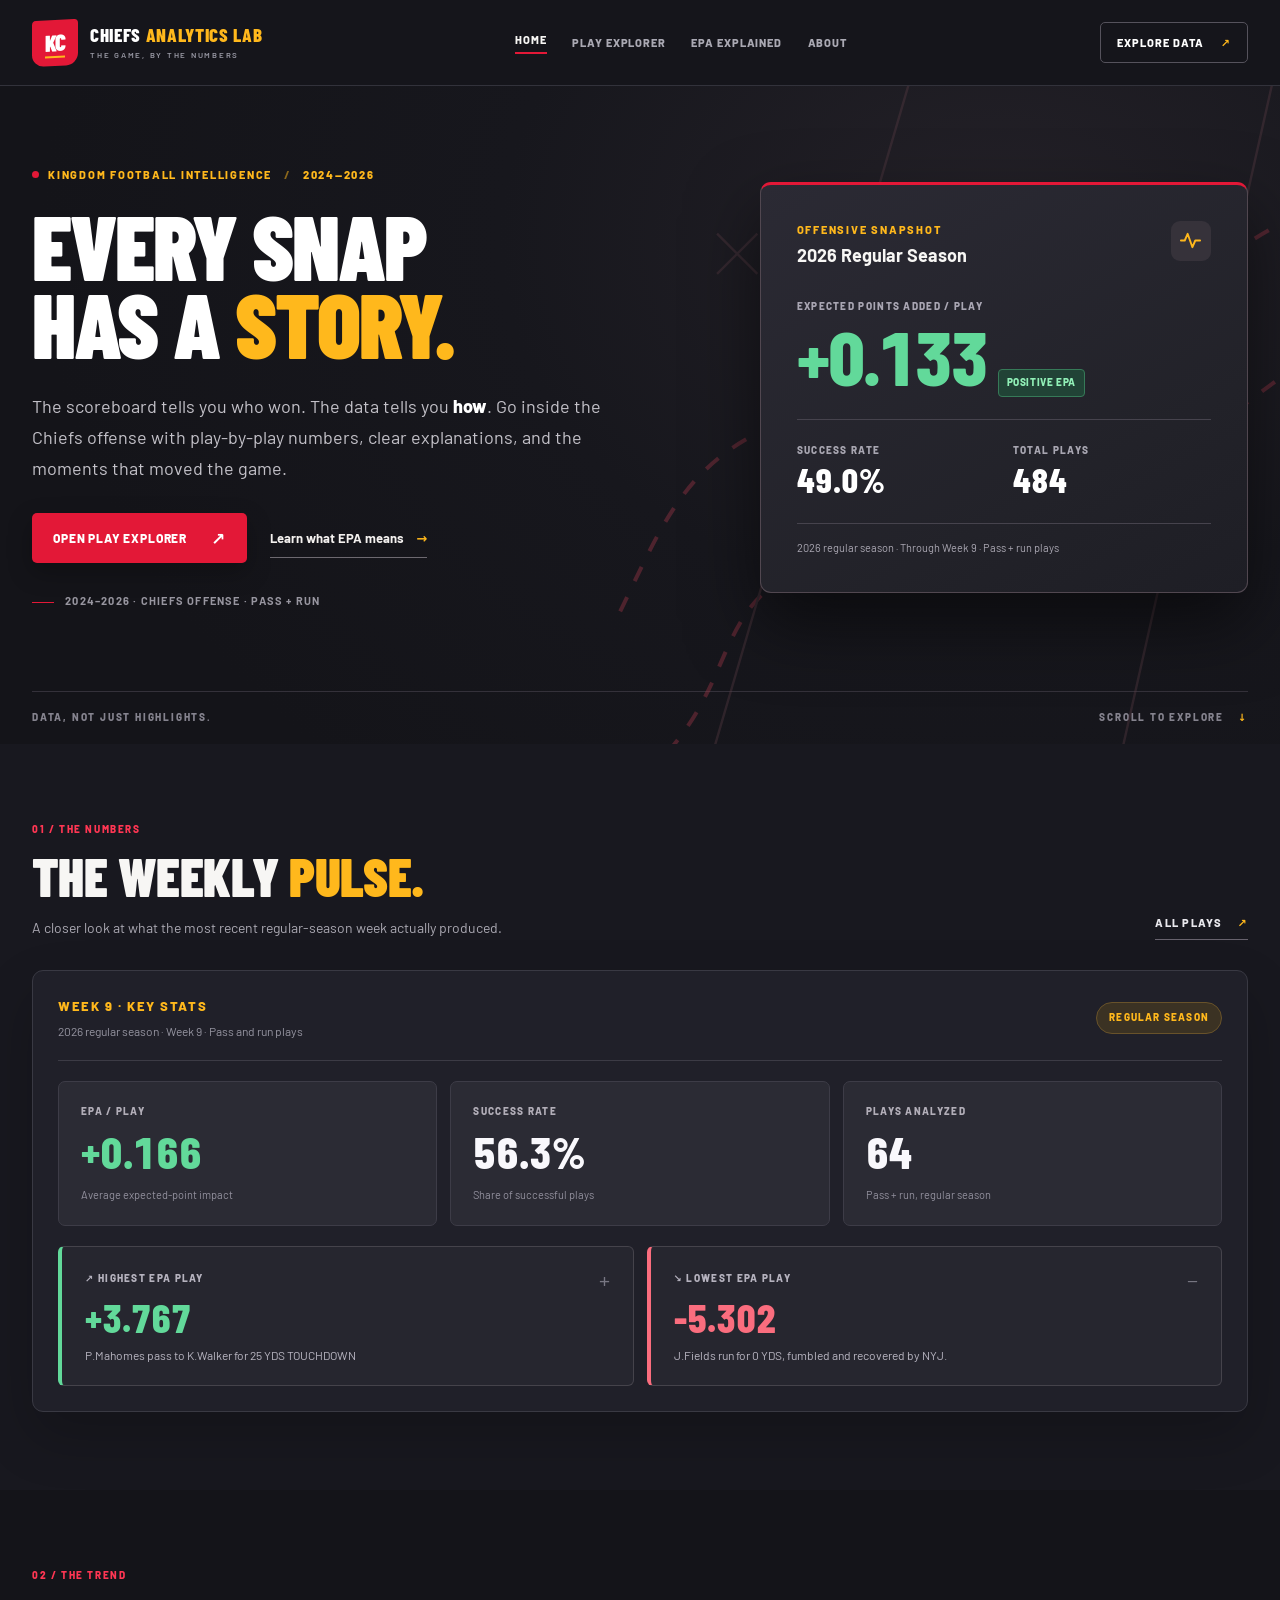
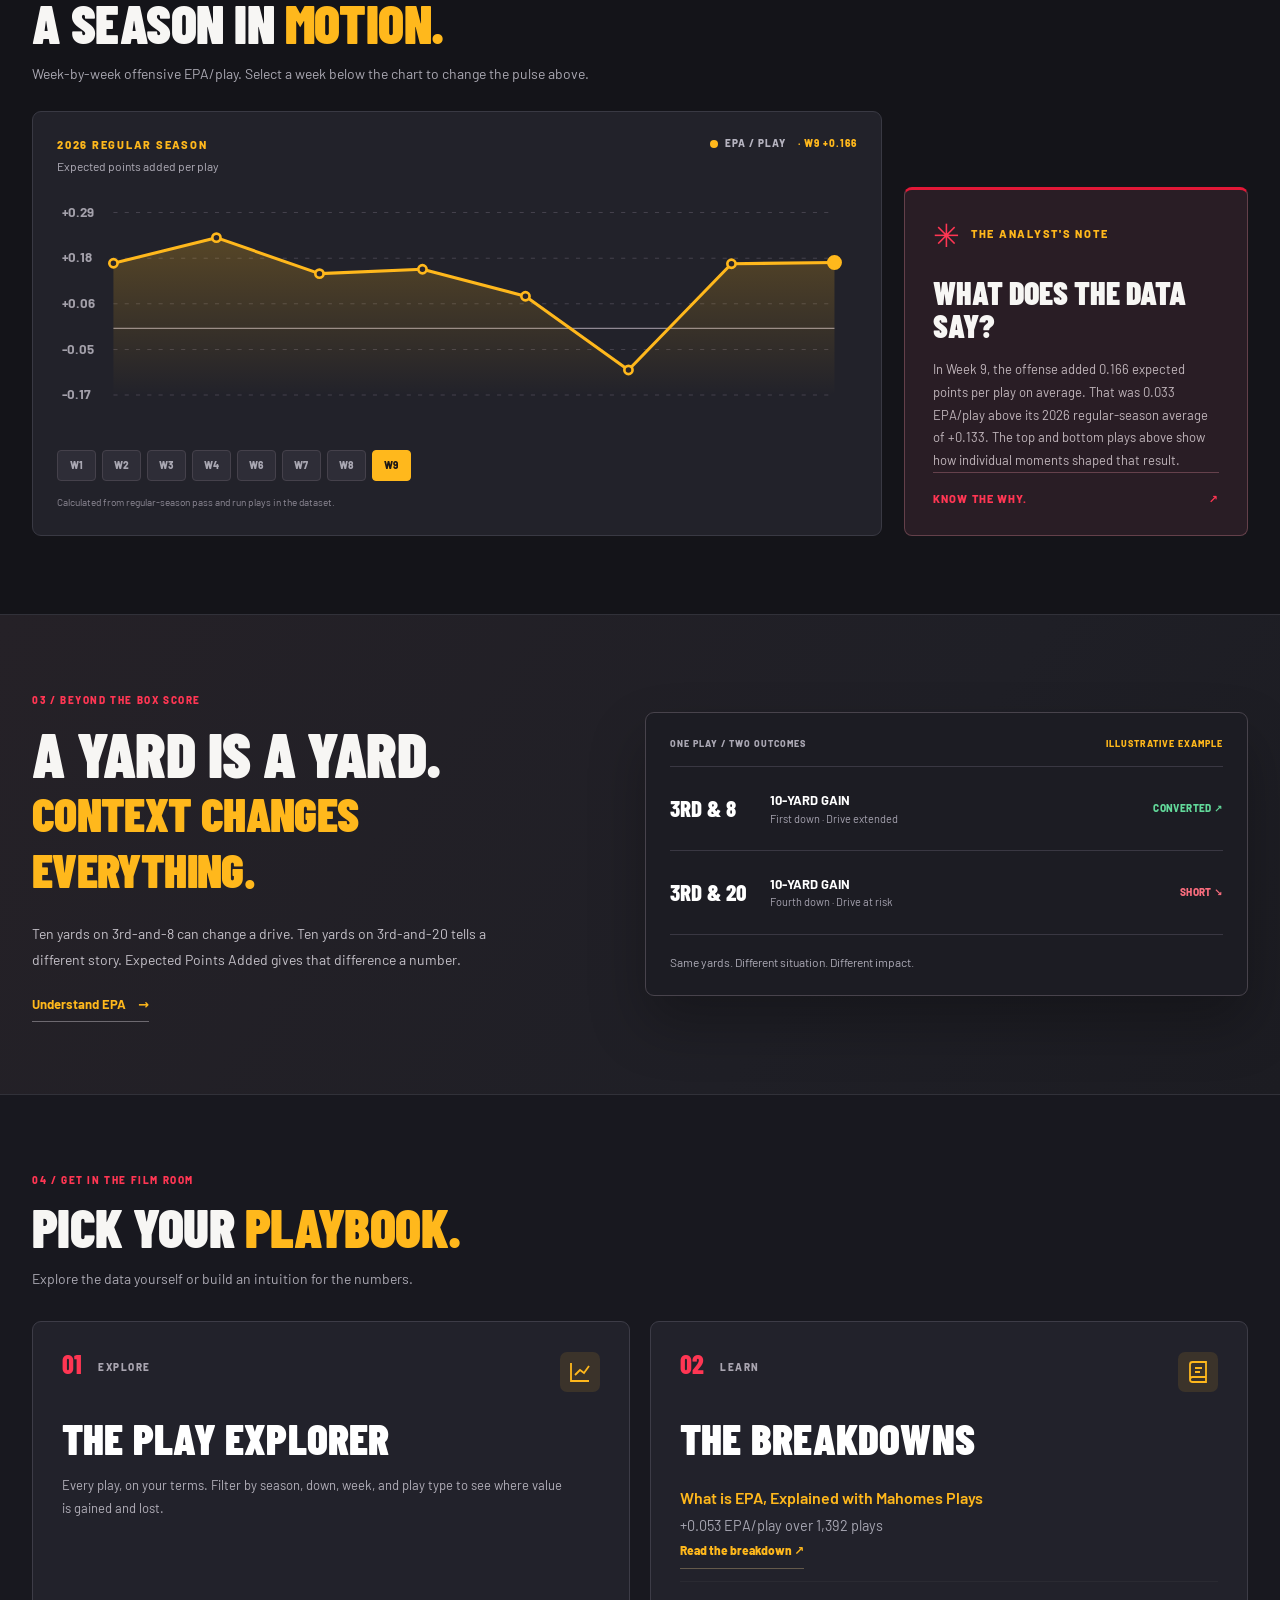
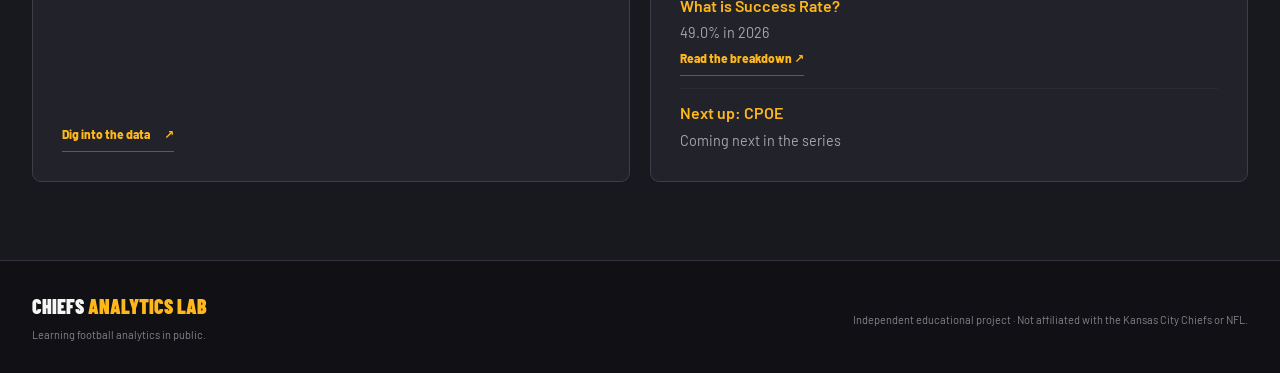
==== commit e077a144: "feature: add breadowns to the breakdown card." ====
--- a/index.html
+++ b/index.html
@@ -665,19 +665,10 @@
               </div>
 
               <h3 class="card__title">
-                EPA, EXPLAINED.
+                THE BREAKDOWNS
               </h3>
 
-              <p>
-                Why does a three-yard run sometimes matter
-                more than a twenty-yard catch?
-                Learn one football concept at a time.
-              </p>
-
-              <a class="card__link" href="epa-post.html">
-                Read the breakdown
-                <span aria-hidden="true">↗</span>
-              </a>
+              <ul id="breakdownList"></ul>
             </article>
           </div>
         </div>
--- a/style.css
+++ b/style.css
@@ -1546,6 +1546,37 @@
 }
 
 /* ==========================================================
+   BREAKDOWNS CARD
+   ========================================================== */
+  #breakdownList{
+    list-style: none;
+    padding: 0;
+    margin: 0;
+  }
+
+  .breakdown-item {
+  display: flex;
+  flex-direction: column;
+  gap: 0.25rem;
+  padding: 0.75rem 0;
+  border-bottom: 1px solid var(--border, #2a2a32);
+}
+
+.breakdown-item:last-child {
+  border-bottom: none;
+  padding-bottom: 0;
+}
+
+.breakdown-item__title {
+  color: var(--text-heading);
+  font-weight: 600;
+}
+
+.breakdown-item__stat {
+  color: var(--text-muted);
+  font-size: 0.9rem;
+}
+/* ==========================================================
    12. RESPONSIVE DESIGN
    ========================================================== */
 
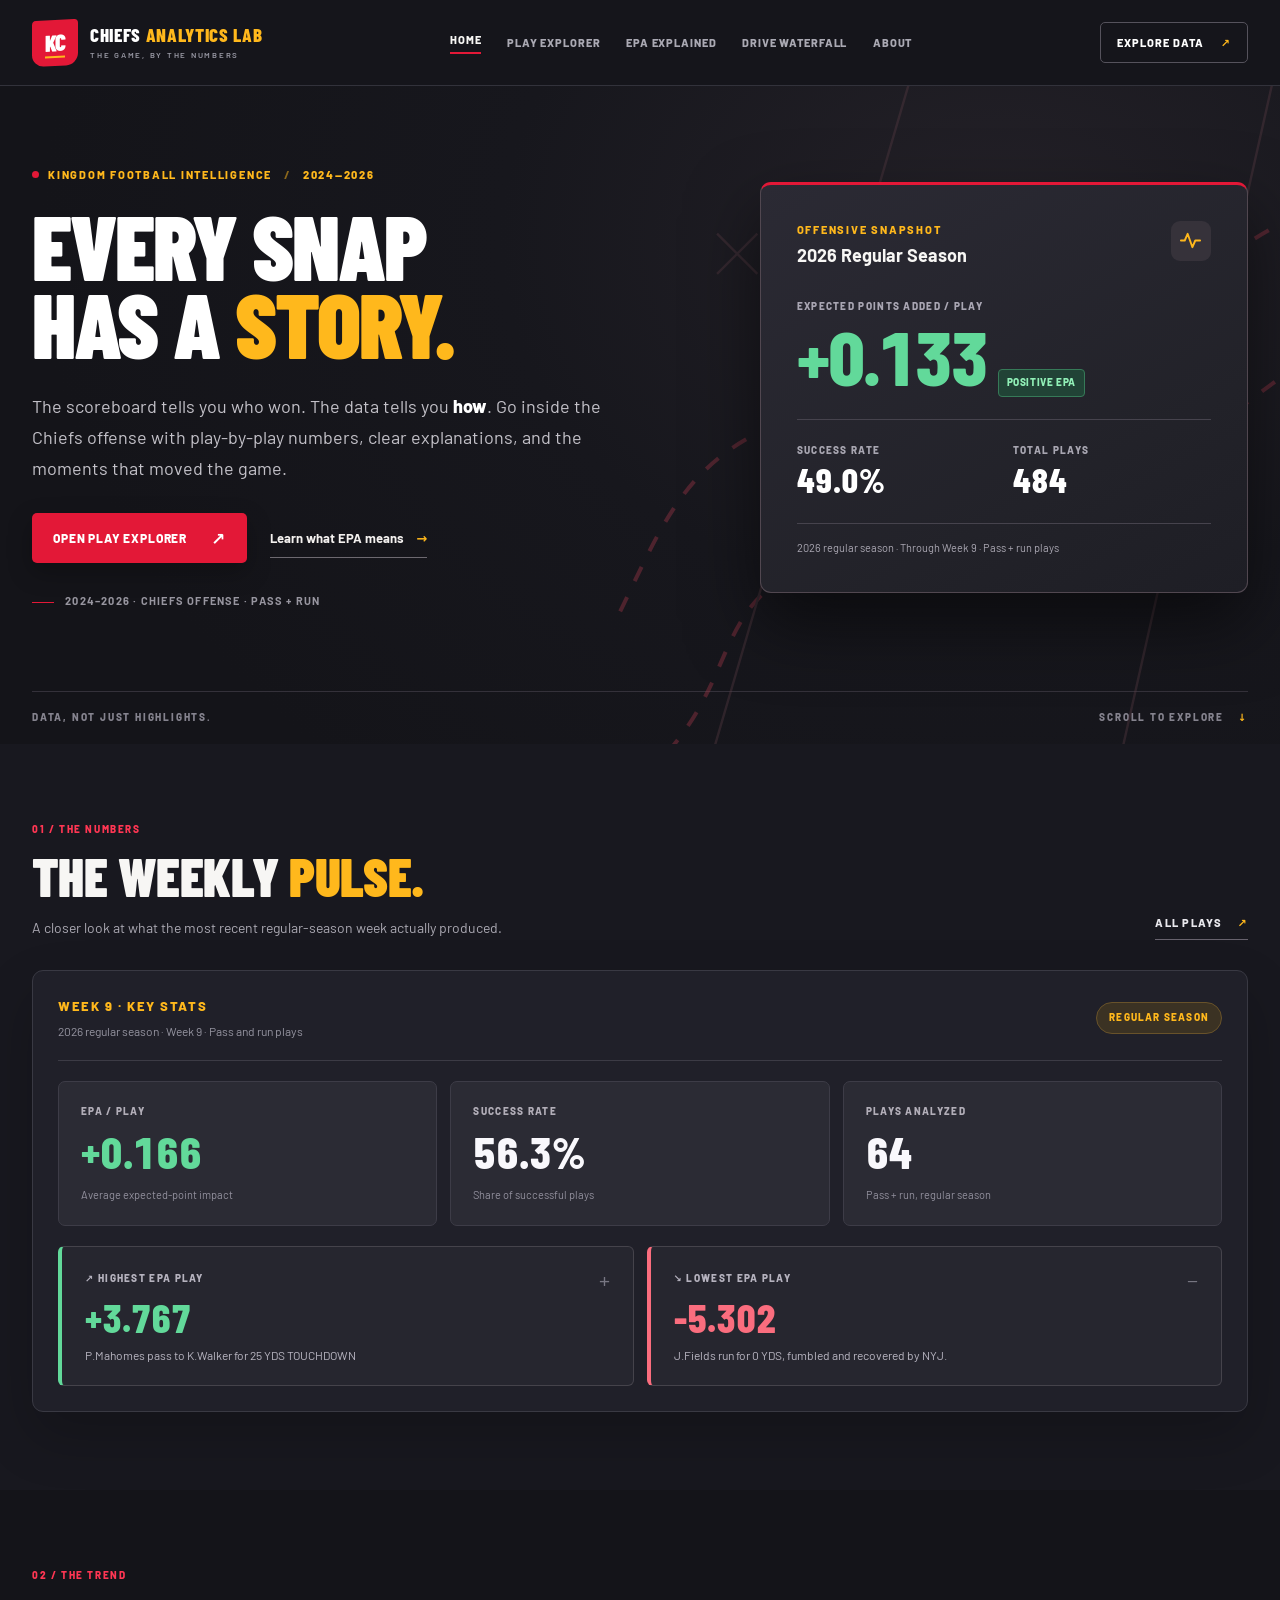
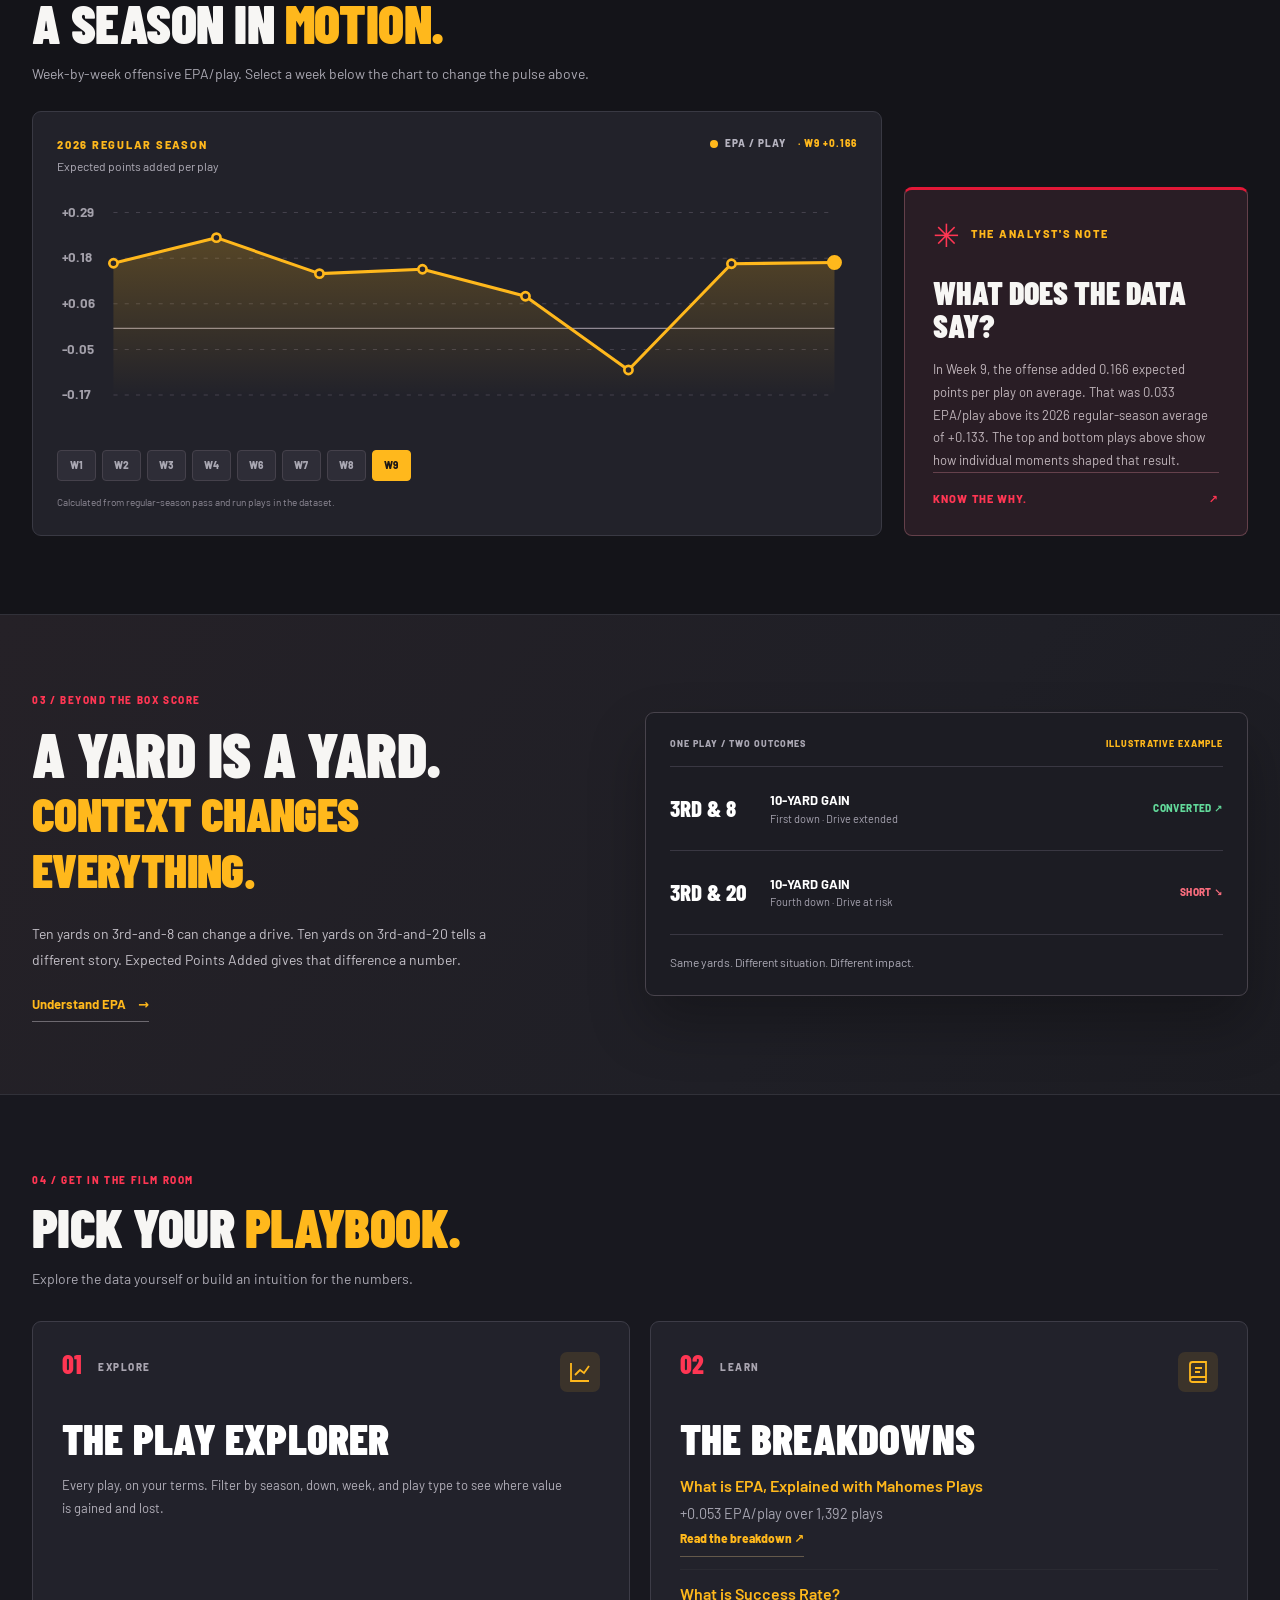
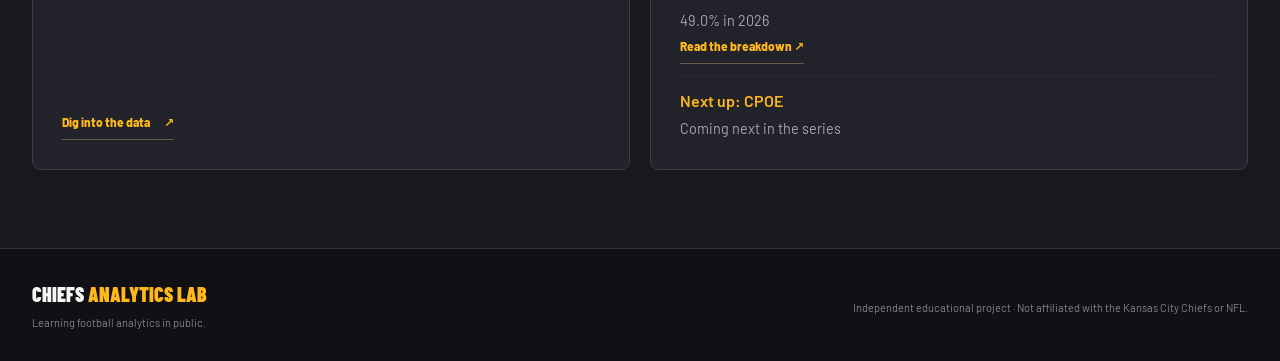
==== commit c74dfe39: "polish: waterfall page — header, turf, modal fix" ====
--- a/index.html
+++ b/index.html
@@ -60,6 +60,7 @@
           </a>
           <a href="explorer.html">Play Explorer</a>
           <a href="epa-post.html">EPA Explained</a>
+          <a href="waterfall.html">Drive Waterfall</a>
           <a href="#about">About</a>
         </div>
 
--- a/style.css
+++ b/style.css
@@ -1562,6 +1562,9 @@
   border-bottom: 1px solid var(--border, #2a2a32);
 }
 
+.breakdown-item:first-child {
+  padding-top: 0;
+}
 .breakdown-item:last-child {
   border-bottom: none;
   padding-bottom: 0;
@@ -1573,6 +1576,208 @@
 }
 
 .breakdown-item__stat {
+  color: var(--text-muted);
+  font-size: 0.9rem;
+}
+/* ==========================================================
+   WATERFALL CHART
+   ========================================================== */
+
+/* ==========================================================
+   WATERFALL PAGE — HEADER
+   ========================================================== */
+
+#waterfall-heading {
+  margin: 0.25rem 0;
+  color: var(--text-heading);
+  font-family: "Barlow Condensed", sans-serif;
+  font-size: clamp(48px, 8vw, 84px);
+  line-height: 1;
+}
+
+.waterfall-sub {
+  margin: 0;
+  color: var(--text-primary);
+  font-size: 1.25rem;
+  font-weight: 600;
+}
+
+.waterfall-stats {
+  display: flex;
+  flex-wrap: wrap;
+  gap: 1rem 2.5rem;
+  margin: 1.5rem 0;
+}
+
+.waterfall-stats div {
+  display: flex;
+  flex-direction: column;
+}
+
+.waterfall-stats dt {
+  color: var(--text-muted);
+  font-size: 0.75rem;
+  letter-spacing: 0.12em;
+  text-transform: uppercase;
+}
+
+.waterfall-stats dd {
+  margin: 0;
+  color: var(--white);
+  font-size: 1.5rem;
+  font-weight: 700;
+}
+
+.waterfall-stats dd.positive {
+  color: var(--epa-positive);
+}
+
+.waterfall-note {
+  max-width: 62ch;
+  color: var(--text-muted);
+}
+
+/* ==========================================================
+   WATERFALL CHART — TURF
+   ========================================================== */
+
+#field {
+  position: relative;
+  height: 320px;
+  margin-top: 1.5rem;
+  overflow: hidden;
+  border: 1px solid var(--border-subtle);
+  border-radius: 12px;
+  background:
+    linear-gradient(
+      90deg,
+      transparent 0 80%,
+      rgba(227, 24, 55, 0.16) 80% 100%
+    ),
+    repeating-linear-gradient(
+      90deg,
+      rgba(255, 255, 255, 0.05) 0 10%,
+      transparent 10% 20%
+    ),
+    repeating-linear-gradient(
+      90deg,
+      rgba(255, 255, 255, 0.16) 0 1px,
+      transparent 1px 10%
+    ),
+    linear-gradient(180deg, #1d4d2b, #173d22);
+  box-shadow: var(--shadow-inset);
+}
+
+/* Zero-EPA baseline across the middle of the field */
+#field::after {
+  content: "";
+  position: absolute;
+  left: 0;
+  right: 0;
+  top: 50%;
+  height: 2px;
+  background: rgba(247, 246, 244, 0.45);
+  z-index: 1;
+}
+
+/* Goal line at the right edge */
+#field::before {
+  content: "";
+  position: absolute;
+  top: 0;
+  right: 0;
+  bottom: 0;
+  width: 4px;
+  background: var(--gold);
+  z-index: 1;
+}
+
+.field-scale {
+  display: grid;
+  grid-template-columns: repeat(10, 1fr);
+  margin-top: 0.5rem;
+  color: var(--text-muted);
+  font-size: 0.8rem;
+  text-align: center;
+}
+
+.field-scale span:first-child {
+  text-align: left;
+}
+
+.field-scale span:last-child {
+  text-align: right;
+}
+
+.spike {
+  position: absolute;
+  width: 14px;
+  transform: translateX(-50%);
+  background: var(--text-muted);
+  cursor: pointer;
+  z-index: 2;
+  border-radius: 3px 3px 0 0;
+}
+
+.spike--positive {
+  bottom: 50%;
+  background: #4ecb7d;
+}
+
+.spike--negative {
+  top: 50%;
+  background: #ff5f73;
+  border-radius: 0 0 3px 3px;
+}
+
+#modal {
+  position: fixed;
+  inset: 0;
+  display: flex;
+  align-items: center;
+  justify-content: center;
+  background: rgba(0, 0, 0, 0.6);
+  z-index: 100;
+}
+
+#modal[hidden] {
+  display: none;
+}
+
+#modalContent {
+  background: #1f1f26;
+  color: var(--text-primary);
+  padding: 1.5rem;
+  border-radius: 12px;
+  max-width: 28rem;
+  width: 90%;
+  box-shadow: 8px 8px 16px rgba(0, 0, 0, 0.5);
+}
+
+#modalClose {
+  margin-top: 1rem;
+  background: var(--text-heading);
+  color: #17171c;
+  border: none;
+  border-radius: 8px;
+  padding: 0.5rem 1rem;
+  font-weight: 600;
+  cursor: pointer;
+}
+
+#modalContent h3 {
+  margin: 0 0 0.5rem;
+  color: var(--text-heading);
+  font-family: "Barlow Condensed", sans-serif;
+  font-size: 1.6rem;
+  line-height: 1.2;
+}
+
+#modalContent p {
+  margin: 0.35rem 0;
+}
+
+.modal__desc {
   color: var(--text-muted);
   font-size: 0.9rem;
 }
